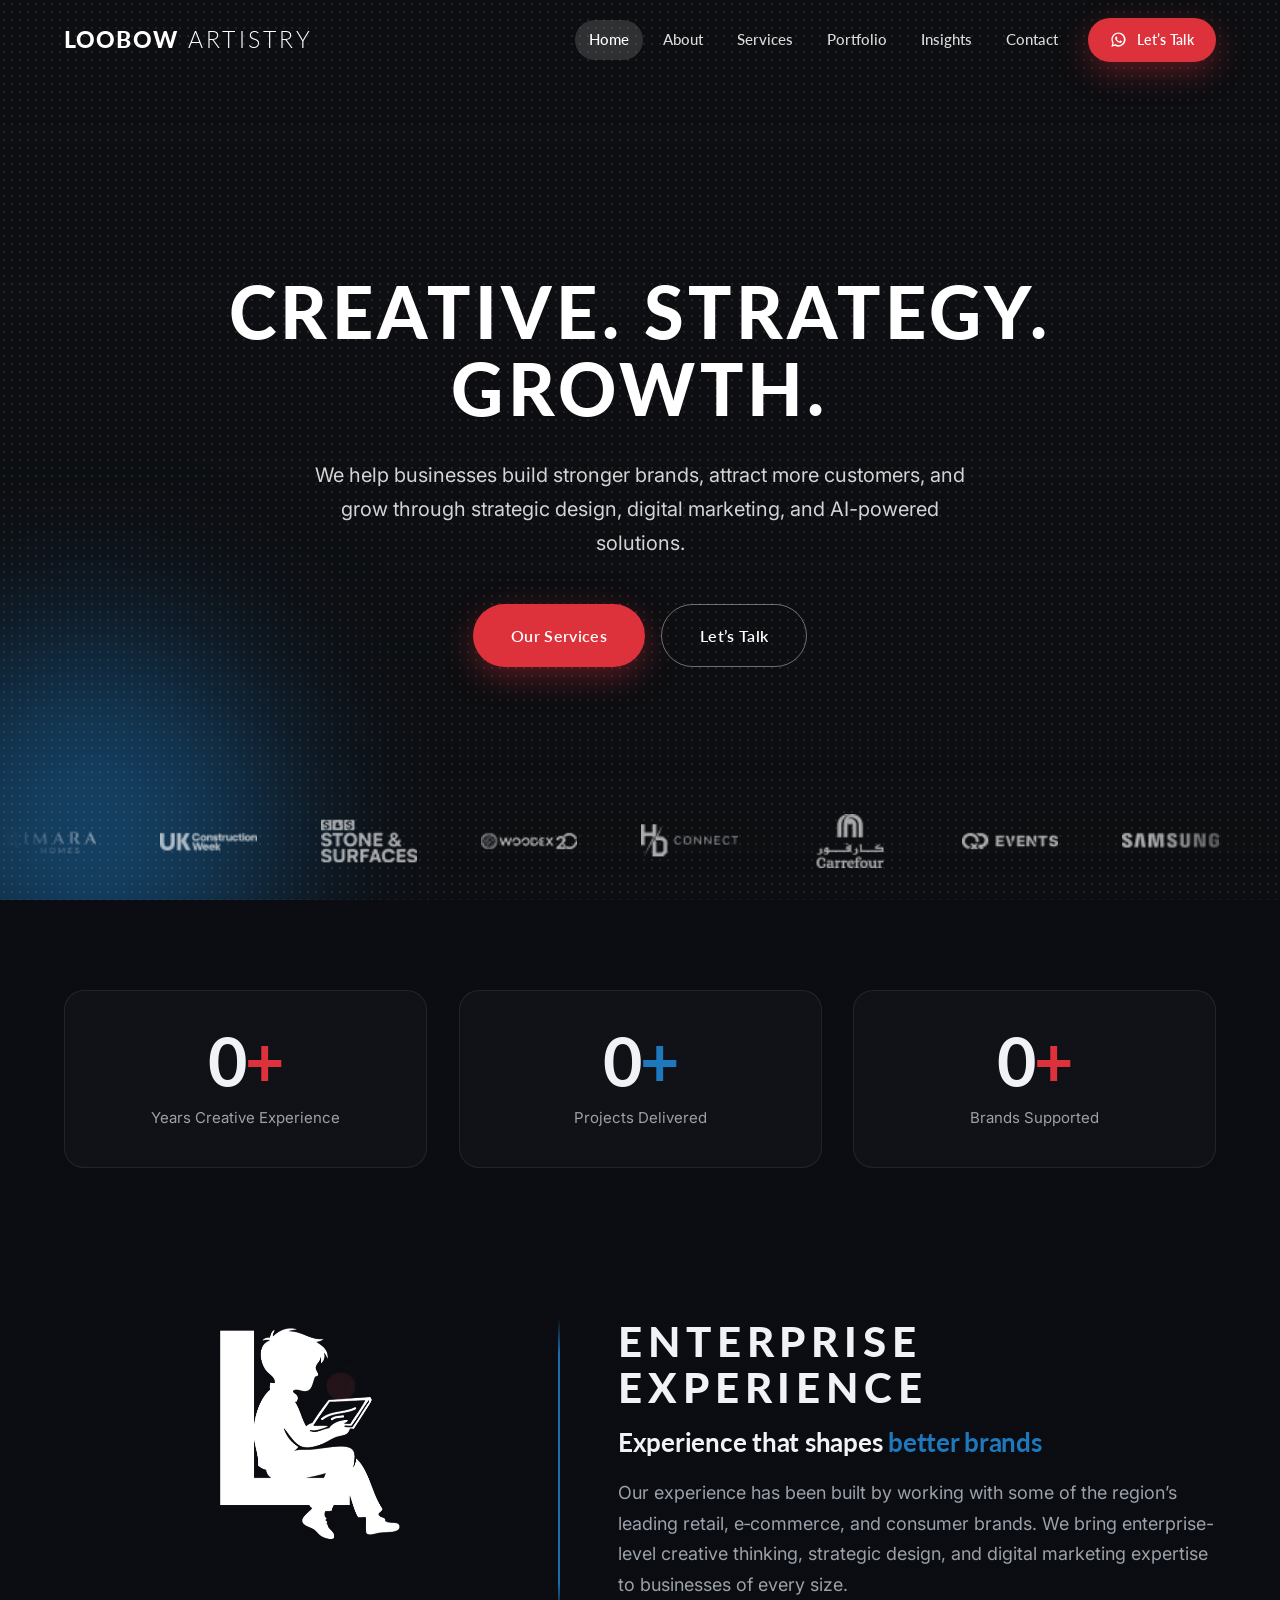
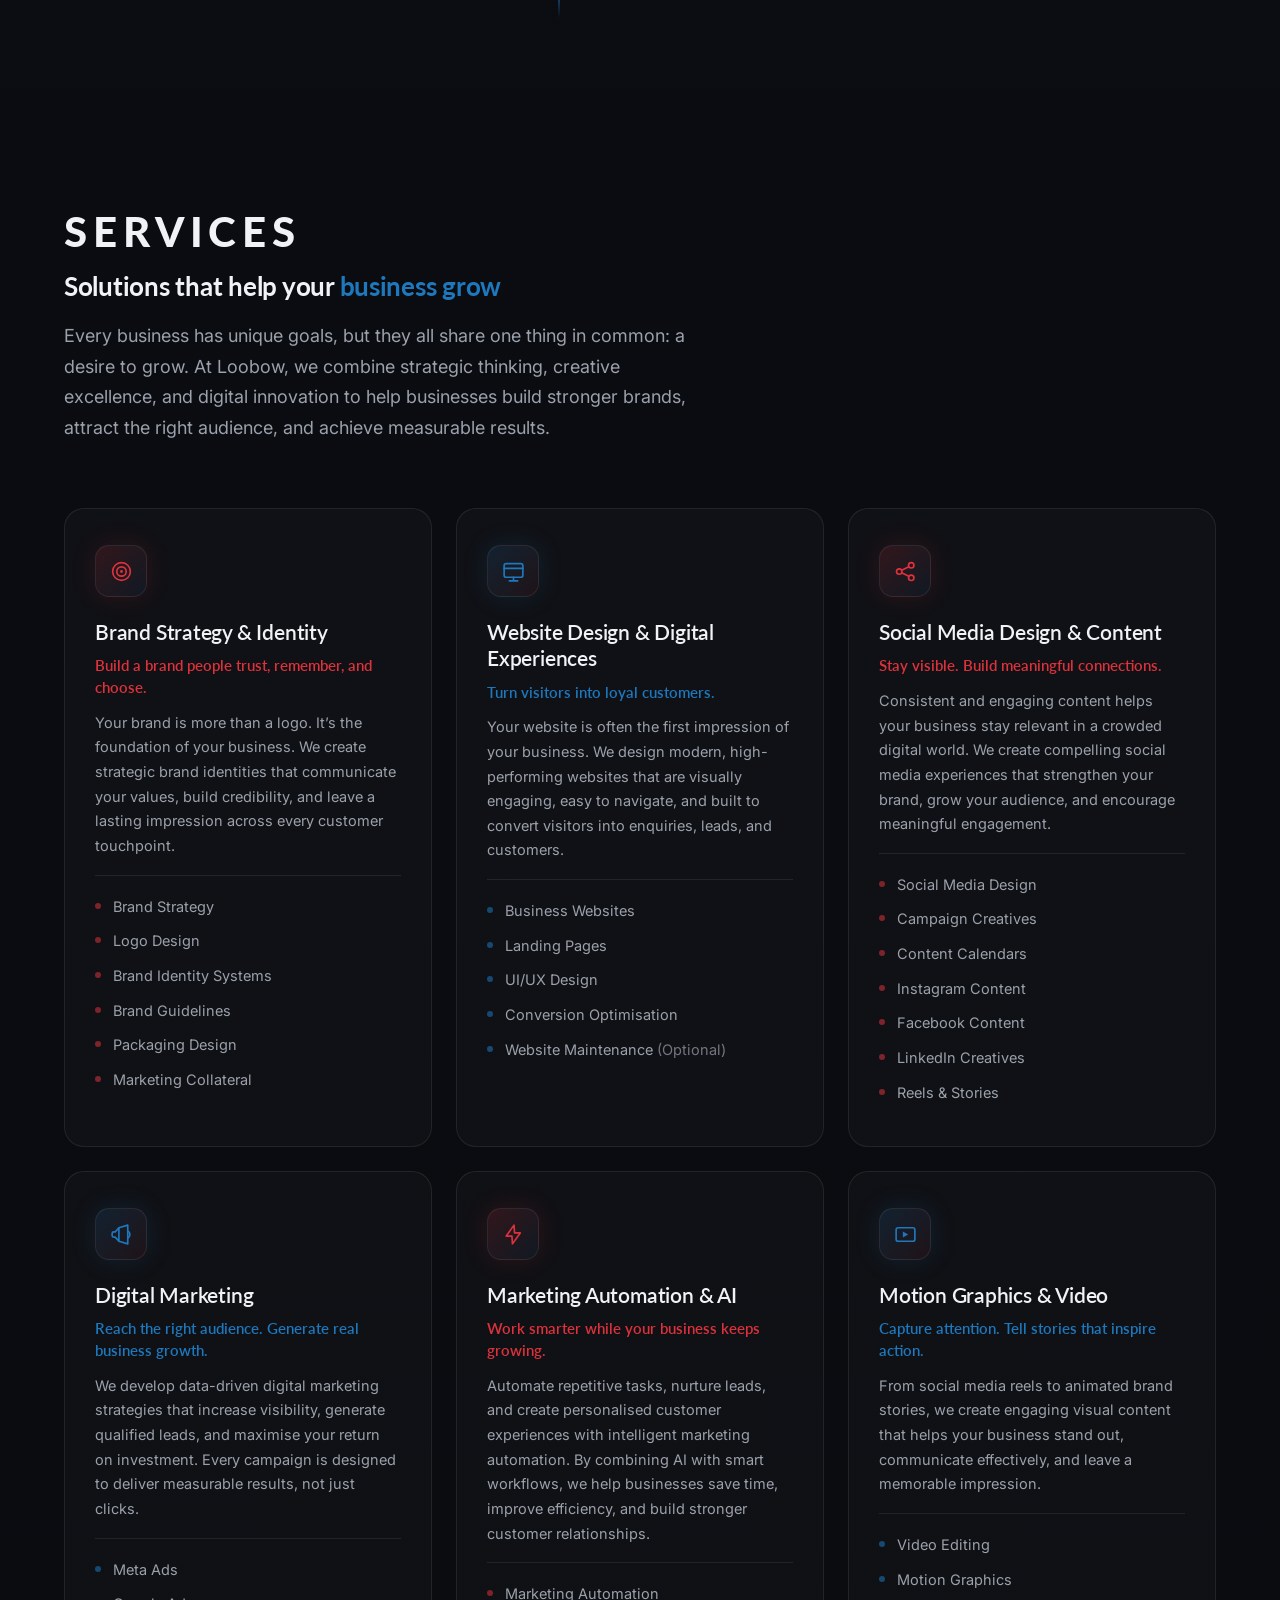
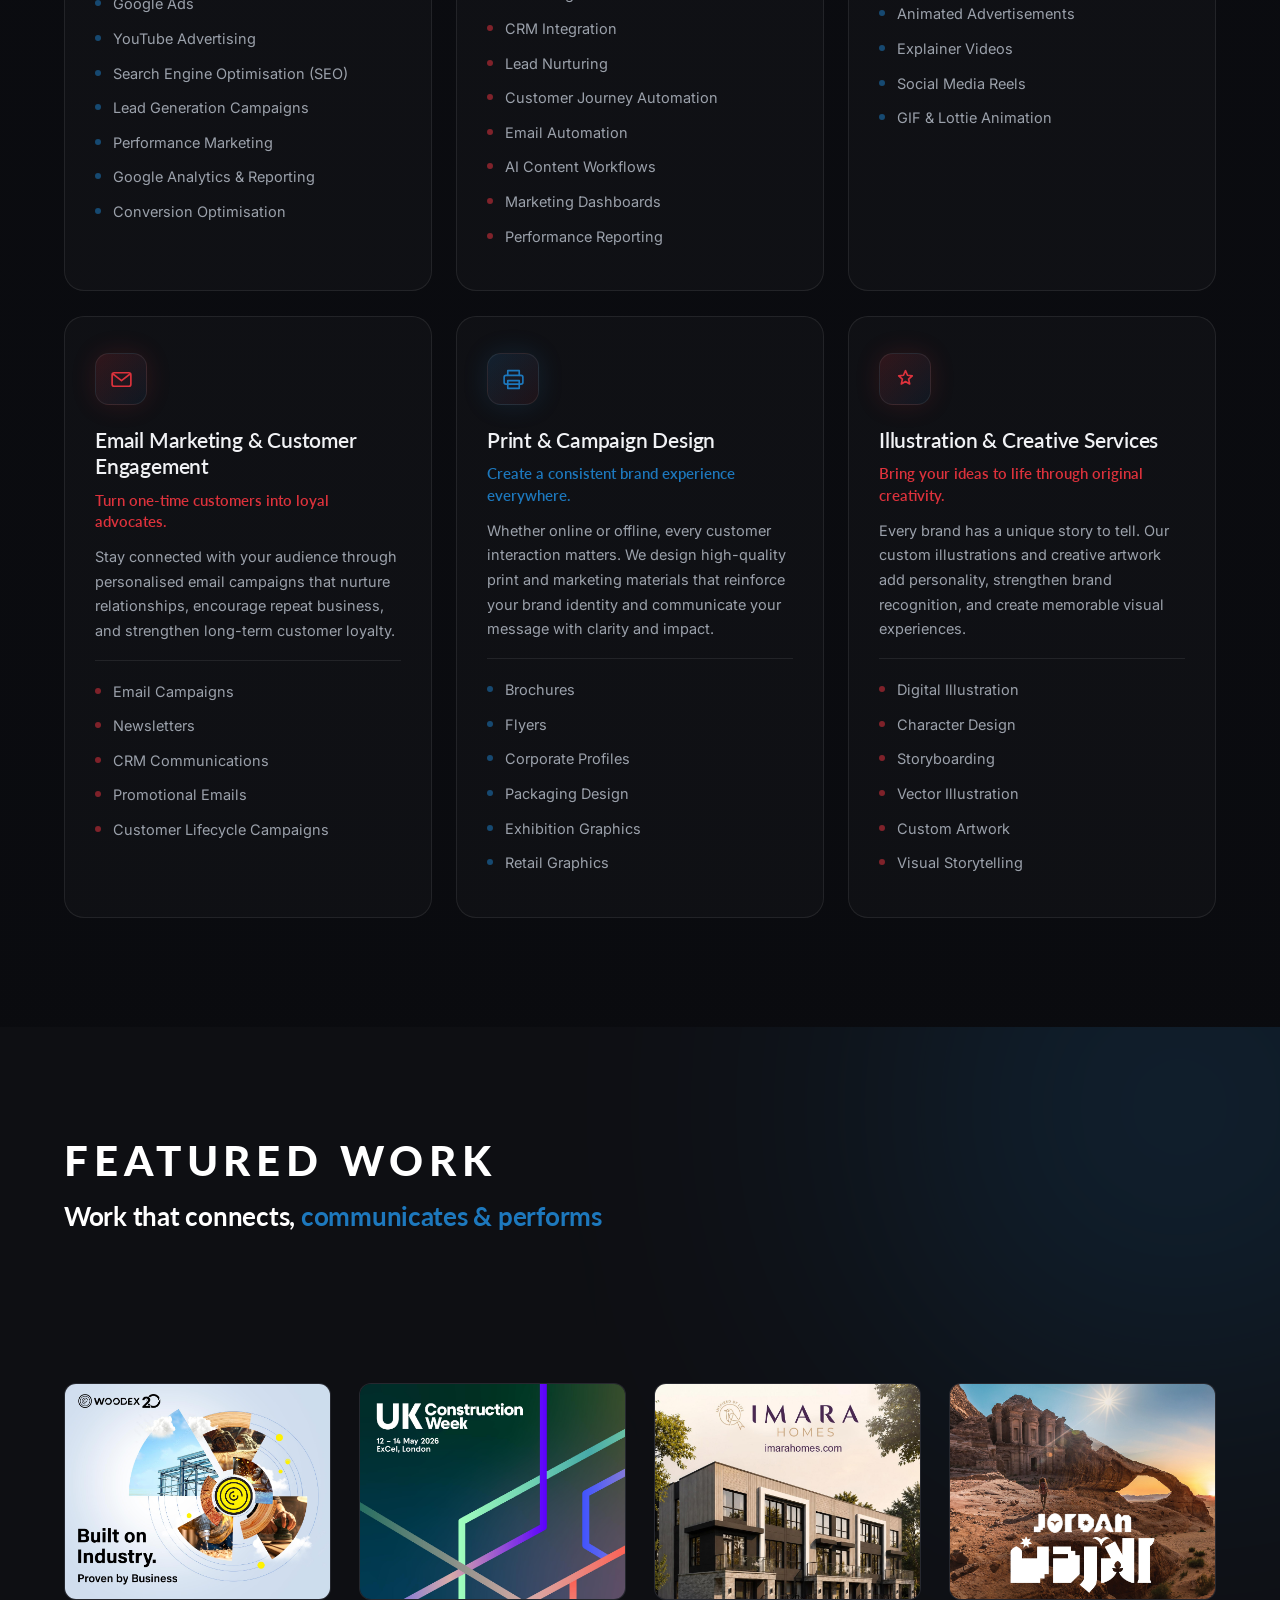
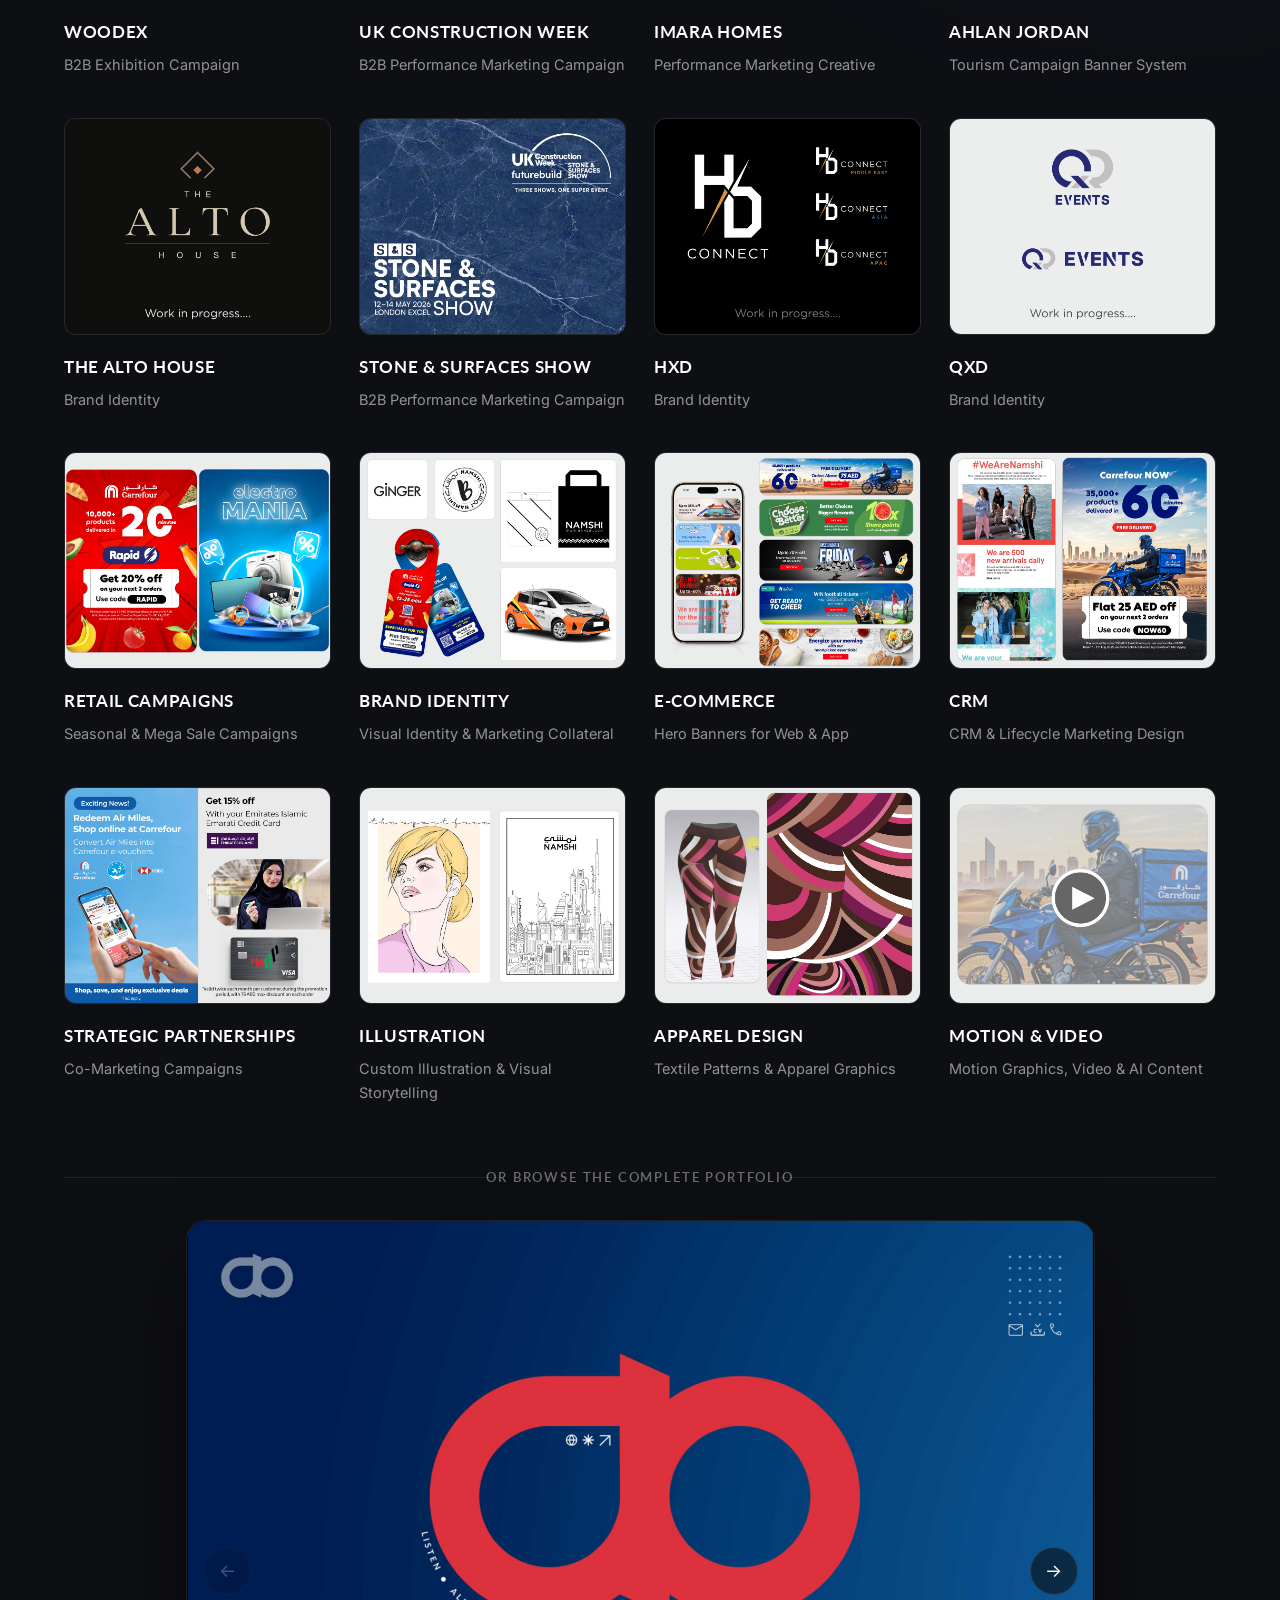
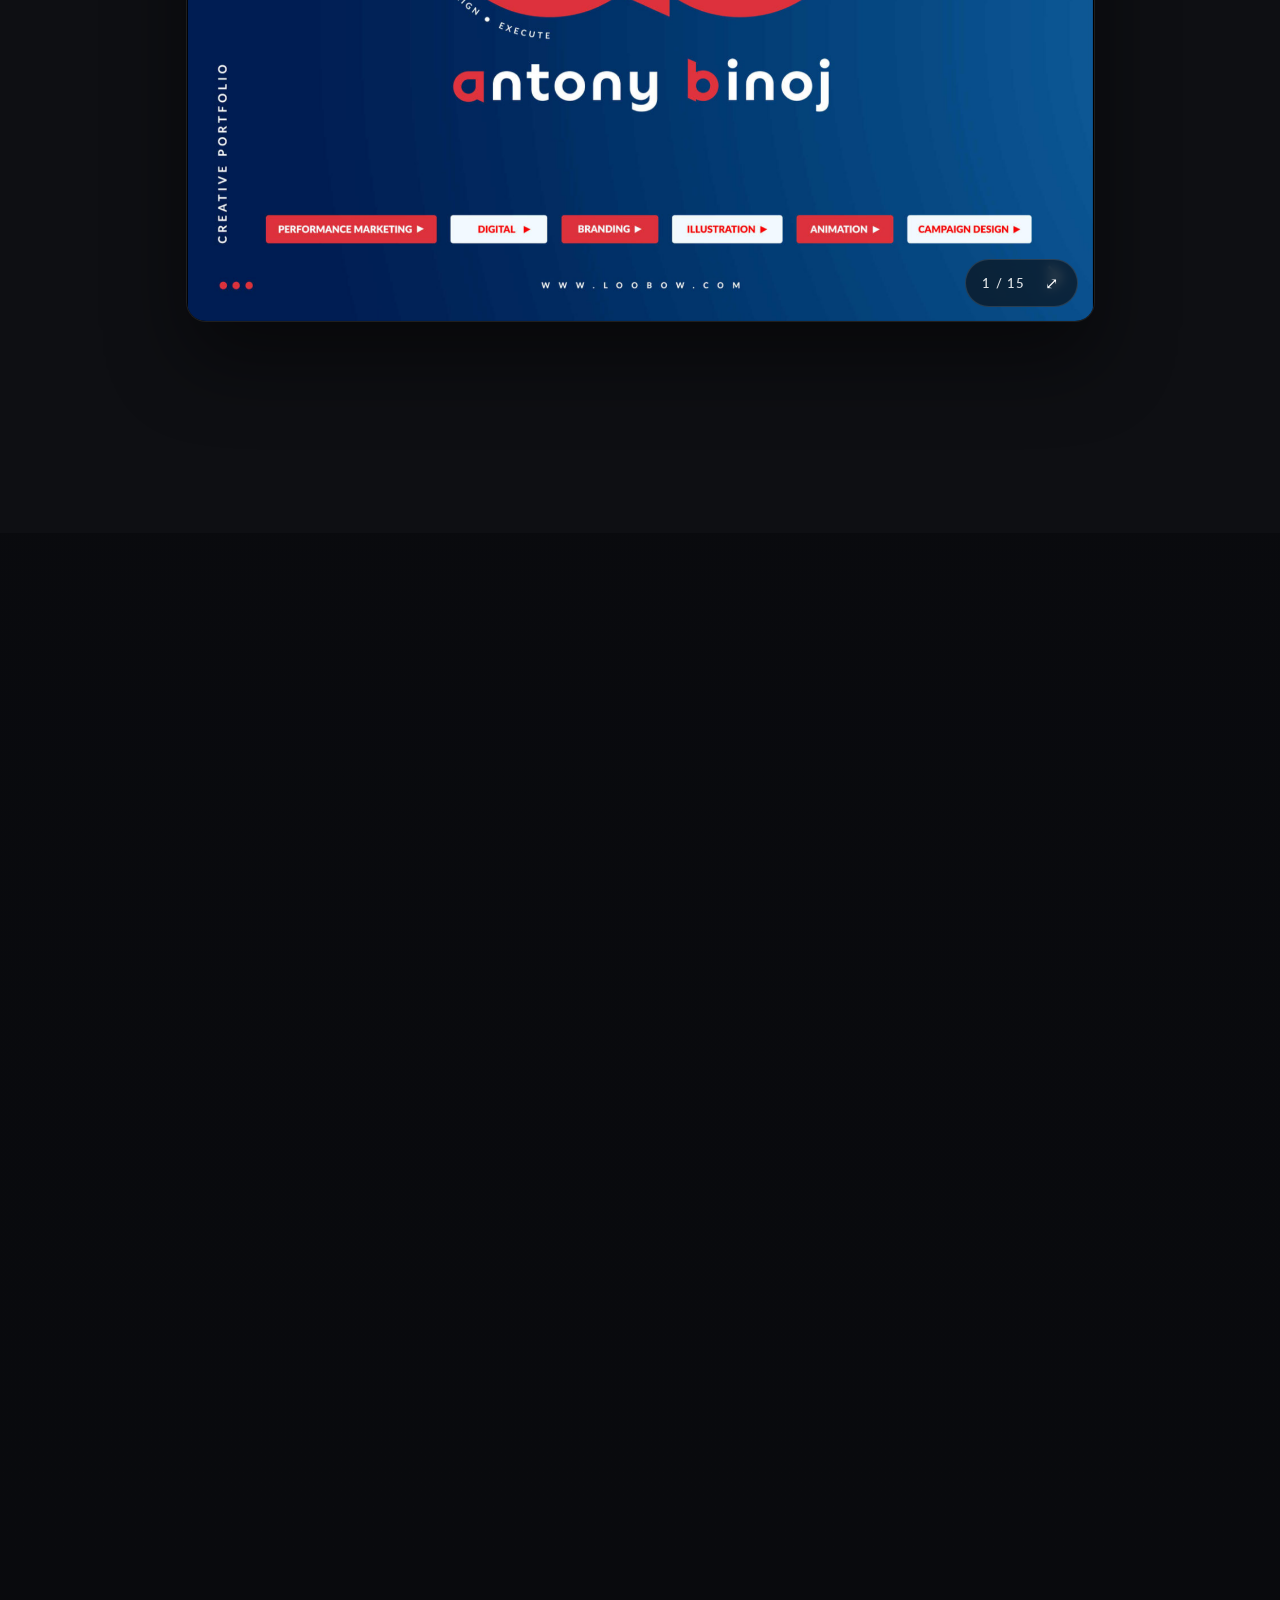
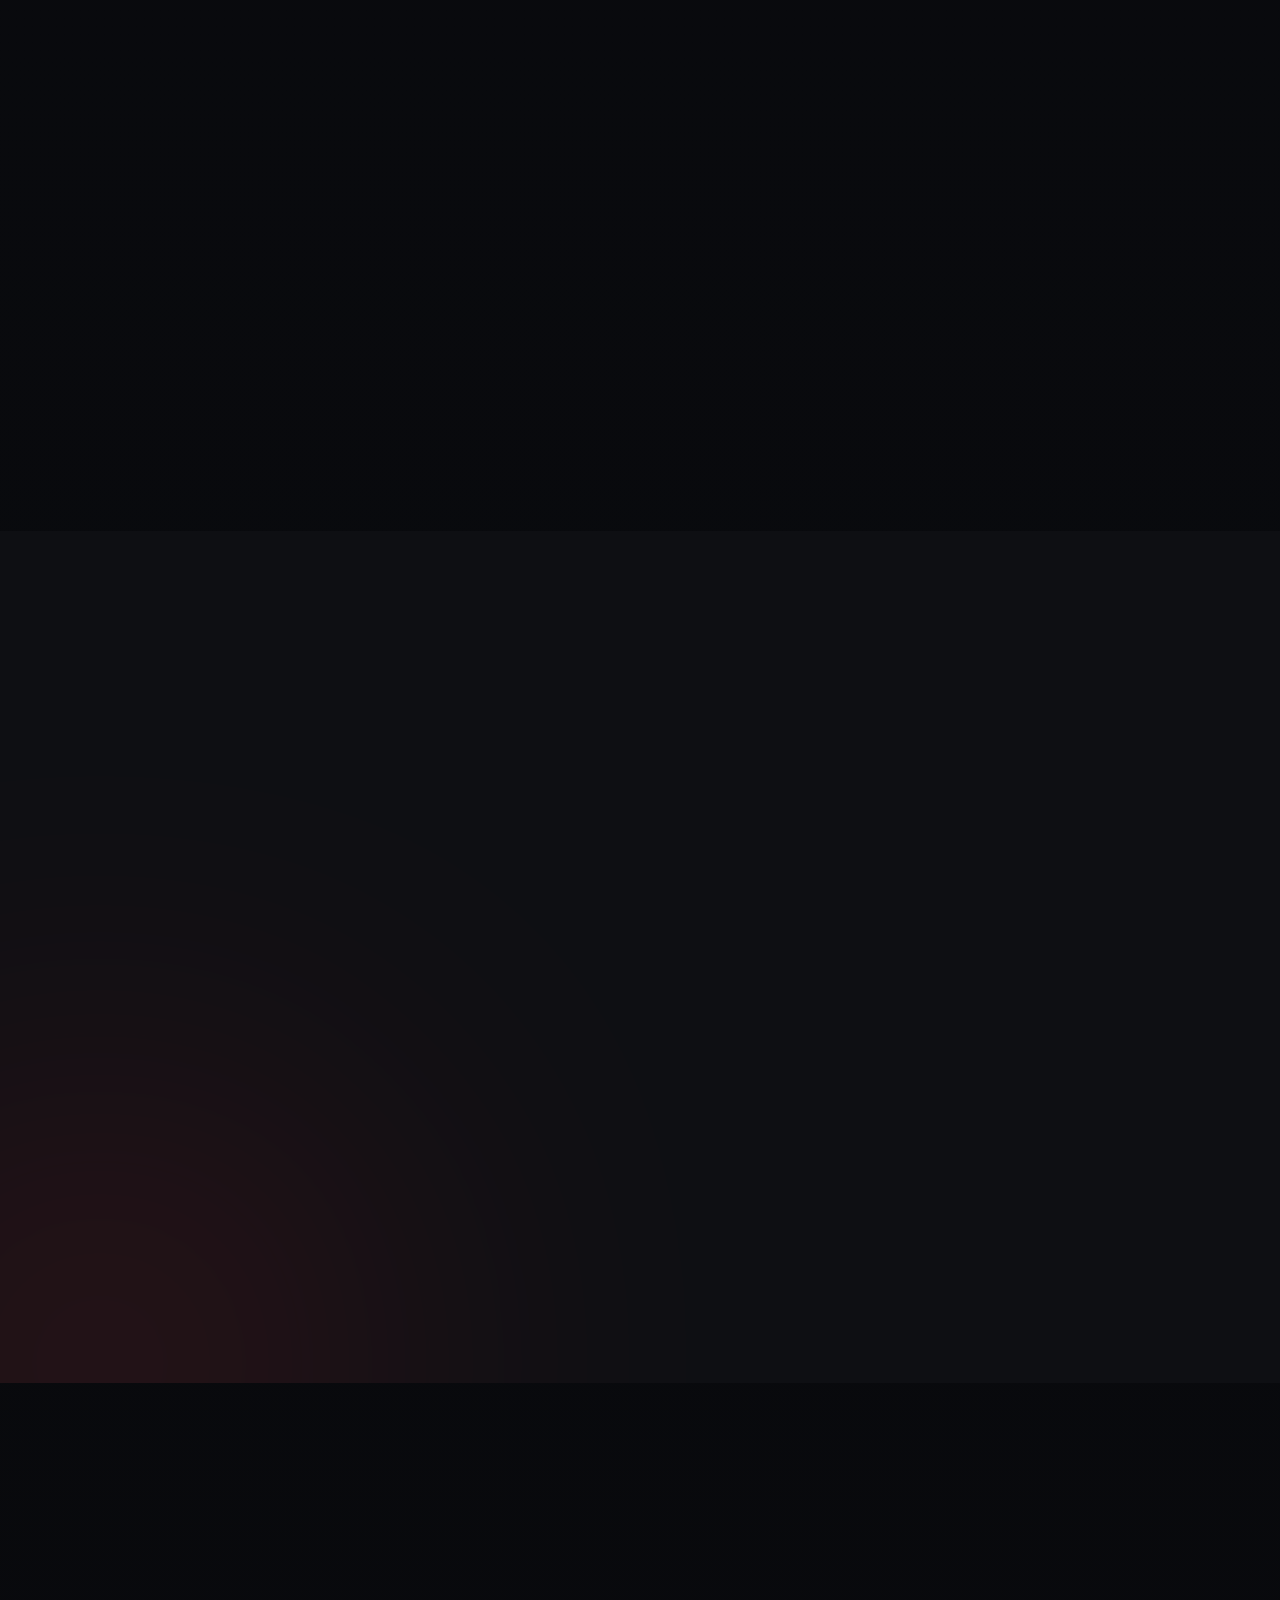
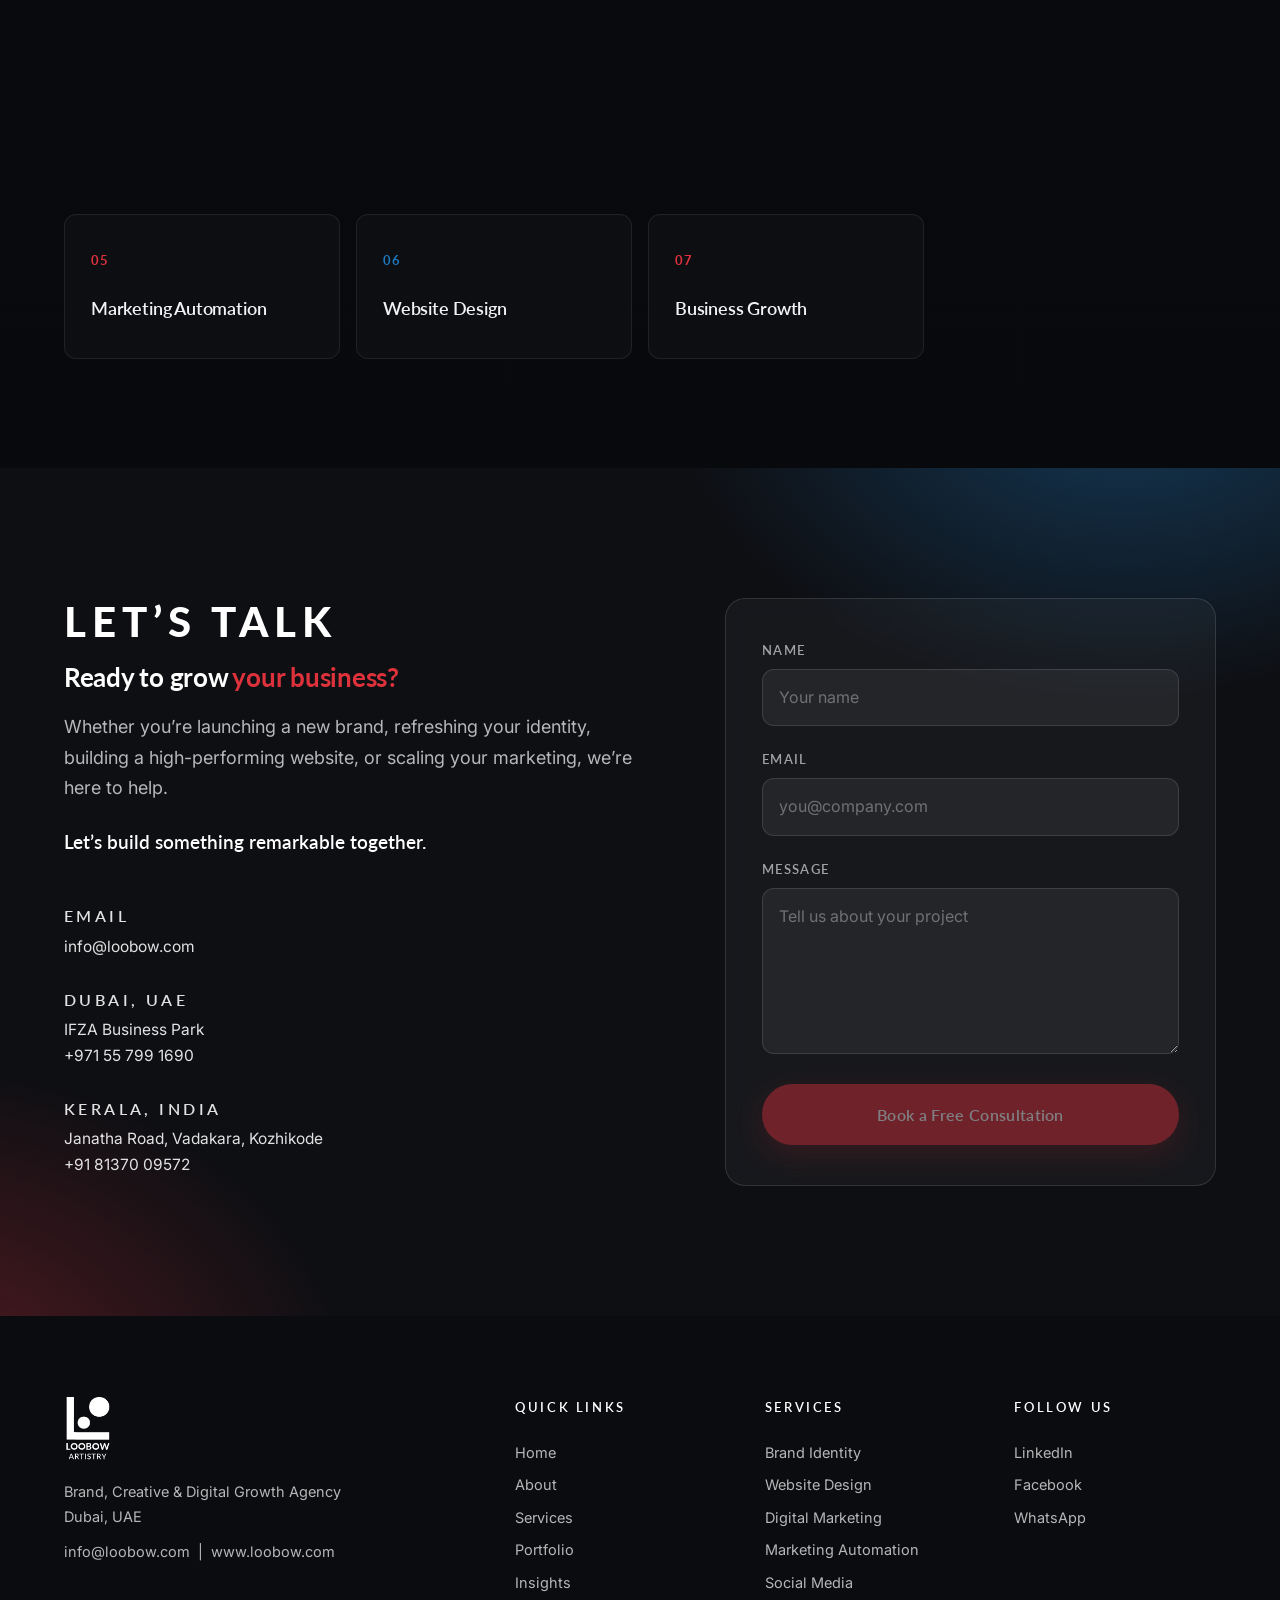
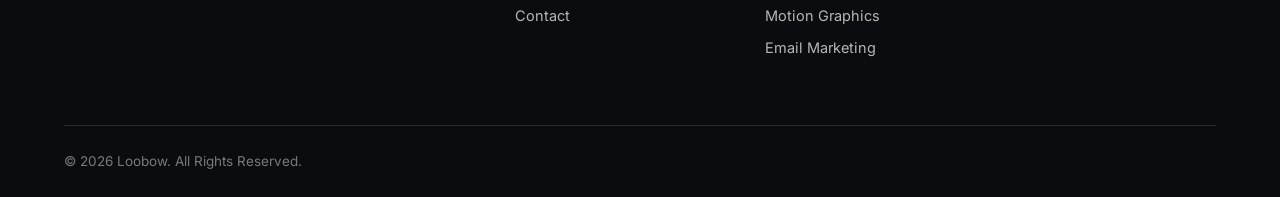
==== index.html @ f5215694 "loobow digital agency" ====
<!DOCTYPE html>
<html lang="en">

<head>
  <meta charset="utf-8">
  <title>Loobow — Brand, Creative &amp; Digital Growth Agency</title>
  <meta content="IE=edge" http-equiv="X-UA-Compatible">
  <meta content="width=device-width, initial-scale=1" name="viewport">
  <meta name="description"
    content="Loobow is a brand, creative & digital growth agency in Dubai. We help businesses build stronger brands, attract more customers, and grow through strategic design, digital marketing, and AI-powered solutions.">
  <meta property="og:title" content="Loobow — Brand, Creative & Digital Growth Agency">
  <meta property="og:description"
    content="Creative. Strategy. Growth. Strategic design, digital marketing and AI-powered solutions for businesses of every size.">
  <meta property="og:image" content="https://loobow.com/images/social-preview.png">
  <meta property="og:url" content="https://loobow.com">
  <meta property="og:type" content="website">

  <link rel="icon" href="/favicon.ico" type="image/x-icon">

  <!-- Fonts -->
  <link rel="preconnect" href="https://fonts.googleapis.com">
  <link rel="preconnect" href="https://fonts.gstatic.com" crossorigin>
  <link
    href="https://fonts.googleapis.com/css2?family=Lato:wght@300;400;700;900&family=Inter:wght@400;500;600;700&display=swap"
    rel="stylesheet">
  <link
    href="https://fonts.googleapis.com/css2?family=Inter:ital,opsz,wght@0,14..32,100..900;1,14..32,100..900&display=swap"
    rel="stylesheet">

  <link href="css/agency.css" rel="stylesheet">
</head>

<body>

  <!-- ======= PRELOADER ======= -->
  <div id="preloader">
    <video autoplay muted loop playsinline aria-label="Loading Loobow">
      <source src="images/mockup_454_825.webm" type="video/webm">
    </video>
  </div>

  <!-- ======= HEADER ======= -->
  <header class="site-header" id="siteHeader">
    <div class="header-inner">
      <a href="#home" class="brand" data-scroll aria-label="Loobow Artistry — home">
        <span class="brand-text">LOOBOW<em>ARTISTRY</em></span>
      </a>

      <nav class="main-nav" id="mainNav" aria-label="Primary">
        <a href="#home" data-scroll class="nav-link is-active">Home</a>
        <a href="#about" data-scroll class="nav-link">About</a>
        <a href="#services" data-scroll class="nav-link">Services</a>
        <a href="#work" data-scroll class="nav-link">Portfolio</a>
        <a href="#insights" data-scroll class="nav-link">Insights</a>
        <a href="#contact" data-scroll class="nav-link">Contact</a>
        <a href="https://wa.me/971557991690" target="_blank" rel="noopener" class="btn btn-primary btn-nav">
          <svg class="wa-icon" xmlns="http://www.w3.org/2000/svg" viewBox="0 0 32 32" fill="currentColor"
            aria-hidden="true">
            <path
              d="M16 2.667c-7.36 0-13.333 5.973-13.333 13.333 0 2.347.64 4.64 1.84 6.64l-1.92 7.04 7.2-1.893c1.92 1.067 4.093 1.627 6.213 1.627 7.36 0 13.333-5.973 13.333-13.333S23.36 2.667 16 2.667zm0 24c-1.947 0-3.84-.52-5.493-1.507l-.4-.24-4.267 1.12 1.147-4.147-.267-.427c-1.04-1.667-1.6-3.587-1.6-5.6 0-5.787 4.72-10.507 10.507-10.507s10.507 4.72 10.507 10.507S21.787 26.667 16 26.667zm5.867-7.627c-.32-.16-1.893-.933-2.187-1.04-.293-.107-.507-.16-.72.16-.213.32-.827 1.04-1.013 1.253-.187.213-.373.24-.693.08-.32-.16-1.347-.497-2.56-1.587-.947-.84-1.587-1.88-1.773-2.2-.187-.32-.02-.493.14-.653.147-.147.32-.373.48-.56.16-.187.213-.32.32-.533.107-.213.053-.4-.027-.56-.08-.16-.72-1.733-.987-2.373-.26-.627-.52-.547-.72-.547-.187 0-.4-.027-.613-.027-.213 0-.56.08-.853.4-.293.32-1.12 1.093-1.12 2.667 0 1.573 1.147 3.093 1.307 3.307.16.213 2.253 3.44 5.467 4.827.76.327 1.353.52 1.813.667.76.24 1.453.207 2 .127.613-.093 1.893-.773 2.16-1.52.267-.747.267-1.387.187-1.52-.08-.133-.293-.213-.613-.373z" />
          </svg>
          Let&rsquo;s Talk
        </a>
      </nav>

      <button class="nav-toggle" id="navToggle" aria-label="Open menu" aria-expanded="false">
        <span></span><span></span><span></span>
      </button>
    </div>
  </header>

  <!-- ======= HERO ======= -->
  <section class="hero" id="home">
    <div class="hero-bg" aria-hidden="true">
      <video class="hero-bg-image" autoplay muted loop playsinline preload="auto"
        poster="images/herobanner.jpeg">
        <source src="images/option2_vdo.mp4" type="video/mp4">
      </video>
      <!-- Existing dark/color overlay -->
    <div class="hero-bg-overlay"></div>
    
    <!-- ADD THIS LINE FOR THE DOTS EFFECT -->
    <div class="hero-dots-overlay"></div>
    
    <span class="hero-orb hero-orb--blue"></span>
    </div>

    <div class="container hero-content">
      <h1 class="hero-title reveal">Creative. Strategy. Growth.</h1>

      <p class="hero-sub reveal" style="--d:.12s">
        We help businesses build stronger brands, attract more customers, and grow through
        strategic design, digital marketing, and AI-powered solutions.
      </p>

      <div class="hero-actions reveal" style="--d:.24s">
        <a href="#services" data-scroll class="btn btn-primary btn-lg">Our Services</a>
        <a href="#contact" data-scroll class="btn btn-ghost btn-lg">Let&rsquo;s Talk</a>
      </div>
    </div>

    <div class="hero-logos" aria-label="Clients we&rsquo;ve worked with">
      <div class="hero-logos-track">
        <img src="images/Clients_loobow/01_Imara%20homes.png" alt="Imara Homes">
        <img src="images/Clients_loobow/02_UKCW.png" alt="UK Construction Week">
        <img src="images/Clients_loobow/03_S&amp;S.png" alt="Stone &amp; Surfaces Show">
        <img src="images/Clients_loobow/04_Woodex.png" alt="Woodex">
        <img src="images/Clients_loobow/05_HXD.png" alt="HxD">
        <img src="images/Clients_loobow/06_carrefour.png" alt="Carrefour">
        <img src="images/Clients_loobow/07_QXD.png" alt="QxD">
        <img src="images/Clients_loobow/08_Samsung.png" alt="Samsung">
        <img src="images/Clients_loobow/08_almureb.png" alt="Al Mureb">
        <img src="images/Clients_loobow/09_baskinrobbins.png" alt="Baskin Robbins">
        <img src="images/Clients_loobow/10_Namshi.png" alt="Namshi">
        <img src="images/Clients_loobow/11_nescafe.png" alt="Nescafé">
        <img src="images/Clients_loobow/12_nestle.png" alt="Nestlé">
        <!-- duplicate set, hidden from a11y tree: makes the -50% loop seamless -->
        <img src="images/Clients_loobow/01_Imara%20homes.png" alt="" aria-hidden="true">
        <img src="images/Clients_loobow/02_UKCW.png" alt="" aria-hidden="true">
        <img src="images/Clients_loobow/03_S&amp;S.png" alt="" aria-hidden="true">
        <img src="images/Clients_loobow/04_Woodex.png" alt="" aria-hidden="true">
        <img src="images/Clients_loobow/05_HXD.png" alt="" aria-hidden="true">
        <img src="images/Clients_loobow/06_carrefour.png" alt="" aria-hidden="true">
        <img src="images/Clients_loobow/07_QXD.png" alt="" aria-hidden="true">
        <img src="images/Clients_loobow/08_Samsung.png" alt="" aria-hidden="true">
        <img src="images/Clients_loobow/08_almureb.png" alt="" aria-hidden="true">
        <img src="images/Clients_loobow/09_baskinrobbins.png" alt="" aria-hidden="true">
        <img src="images/Clients_loobow/10_Namshi.png" alt="" aria-hidden="true">
        <img src="images/Clients_loobow/11_nescafe.png" alt="" aria-hidden="true">
        <img src="images/Clients_loobow/12_nestle.png" alt="" aria-hidden="true">
      </div>
    </div>
  </section>

  <!-- ======= TRUST INDICATORS ======= -->
  <section class="stats" id="stats">
    <div class="container">
      <div class="stats-grid">
        <div class="stat reveal">
          <div class="stat-number"><span class="count" data-count="10">0</span><span class="stat-plus">+</span></div>
          <p class="stat-label">Years Creative Experience</p>
        </div>
        <div class="stat reveal" style="--d:.1s">
          <div class="stat-number"><span class="count" data-count="150">0</span><span class="stat-plus">+</span></div>
          <p class="stat-label">Projects Delivered</p>
        </div>
        <div class="stat reveal" style="--d:.2s">
          <div class="stat-number"><span class="count" data-count="60">0</span><span class="stat-plus">+</span></div>
          <p class="stat-label">Brands Supported</p>
        </div>
      </div>
    </div>
  </section>

  <!-- ======= ENTERPRISE EXPERIENCE / ABOUT ======= -->
  <section class="about" id="about">
    <div class="container">
      <div class="about-grid">
        <!-- `reveal` sits on the video, not the wrapper: a wrapper with the reveal
             transform would isolate the blend group and the clip's baked-in black
             could never blend away against the page. -->
        <div class="about-media">
          <video class="about-gif reveal" autoplay muted loop playsinline preload="auto"
            aria-label="Loobow boy drawing on a tablet">
            <source src="images/mockup_454_825.webm" type="video/webm">
          </video>
        </div>
        

        <div class="about-copy">
          <p class="eyebrow reveal">Enterprise Experience</p>
          <h2 class="section-title reveal">Experience that shapes <em>better brands</em></h2>
          <p class="lead reveal">
            Our experience has been built by working with some of the region&rsquo;s leading retail, e&#8209;commerce,
            and consumer brands. We bring enterprise-level creative thinking, strategic design, and digital
            marketing expertise to businesses of every size.
          </p>
          
        </div>
      </div>
    </div>
  </section>

  <!-- ======= SERVICES ======= -->
  <section class="services" id="services">
    <div class="container">
      <div class="section-head">
        <p class="eyebrow reveal">Services</p>
        <h2 class="section-title reveal">Solutions that help your <em>business grow</em></h2>
        <p class="lead reveal">
          Every business has unique goals, but they all share one thing in common: a desire to grow.
          At Loobow, we combine strategic thinking, creative excellence, and digital innovation to help
          businesses build stronger brands, attract the right audience, and achieve measurable results.
        </p>
      </div>

      <div class="services-grid">
        <article class="service-card reveal">
          <div class="service-icon" aria-hidden="true">
            <svg viewBox="0 0 24 24" fill="none" stroke="currentColor" stroke-width="1.6" stroke-linecap="round"
              stroke-linejoin="round">
              <circle cx="12" cy="12" r="8.5" />
              <circle cx="12" cy="12" r="4.5" />
              <circle cx="12" cy="12" r=".6" fill="currentColor" />
            </svg>
          </div>
          <h3>Brand Strategy &amp; Identity</h3>
          <p class="service-tagline">Build a brand people trust, remember, and choose.</p>
          <p class="service-desc">
            Your brand is more than a logo. It&rsquo;s the foundation of your business. We create strategic
            brand identities that communicate your values, build credibility, and leave a lasting impression
            across every customer touchpoint.
          </p>
          <ul>
            <li>Brand Strategy</li>
            <li>Logo Design</li>
            <li>Brand Identity Systems</li>
            <li>Brand Guidelines</li>
            <li>Packaging Design</li>
            <li>Marketing Collateral</li>
          </ul>
        </article>

        <article class="service-card reveal" style="--d:.08s">
          <div class="service-icon" aria-hidden="true">
            <svg viewBox="0 0 24 24" fill="none" stroke="currentColor" stroke-width="1.6" stroke-linecap="round"
              stroke-linejoin="round">
              <rect x="3" y="4.5" width="18" height="13" rx="2" />
              <path d="M3 9h18M8 21h8M12 17.5V21" />
            </svg>
          </div>
          <h3>Website Design &amp; Digital Experiences</h3>
          <p class="service-tagline">Turn visitors into loyal customers.</p>
          <p class="service-desc">
            Your website is often the first impression of your business. We design modern, high-performing
            websites that are visually engaging, easy to navigate, and built to convert visitors into
            enquiries, leads, and customers.
          </p>
          <ul>
            <li>Business Websites</li>
            <li>Landing Pages</li>
            <li>UI/UX Design</li>
            <li>Conversion Optimisation</li>
            <li>Website Maintenance <em>(Optional)</em></li>
          </ul>
        </article>

        <article class="service-card reveal" style="--d:.16s">
          <div class="service-icon" aria-hidden="true">
            <svg viewBox="0 0 24 24" fill="none" stroke="currentColor" stroke-width="1.6" stroke-linecap="round"
              stroke-linejoin="round">
              <circle cx="6" cy="12" r="2.6" />
              <circle cx="17.5" cy="6" r="2.6" />
              <circle cx="17.5" cy="18" r="2.6" />
              <path d="M8.3 10.7l6.9-3.3M8.3 13.3l6.9 3.3" />
            </svg>
          </div>
          <h3>Social Media Design &amp; Content</h3>
          <p class="service-tagline">Stay visible. Build meaningful connections.</p>
          <p class="service-desc">
            Consistent and engaging content helps your business stay relevant in a crowded digital world.
            We create compelling social media experiences that strengthen your brand, grow your audience,
            and encourage meaningful engagement.
          </p>
          <ul>
            <li>Social Media Design</li>
            <li>Campaign Creatives</li>
            <li>Content Calendars</li>
            <li>Instagram Content</li>
            <li>Facebook Content</li>
            <li>LinkedIn Creatives</li>
            <li>Reels &amp; Stories</li>
          </ul>
        </article>

        <article class="service-card reveal" style="--d:.24s">
          <div class="service-icon" aria-hidden="true">
            <svg viewBox="0 0 24 24" fill="none" stroke="currentColor" stroke-width="1.6" stroke-linecap="round"
              stroke-linejoin="round">
              <path d="M3 11v2a1.5 1.5 0 0 0 1.5 1.5H6l3.5 4V5.5L6 9.5H4.5A1.5 1.5 0 0 0 3 11z" />
              <path d="M9.5 5.5L18 3v18l-8.5-2.5" />
              <path d="M18 8.5a4 4 0 0 1 0 7" />
            </svg>
          </div>
          <h3>Digital Marketing</h3>
          <p class="service-tagline">Reach the right audience. Generate real business growth.</p>
          <p class="service-desc">
            We develop data-driven digital marketing strategies that increase visibility, generate qualified
            leads, and maximise your return on investment. Every campaign is designed to deliver measurable
            results, not just clicks.
          </p>
          <ul>
            <li>Meta Ads</li>
            <li>Google Ads</li>
            <li>YouTube Advertising</li>
            <li>Search Engine Optimisation (SEO)</li>
            <li>Lead Generation Campaigns</li>
            <li>Performance Marketing</li>
            <li>Google Analytics &amp; Reporting</li>
            <li>Conversion Optimisation</li>
          </ul>
        </article>

        <article class="service-card reveal" style="--d:.32s">
          <div class="service-icon" aria-hidden="true">
            <svg viewBox="0 0 24 24" fill="none" stroke="currentColor" stroke-width="1.6" stroke-linecap="round"
              stroke-linejoin="round">
              <path d="M12.5 3L5 13.5h5.5L11 21l7.5-10.5H13z" />
            </svg>
          </div>
          <h3>Marketing Automation &amp; AI</h3>
          <p class="service-tagline">Work smarter while your business keeps growing.</p>
          <p class="service-desc">
            Automate repetitive tasks, nurture leads, and create personalised customer experiences with
            intelligent marketing automation. By combining AI with smart workflows, we help businesses save
            time, improve efficiency, and build stronger customer relationships.
          </p>
          <ul>
            <li>Marketing Automation</li>
            <li>CRM Integration</li>
            <li>Lead Nurturing</li>
            <li>Customer Journey Automation</li>
            <li>Email Automation</li>
            <li>AI Content Workflows</li>
            <li>Marketing Dashboards</li>
            <li>Performance Reporting</li>
          </ul>
        </article>

        <article class="service-card reveal" style="--d:.4s">
          <div class="service-icon" aria-hidden="true">
            <svg viewBox="0 0 24 24" fill="none" stroke="currentColor" stroke-width="1.6" stroke-linecap="round"
              stroke-linejoin="round">
              <rect x="3" y="5.5" width="18" height="13" rx="2" />
              <path d="M9.5 9.2v5.6l5-2.8-5-2.8z" fill="currentColor" stroke="none" />
            </svg>
          </div>
          <h3>Motion Graphics &amp; Video</h3>
          <p class="service-tagline">Capture attention. Tell stories that inspire action.</p>
          <p class="service-desc">
            From social media reels to animated brand stories, we create engaging visual content that helps
            your business stand out, communicate effectively, and leave a memorable impression.
          </p>
          <ul>
            <li>Video Editing</li>
            <li>Motion Graphics</li>
            <li>Animated Advertisements</li>
            <li>Explainer Videos</li>
            <li>Social Media Reels</li>
            <li>GIF &amp; Lottie Animation</li>
          </ul>
        </article>

        <article class="service-card reveal" style="--d:.48s">
          <div class="service-icon" aria-hidden="true">
            <svg viewBox="0 0 24 24" fill="none" stroke="currentColor" stroke-width="1.6" stroke-linecap="round"
              stroke-linejoin="round">
              <rect x="3" y="5.5" width="18" height="13" rx="2" />
              <path d="M3.5 6.5l8.5 6.5 8.5-6.5" />
            </svg>
          </div>
          <h3>Email Marketing &amp; Customer Engagement</h3>
          <p class="service-tagline">Turn one-time customers into loyal advocates.</p>
          <p class="service-desc">
            Stay connected with your audience through personalised email campaigns that nurture
            relationships, encourage repeat business, and strengthen long-term customer loyalty.
          </p>
          <ul>
            <li>Email Campaigns</li>
            <li>Newsletters</li>
            <li>CRM Communications</li>
            <li>Promotional Emails</li>
            <li>Customer Lifecycle Campaigns</li>
          </ul>
        </article>

        <article class="service-card reveal" style="--d:.56s">
          <div class="service-icon" aria-hidden="true">
            <svg viewBox="0 0 24 24" fill="none" stroke="currentColor" stroke-width="1.6" stroke-linecap="round"
              stroke-linejoin="round">
              <path d="M6.5 8V3.5h11V8" />
              <rect x="3" y="8" width="18" height="8.5" rx="1.8" />
              <rect x="6.5" y="13" width="11" height="7.5" />
            </svg>
          </div>
          <h3>Print &amp; Campaign Design</h3>
          <p class="service-tagline">Create a consistent brand experience everywhere.</p>
          <p class="service-desc">
            Whether online or offline, every customer interaction matters. We design high-quality print and
            marketing materials that reinforce your brand identity and communicate your message with clarity
            and impact.
          </p>
          <ul>
            <li>Brochures</li>
            <li>Flyers</li>
            <li>Corporate Profiles</li>
            <li>Packaging Design</li>
            <li>Exhibition Graphics</li>
            <li>Retail Graphics</li>
          </ul>
        </article>

        <article class="service-card reveal" style="--d:.64s">
          <div class="service-icon" aria-hidden="true">
            <svg viewBox="0 0 24 24" fill="none" stroke="currentColor" stroke-width="1.6" stroke-linecap="round"
              stroke-linejoin="round">
              <path d="M12 3.5l1.9 4.4 4.6.6-3.5 3.2 1 4.6-4-2.4-4 2.4 1-4.6-3.5-3.2 4.6-.6z" />
            </svg>
          </div>
          <h3>Illustration &amp; Creative Services</h3>
          <p class="service-tagline">Bring your ideas to life through original creativity.</p>
          <p class="service-desc">
            Every brand has a unique story to tell. Our custom illustrations and creative artwork add
            personality, strengthen brand recognition, and create memorable visual experiences.
          </p>
          <ul>
            <li>Digital Illustration</li>
            <li>Character Design</li>
            <li>Storyboarding</li>
            <li>Vector Illustration</li>
            <li>Custom Artwork</li>
            <li>Visual Storytelling</li>
          </ul>
        </article>
      </div>
    </div>
  </section>

  <!-- ======= FEATURED WORK ======= -->
  <section class="work" id="work">
    <div class="container">
      <div class="section-head section-head--light">
        <p class="eyebrow reveal">Featured Work</p>
        <h2 class="section-title reveal">Work that connects, <em>communicates &amp; performs</em></h2>
      </div>

      <div class="work-filters reveal" id="workFilters" role="group" aria-label="Filter work by category">
        <button class="filter-btn is-active" data-filter="all" aria-pressed="true">All</button>
        <button class="filter-btn" data-filter="branding" aria-pressed="false">Branding</button>
        <button class="filter-btn" data-filter="campaigns" aria-pressed="false">Campaigns</button>
        <button class="filter-btn" data-filter="performance-marketing" aria-pressed="false">Digital Marketing</button>
        <button class="filter-btn" data-filter="ecommerce" aria-pressed="false">E-commerce</button>
        <button class="filter-btn" data-filter="b2b" aria-pressed="false">B2B</button>
        <button class="filter-btn" data-filter="crm" aria-pressed="false">CRM</button>
        <button class="filter-btn" data-filter="illustration" aria-pressed="false">Illustration</button>
        <button class="filter-btn" data-filter="motion" aria-pressed="false">Motion</button>
        <button class="filter-btn" data-filter="apparel" aria-pressed="false">Apparel</button>
      </div>

      <!-- Each card carries data-popup: the full-size image(s) opened in the lightbox
           (see #workLightbox at the end of the page). One path shows a single image;
           several paths joined with "|" turn the popup into a carousel. -->
      <div class="work-grid" id="workGrid">
        <article class="work-card" data-category="b2b"
          data-popup="images/Work_popup_images/02_woodex.jpg">
          <div class="work-card-media">
            <img src="images/loobow_worksection_thumbnail/WOODEX.jpg" alt="WOODEX — B2B Exhibition Campaign"
              loading="lazy">
            <span class="work-card-overlay" aria-hidden="true"></span>
            <button class="work-card-more" type="button">View More</button>
          </div>
          <h3 class="work-card-title">WOODEX</h3>
          <p class="work-card-desc">B2B Exhibition Campaign</p>
        </article>

        <article class="work-card" data-category="performance-marketing b2b"
          data-popup="images/Work_popup_images/04_Ukcw.jpg|images/Work_popup_images/UKCW_2.jpeg">
          <div class="work-card-media">
            <img src="images/loobow_worksection_thumbnail/UKCW.jpg"
              alt="UK Construction Week — B2B Performance Marketing Campaign" loading="lazy">
            <span class="work-card-overlay" aria-hidden="true"></span>
            <button class="work-card-more" type="button">View More</button>
          </div>
          <h3 class="work-card-title">UK Construction Week</h3>
          <p class="work-card-desc">B2B Performance Marketing Campaign</p>
        </article>

        <article class="work-card" data-category="performance-marketing"
          data-popup="images/Work_popup_images/03.Imarajpg.jpg">
          <div class="work-card-media">
            <img src="images/loobow_worksection_thumbnail/IMARA.jpg" alt="Imara Homes — Performance Marketing Creative"
              loading="lazy">
            <span class="work-card-overlay" aria-hidden="true"></span>
            <button class="work-card-more" type="button">View More</button>
          </div>
          <h3 class="work-card-title">Imara Homes</h3>
          <p class="work-card-desc">Performance Marketing Creative</p>
        </article>

         <article class="work-card" data-category="performance-marketing"
          data-popup="images/Work_popup_images/04_Jordan.jpg">
          <div class="work-card-media">
            <img src="images/loobow_worksection_thumbnail/Jordan.jpg" alt="Ahlan Jordan — Performance Marketing Creative"
              loading="lazy">
            <span class="work-card-overlay" aria-hidden="true"></span>
            <button class="work-card-more" type="button">View More</button>
          </div>
          <h3 class="work-card-title">Ahlan Jordan</h3>
          <p class="work-card-desc">Tourism Campaign Banner System</p>
        </article>

        <article class="work-card" data-category="branding"
          data-popup="images/loobow_worksection_thumbnail/branding_ALTO.jpg">
          <div class="work-card-media">
            <img src="images/loobow_worksection_thumbnail/branding_ALTO.jpg" alt="The Alto House — Brand Identity" loading="lazy">
            <span class="work-card-overlay" aria-hidden="true"></span>
            <button class="work-card-more" type="button">View More</button>
          </div>
          <h3 class="work-card-title">The Alto House</h3>
          <p class="work-card-desc">Brand Identity</p>
        </article>

        <article class="work-card" data-category="performance-marketing b2b"
          data-popup="images/Work_popup_images/05_SSS.jpg">
          <div class="work-card-media">
            <img src="images/loobow_worksection_thumbnail/sss.jpg"
              alt="Stone &amp; Surfaces Show — B2B Performance Marketing Campaign" loading="lazy">
            <span class="work-card-overlay" aria-hidden="true"></span>
            <button class="work-card-more" type="button">View More</button>
          </div>
          <h3 class="work-card-title">Stone &amp; Surfaces Show</h3>
          <p class="work-card-desc">B2B Performance Marketing Campaign</p>
        </article>

        <article class="work-card" data-category="branding"
          data-popup="images/loobow_worksection_thumbnail/branding_HxD.jpg">
          <div class="work-card-media">
            <img src="images/loobow_worksection_thumbnail/branding_HxD.jpg" alt="HxD — Brand Identity" loading="lazy">
            <span class="work-card-overlay" aria-hidden="true"></span>
            <button class="work-card-more" type="button">View More</button>
          </div>
          <h3 class="work-card-title">HxD</h3>
          <p class="work-card-desc">Brand Identity</p>
        </article>

        <article class="work-card" data-category="branding"
          data-popup="images/loobow_worksection_thumbnail/branding_QxD.jpg">
          <div class="work-card-media">
            <img src="images/loobow_worksection_thumbnail/branding_QxD.jpg" alt="QxD — Brand Identity" loading="lazy">
            <span class="work-card-overlay" aria-hidden="true"></span>
            <button class="work-card-more" type="button">View More</button>
          </div>
          <h3 class="work-card-title">QxD</h3>
          <p class="work-card-desc">Brand Identity</p>
        </article>

        <article class="work-card" data-category="campaigns"
          data-popup="images/Work_popup_images/08_campaigns.jpg">
          <div class="work-card-media">
            <img src="images/loobow_worksection_thumbnail/campaigns.jpg"
              alt="Retail Campaigns — Seasonal &amp; Mega Sale Campaigns" loading="lazy">
            <span class="work-card-overlay" aria-hidden="true"></span>
            <button class="work-card-more" type="button">View More</button>
          </div>
          <h3 class="work-card-title">Retail Campaigns</h3>
          <p class="work-card-desc">Seasonal &amp; Mega Sale Campaigns</p>
        </article>

        <article class="work-card" data-category="branding"
          data-popup="images/Work_popup_images/09_branding.jpg">
          <div class="work-card-media">
            <img src="images/loobow_worksection_thumbnail/branding.jpg"
              alt="Brand Identity — Visual Identity &amp; Marketing Collateral" loading="lazy">
            <span class="work-card-overlay" aria-hidden="true"></span>
            <button class="work-card-more" type="button">View More</button>
          </div>
          <h3 class="work-card-title">Brand Identity</h3>
          <p class="work-card-desc">Visual Identity &amp; Marketing Collateral</p>
        </article>

        <article class="work-card" data-category="ecommerce"
          data-popup="images/Work_popup_images/07_ecom.jpg">
          <div class="work-card-media">
            <img src="images/loobow_worksection_thumbnail/ecom.jpg" alt="E-commerce — Hero Banners for Web &amp; App"
              loading="lazy">
            <span class="work-card-overlay" aria-hidden="true"></span>
            <button class="work-card-more" type="button">View More</button>
          </div>
          <h3 class="work-card-title">E-commerce</h3>
          <p class="work-card-desc">Hero Banners for Web &amp; App</p>
        </article>

        <article class="work-card" data-category="crm"
          data-popup="images/Work_popup_images/11_crm.jpg">
          <div class="work-card-media">
            <img src="images/loobow_worksection_thumbnail/crm.jpg" alt="CRM — CRM &amp; Lifecycle Marketing Design"
              loading="lazy">
            <span class="work-card-overlay" aria-hidden="true"></span>
            <button class="work-card-more" type="button">View More</button>
          </div>
          <h3 class="work-card-title">CRM</h3>
          <p class="work-card-desc">CRM &amp; Lifecycle Marketing Design</p>
        </article>

        <article class="work-card" data-category="b2b"
          data-popup="images/Work_popup_images/06_partnership.jpg">
          <div class="work-card-media">
            <img src="images/loobow_worksection_thumbnail/partnership.jpg"
              alt="Strategic Partnerships — Co-Marketing Campaigns" loading="lazy">
            <span class="work-card-overlay" aria-hidden="true"></span>
            <button class="work-card-more" type="button">View More</button>
          </div>
          <h3 class="work-card-title">Strategic Partnerships</h3>
          <p class="work-card-desc">Co-Marketing Campaigns</p>
        </article>

        <article class="work-card" data-category="illustration"
          data-popup="images/Work_popup_images/10_illustration.jpg">
          <div class="work-card-media">
            <img src="images/loobow_worksection_thumbnail/illustration.jpg"
              alt="Illustration — Custom Illustration &amp; Visual Storytelling" loading="lazy">
            <span class="work-card-overlay" aria-hidden="true"></span>
            <button class="work-card-more" type="button">View More</button>
          </div>
          <h3 class="work-card-title">Illustration</h3>
          <p class="work-card-desc">Custom Illustration &amp; Visual Storytelling</p>
        </article>

        <article class="work-card" data-category="apparel"
          data-popup="images/Work_popup_images/12_textile.jpg">
          <div class="work-card-media">
            <img src="images/loobow_worksection_thumbnail/textile.jpg"
              alt="Apparel Design — Textile Patterns &amp; Apparel Graphics" loading="lazy">
            <span class="work-card-overlay" aria-hidden="true"></span>
            <button class="work-card-more" type="button">View More</button>
          </div>
          <h3 class="work-card-title">Apparel Design</h3>
          <p class="work-card-desc">Textile Patterns &amp; Apparel Graphics</p>
        </article>

        <!-- cover card for "All" only (empty category): the Motion view lists
             the individual video cards below, so this one would repeat there -->
        <article class="work-card" data-category=""
          data-popup="images/Work_popup_images/13_video.jpg">
          <div class="work-card-media">
            <img src="images/loobow_worksection_thumbnail/video.jpg"
              alt="Motion &amp; Video — Motion Graphics, Video &amp; AI Content" loading="lazy">
            <span class="work-card-overlay" aria-hidden="true"></span>
            <button class="work-card-more" type="button">View More</button>
          </div>
          <h3 class="work-card-title">Motion &amp; Video</h3>
          <p class="work-card-desc">Motion Graphics, Video &amp; AI Content</p>
        </article>

        <!-- Motion-only video cards: `data-only` keeps them out of the "All" view
             (they start hidden and appear only under the Motion filter).
             data-video = embeddable player URL shown in the lightbox;
             data-link  = original page, used as fallback / when no embed exists. -->
          <article class="work-card is-hidden" data-category="motion" data-only
          data-video="https://www.youtube.com/embed/MWlkhoEfO8c"
          data-link="https://www.youtube.com/watch?v=MWlkhoEfO8c">
          <div class="work-card-media">
            <img src="images/Video_thumbnail/video_imara1.jpg" alt="Imara Homes — Meta Ads Video"
              loading="lazy">
            <span class="work-card-overlay" aria-hidden="true"></span>
            <button class="work-card-more" type="button">Watch Video</button>
          </div>
          <h3 class="work-card-title">Imara Homes - Light</h3>
          <p class="work-card-desc">Video Ads - Meta</p>
        </article>

        <article class="work-card is-hidden" data-category="motion" data-only
          data-video="https://www.youtube.com/embed/VGPErzFRPCM"
          data-link="https://www.youtube.com/watch?v=VGPErzFRPCM">
          <div class="work-card-media">
            <img src="images/Video_thumbnail/video_imara_school.jpg" alt="Imara Homes — Meta Ads Video"
              loading="lazy">
            <span class="work-card-overlay" aria-hidden="true"></span>
            <button class="work-card-more" type="button">Watch Video</button>
          </div>
          <h3 class="work-card-title">Imara Homes - School</h3>
          <p class="work-card-desc">Video Ads - Meta</p>
        </article>

        <article class="work-card is-hidden" data-category="motion" data-only
          data-video="https://player.vimeo.com/video/1111630437"
          data-link="https://vimeo.com/1111630437">
          <div class="work-card-media">
            <img src="images/Video_thumbnail/video_carrefour1.jpg" alt="Carrefour — Motion Graphics Video"
              loading="lazy">
            <span class="work-card-overlay" aria-hidden="true"></span>
            <button class="work-card-more" type="button">Watch Video</button>
          </div>
          <h3 class="work-card-title">Carrefour</h3>
          <p class="work-card-desc">Motion Graphics Video</p>
        </article>

        <article class="work-card is-hidden" data-category="motion" data-only
          data-link="https://www.behance.net/gallery/74802391/Video-Graphics-Animation">
          <div class="work-card-media">
            <img src="images/Video_thumbnail/video_tiktok2.jpg" alt="TikTok — Video Graphics &amp; Animation"
              loading="lazy">
            <span class="work-card-overlay" aria-hidden="true"></span>
            <button class="work-card-more" type="button">Watch Video</button>
          </div>
          <h3 class="work-card-title">TikTok</h3>
          <p class="work-card-desc">Video Graphics &amp; Animation</p>
        </article>

        <article class="work-card is-hidden" data-category="motion" data-only
          data-video="https://player.vimeo.com/video/1111630546"
          data-link="https://vimeo.com/1111630546">
          <div class="work-card-media">
            <img src="images/Video_thumbnail/video_carrefour_2.jpg" alt="Carrefour — Promo Video" loading="lazy">
            <span class="work-card-overlay" aria-hidden="true"></span>
            <button class="work-card-more" type="button">Watch Video</button>
          </div>
          <h3 class="work-card-title">Carrefour</h3>
          <p class="work-card-desc">Promo Video</p>
        </article>

        <article class="work-card is-hidden" data-category="motion" data-only
          data-video="https://player.vimeo.com/video/387630314"
          data-link="https://vimeo.com/387630314">
          <div class="work-card-media">
            <img src="images/Video_thumbnail/video_namshi.jpg" alt="Namshi — Brand Video" loading="lazy">
            <span class="work-card-overlay" aria-hidden="true"></span>
            <button class="work-card-more" type="button">Watch Video</button>
          </div>
          <h3 class="work-card-title">Namshi</h3>
          <p class="work-card-desc">Brand Video</p>
        </article>

        <article class="work-card is-hidden" data-category="motion" data-only
          data-link="https://www.behance.net/gallery/42900781/Gif-Animation">
          <div class="work-card-media">
            <img src="images/Video_thumbnail/video_gif.gif" alt="GIF Animation collection" loading="lazy">
            <span class="work-card-overlay" aria-hidden="true"></span>
            <button class="work-card-more" type="button">Watch Video</button>
          </div>
          <h3 class="work-card-title">GIF Animation</h3>
          <p class="work-card-desc">Animated GIF Collection</p>
        </article>

        <article class="work-card is-hidden" data-category="motion" data-only
          data-video="https://www.youtube.com/embed/5pzWXg4C9-s"
          data-link="https://www.youtube.com/watch?v=5pzWXg4C9-s">
          <div class="work-card-media">
            <img src="images/Video_thumbnail/video_amazon.jpg" alt="Amazon — AI Generated Video" loading="lazy">
            <span class="work-card-overlay" aria-hidden="true"></span>
            <button class="work-card-more" type="button">Watch Video</button>
          </div>
          <h3 class="work-card-title">Amazon</h3>
          <p class="work-card-desc">AI Generated Video</p>
        </article>

        <article class="work-card is-hidden" data-category="motion" data-only
          data-video="https://www.youtube.com/embed/1152OnIbiw8"
          data-link="https://www.youtube.com/watch?v=1152OnIbiw8">
          <div class="work-card-media">
            <img src="images/Video_thumbnail/video_volvo.jpg" alt="Volvo — AI Generated Video" loading="lazy">
            <span class="work-card-overlay" aria-hidden="true"></span>
            <button class="work-card-more" type="button">Watch Video</button>
          </div>
          <h3 class="work-card-title">Volvo</h3>
          <p class="work-card-desc">AI Generated Video</p>
        </article>

        <article class="work-card is-hidden" data-category="motion" data-only
          data-video="https://www.youtube.com/embed/TCAgRALAT3k"
          data-link="https://www.youtube.com/watch?v=TCAgRALAT3k">
          <div class="work-card-media">
            <img src="images/Video_thumbnail/video_carrefour.jpg" alt="Carrefour — AI Generated Video" loading="lazy">
            <span class="work-card-overlay" aria-hidden="true"></span>
            <button class="work-card-more" type="button">Watch Video</button>
          </div>
          <h3 class="work-card-title">Carrefour</h3>
          <p class="work-card-desc">AI Generated Video</p>
        </article>
      </div>

      <p class="work-divider reveal">Or browse the complete portfolio</p>

      <div class="flipbook reveal" id="flipbook" data-pages="15" aria-label="Loobow portfolio flipbook, 15 pages">
        <div class="flipbook-stage" id="flipbookStage"></div>
        <button class="flip-arrow flip-arrow--prev" id="flipPrev" aria-label="Previous page">&#8592;</button>
        <button class="flip-arrow flip-arrow--next" id="flipNext" aria-label="Next page">&#8594;</button>
        <div class="flipbook-bar">
          <span class="flip-counter" id="flipCounter">1 / 15</span>
          <button class="flip-full" id="flipFull" aria-label="Toggle fullscreen" title="Fullscreen">&#x2922;</button>
        </div>
      </div>

      <div class="work-cta reveal">
        <a href="public/antony-portfolio-2026.pdf" download="loobow-portfolio.pdf"
          class="btn btn-primary btn-lg">Download Portfolio (PDF)</a>
      </div>
    </div>
  </section>

  <!-- ======= WHY LOOBOW ======= -->
  <section class="why" id="why">
    <div class="container">
      <div class="section-head">
        <p class="eyebrow reveal">Why Loobow</p>
        <h2 class="section-title reveal">A partner built for <em>real results</em></h2>
      </div>

      <ul class="why-checklist reveal">
        <li><span class="why-check">
            <svg viewBox="0 0 24 24" fill="none" stroke="currentColor" stroke-width="1.8" stroke-linecap="round"
              stroke-linejoin="round">
              <circle cx="12" cy="12" r="9.25" opacity=".35" />
              <path d="M7.5 12.5l3 3 6-6.5" />
            </svg>
          </span>Strategy-First Thinking</li>
        <li><span class="why-check">
            <svg viewBox="0 0 24 24" fill="none" stroke="currentColor" stroke-width="1.8" stroke-linecap="round"
              stroke-linejoin="round">
              <circle cx="12" cy="12" r="9.25" opacity=".35" />
              <path d="M7.5 12.5l3 3 6-6.5" />
            </svg>
          </span>Enterprise Experience</li>
        <li><span class="why-check">
            <svg viewBox="0 0 24 24" fill="none" stroke="currentColor" stroke-width="1.8" stroke-linecap="round"
              stroke-linejoin="round">
              <circle cx="12" cy="12" r="9.25" opacity=".35" />
              <path d="M7.5 12.5l3 3 6-6.5" />
            </svg>
          </span>Creative Excellence</li>
        <li><span class="why-check">
            <svg viewBox="0 0 24 24" fill="none" stroke="currentColor" stroke-width="1.8" stroke-linecap="round"
              stroke-linejoin="round">
              <circle cx="12" cy="12" r="9.25" opacity=".35" />
              <path d="M7.5 12.5l3 3 6-6.5" />
            </svg>
          </span>AI-Powered Workflows</li>
        <li><span class="why-check">
            <svg viewBox="0 0 24 24" fill="none" stroke="currentColor" stroke-width="1.8" stroke-linecap="round"
              stroke-linejoin="round">
              <circle cx="12" cy="12" r="9.25" opacity=".35" />
              <path d="M7.5 12.5l3 3 6-6.5" />
            </svg>
          </span>Results-Driven Marketing</li>
        <li><span class="why-check">
            <svg viewBox="0 0 24 24" fill="none" stroke="currentColor" stroke-width="1.8" stroke-linecap="round"
              stroke-linejoin="round">
              <circle cx="12" cy="12" r="9.25" opacity=".35" />
              <path d="M7.5 12.5l3 3 6-6.5" />
            </svg>
          </span>End-to-End Solutions</li>
        <li><span class="why-check">
            <svg viewBox="0 0 24 24" fill="none" stroke="currentColor" stroke-width="1.8" stroke-linecap="round"
              stroke-linejoin="round">
              <circle cx="12" cy="12" r="9.25" opacity=".35" />
              <path d="M7.5 12.5l3 3 6-6.5" />
            </svg>
          </span>Collaborative Approach</li>
        <li><span class="why-check">
            <svg viewBox="0 0 24 24" fill="none" stroke="currentColor" stroke-width="1.8" stroke-linecap="round"
              stroke-linejoin="round">
              <circle cx="12" cy="12" r="9.25" opacity=".35" />
              <path d="M7.5 12.5l3 3 6-6.5" />
            </svg>
          </span>Tailored Creative Strategies</li>
      </ul>
    </div>
  </section>

  <!-- ======= PROCESS ======= -->
  <section class="process" id="process">
    <div class="container">
      <div class="section-head">
        <p class="eyebrow reveal">Our Process</p>
        <h2 class="section-title reveal">From first idea to <em>lasting growth</em></h2>
      </div>

      <ol class="process-track">
        <li class="process-step reveal"><span class="step-no">1</span>
          <h3>Discover</h3>
        </li>
        <li class="process-step reveal" style="--d:.08s"><span class="step-no">2</span>
          <h3>Strategise</h3>
        </li>
        <li class="process-step reveal" style="--d:.16s"><span class="step-no">3</span>
          <h3>Create</h3>
        </li>
        <li class="process-step reveal" style="--d:.24s"><span class="step-no">4</span>
          <h3>Launch</h3>
        </li>
        <li class="process-step reveal" style="--d:.32s"><span class="step-no">5</span>
          <h3>Measure</h3>
        </li>
        <li class="process-step reveal" style="--d:.4s"><span class="step-no">6</span>
          <h3>Optimise &amp; Grow</h3>
        </li>
      </ol>
    </div>
  </section>

  <!-- ======= INDUSTRIES ======= -->
  <section class="industries" id="industries">
    <div class="container">
      <div class="section-head">
        <p class="eyebrow reveal">Industries We Serve</p>
        <h2 class="section-title reveal">Creative that works <em>across sectors</em></h2>
      </div>

      <ul class="industry-grid">
        <li class="reveal">Retail &amp; E-commerce</li>
        <li class="reveal" style="--d:.05s">Real Estate</li>
        <li class="reveal" style="--d:.1s">Hospitality</li>
        <li class="reveal" style="--d:.15s">Healthcare</li>
        <li class="reveal" style="--d:.2s">Education</li>
        <li class="reveal" style="--d:.25s">Startups &amp; SMEs</li>
        <li class="reveal" style="--d:.3s">Corporate &amp; B2B</li>
        <li class="reveal" style="--d:.35s">Luxury &amp; Lifestyle</li>
      </ul>
    </div>
  </section>

  <!-- ======= TESTIMONIALS ======= -->
  <section class="testimonials" id="testimonials">
    <div class="container">
      <div class="section-head section-head--light">
        <p class="eyebrow reveal">Client Testimonials</p>
        <h2 class="section-title reveal">Real stories from people <em>we&rsquo;ve partnered with</em></h2>
      </div>

      <div class="testi-slider reveal" id="testiSlider">
        <div class="testi-viewport">
          <div class="testi-track" id="testiTrack">

            <figure class="testi-slide">
              <blockquote>
                &ldquo;Antony&rsquo;s creatives have contributed greatly to Namshi&rsquo;s successful digital
                marketing. He can produce a lot in high quality and in very little time, which was essential for
                our campaign optimization. Antony&rsquo;s way of working is very pragmatic, and he is always
                patient and friendly, no matter how tough it gets!&rdquo;
              </blockquote>
              <figcaption>
                <img src="images/sonja.jpg" alt="Sonja Abdo" loading="lazy">
                <div>
                  <p class="testi-name">Sonja Abdo</p>
                  <p class="testi-role">Digital Business Development Lead MEA at Apple</p>
                </div>
              </figcaption>
            </figure>

            <figure class="testi-slide">
              <blockquote>
                &ldquo;Antony is a very diligent and creative designer. Always hard-working and caring to deliver
                nothing but the best and on-time. He also strives to optimise the performance of his digital work
                by going the extra mile and by even analysing numbers together with the marketing and product
                teams. He designed exceptional wall murals that made everyone&rsquo;s day brighter. He is a
                pleasure to work with. I highly recommend him.&rdquo;
              </blockquote>
              <figcaption>
                <img src="images/Joane.jpeg" alt="Joanne Bou Jawad" loading="lazy">
                <div>
                  <p class="testi-name">Joanne Bou Jawad</p>
                  <p class="testi-role">VP, Customer &amp; Marketing at Majid Al Futtaim</p>
                </div>
              </figcaption>
            </figure>

            <figure class="testi-slide">
              <blockquote>
                &ldquo;Antony is not only a proven professional in his attitude &amp; work but he is always willing
                to listen to direction and more than likely will deliver what it is the director is looking for.
                Antony is also a team player and a good dancer, fun to be around and is a good man.&rdquo;
              </blockquote>
              <figcaption>
                <img src="images/bob.jpeg" alt="Bob Fuentes" loading="lazy">
                <div>
                  <p class="testi-name">Bob Fuentes</p>
                  <p class="testi-role">Producer/Director at Marvel Productions</p>
                </div>
              </figcaption>
            </figure>

            <figure class="testi-slide">
              <blockquote>
                &ldquo;Antony is a versatile artist who contributes beyond his job description through ideas,
                perspectives and a strong creative sense. He is a joy to work with and has a positive attitude
                that contributes to his excellent productivity and quality of work. Although I was not his direct
                supervisor, he stood out among his peers.&rdquo;
              </blockquote>
              <figcaption>
                <img src="images/atul.jpeg" alt="Atul Rao" loading="lazy">
                <div>
                  <p class="testi-name">Atul Rao</p>
                  <p class="testi-role">Professor at Mohawk College (Writer, Producer &amp; Story Editor)</p>
                </div>
              </figcaption>
            </figure>

          </div>
        </div>

        <div class="testi-controls">
          <button class="testi-btn" id="testiPrev" aria-label="Previous testimonial">&#8592;</button>
          <div class="testi-dots" id="testiDots"></div>
          <button class="testi-btn" id="testiNext" aria-label="Next testimonial">&#8594;</button>
        </div>
      </div>
    </div>
  </section>

  <!-- ======= INSIGHTS ======= -->
  <section class="insights" id="insights">
    <div class="container">
      <div class="section-head">
        <p class="eyebrow reveal">Insights</p>
        <h2 class="section-title reveal">Ideas &amp; expertise <em>we share</em></h2>
      </div>

      <ul class="insight-grid">
        <li class="insight-card reveal"><span>01</span>Branding</li>
        <li class="insight-card reveal" style="--d:.05s"><span>02</span>Digital Marketing</li>
        <li class="insight-card reveal" style="--d:.1s"><span>03</span>AI</li>
        <li class="insight-card reveal" style="--d:.15s"><span>04</span>Social Media</li>
        <li class="insight-card reveal" style="--d:.2s"><span>05</span>Marketing Automation</li>
        <li class="insight-card reveal" style="--d:.25s"><span>06</span>Website Design</li>
        <li class="insight-card reveal" style="--d:.3s"><span>07</span>Business Growth</li>
      </ul>
    </div>
  </section>

  <!-- ======= CTA + CONTACT ======= -->
  <section class="contact" id="contact">
    <div class="container">
      <div class="contact-grid">
        <div class="contact-copy">
          <p class="eyebrow eyebrow--light reveal">Let&rsquo;s Talk</p>
          <h2 class="section-title reveal">Ready to grow <em>your business?</em></h2>
          <p class="lead reveal">
            Whether you&rsquo;re launching a new brand, refreshing your identity, building a high-performing
            website, or scaling your marketing, we&rsquo;re here to help.
          </p>
          <p class="contact-tagline reveal">Let&rsquo;s build something remarkable together.</p>

          <div class="contact-details reveal">
            <div class="contact-detail">
              <p class="contact-detail-label">Email</p>
              <a href="mailto:info@loobow.com">info@loobow.com</a>
            </div>
            <div class="contact-detail">
              <p class="contact-detail-label">Dubai, UAE</p>
              <p>IFZA Business Park<br><a href="tel:+971557991690">+971 55 799 1690</a></p>
            </div>
            <div class="contact-detail">
              <p class="contact-detail-label">Kerala, India</p>
              <p>Janatha Road, Vadakara, Kozhikode<br><a href="tel:+918137009572">+91 81370 09572</a></p>
            </div>
          </div>
        </div>

        <div class="contact-form-wrap reveal">
          <form id="gform" action="https://api.web3forms.com/submit" method="POST">
            <!-- Web3Forms config: get the free access key for info@loobow.com at https://web3forms.com -->
            <input type="hidden" name="access_key" value="9dbfacd2-6fa3-4670-8337-c78a0a7b0ea2">
            <input type="hidden" name="subject" value="New enquiry from loobow.com">
            <input type="hidden" name="from_name" value="Loobow Website">
            <!-- honeypot spam trap: hidden from humans, bots fill it and get rejected -->
            <input type="checkbox" name="botcheck" tabindex="-1" autocomplete="off" style="display:none">
            <div class="field">
              <label for="f-name">Name</label>
              <input id="f-name" type="text" name="name" placeholder="Your name" required>
            </div>
            <div class="field">
              <label for="f-email">Email</label>
              <input id="f-email" type="email" name="email" placeholder="you@company.com" required>
            </div>
            <div class="field">
              <label for="f-message">Message</label>
              <textarea id="f-message" name="message" rows="5" placeholder="Tell us about your project"
                required></textarea>
            </div>
            <button id="sendMessage" type="submit" class="btn btn-primary btn-lg btn-block" disabled>
              Book a Free Consultation
            </button>
          </form>
          <div id="formSuccess" class="form-success" role="status">
            Thank you for your message! We&rsquo;ll reach out to you soon.
          </div>
          <div id="formError" class="form-error" role="alert">
            Something went wrong and your message was not sent. Please try again, or email us directly at
            <a href="mailto:info@loobow.com">info@loobow.com</a>.
          </div>
        </div>
      </div>
    </div>
  </section>

  <!-- ======= FOOTER ======= -->
  <footer class="site-footer">
    <div class="container">
      <div class="footer-grid">
        <div class="footer-brand">
          <img src="images/Loobow-logo-white_-logo.png" alt="Loobow" class="footer-logo">
          <p>Brand, Creative &amp; Digital Growth Agency<br>Dubai, UAE</p>
          <p><a href="mailto:info@loobow.com">info@loobow.com</a> &nbsp;|&nbsp; <a
              href="https://www.loobow.com">www.loobow.com</a></p>
        </div>

        <div class="footer-col">
          <h4>Quick Links</h4>
          <ul>
            <li><a href="#home" data-scroll>Home</a></li>
            <li><a href="#about" data-scroll>About</a></li>
            <li><a href="#services" data-scroll>Services</a></li>
            <li><a href="#work" data-scroll>Portfolio</a></li>
            <li><a href="#insights" data-scroll>Insights</a></li>
            <li><a href="#contact" data-scroll>Contact</a></li>
          </ul>
        </div>

        <div class="footer-col">
          <h4>Services</h4>
          <ul>
            <li>Brand Identity</li>
            <li>Website Design</li>
            <li>Digital Marketing</li>
            <li>Marketing Automation</li>
            <li>Social Media</li>
            <li>Motion Graphics</li>
            <li>Email Marketing</li>
          </ul>
        </div>

        <div class="footer-col">
          <h4>Follow Us</h4>
          <ul>
            <li><a href="https://www.linkedin.com/in/antonybinoj/" target="_blank" rel="noopener">LinkedIn</a></li>
            <li><a href="https://www.facebook.com/LoobowArtistry/" target="_blank" rel="noopener">Facebook</a></li>
            <li><a href="https://wa.me/971557991690" target="_blank" rel="noopener">WhatsApp</a></li>
          </ul>
        </div>
      </div>

      <div class="footer-bottom">
        <p>&copy; 2026 Loobow. All Rights Reserved.</p>
      </div>
    </div>
  </footer>

  <!-- Scroll to top -->
  <button class="to-top" id="toTop" aria-label="Scroll back to top">&#8593;</button>

  <!-- ======= WORK IMAGE LIGHTBOX ======= -->
  <div class="lightbox" id="workLightbox" role="dialog" aria-modal="true" aria-label="Work preview" hidden>
    <div class="lightbox-backdrop" data-lightbox-close></div>
    <div class="lightbox-dialog" role="document">
      <button class="lightbox-close" type="button" data-lightbox-close aria-label="Close preview">&times;</button>

      <!-- Image carousel: the arrows and dots stay hidden unless a card supplies
           more than one popup image (JS toggles the .has-carousel state). -->
      <div class="lightbox-stage" id="workLightboxStage">
        <button class="lightbox-nav lightbox-prev" id="workLightboxPrev" type="button"
          aria-label="Previous image" hidden>
          <svg viewBox="0 0 24 24" aria-hidden="true"><path d="M15 5l-7 7 7 7" fill="none" stroke="currentColor"
              stroke-width="2" stroke-linecap="round" stroke-linejoin="round"/></svg>
        </button>
        <img class="lightbox-image" id="workLightboxImage" src="" alt="">
        <button class="lightbox-nav lightbox-next" id="workLightboxNext" type="button"
          aria-label="Next image" hidden>
          <svg viewBox="0 0 24 24" aria-hidden="true"><path d="M9 5l7 7-7 7" fill="none" stroke="currentColor"
              stroke-width="2" stroke-linecap="round" stroke-linejoin="round"/></svg>
        </button>
      </div>
      <div class="lightbox-dots" id="workLightboxDots" hidden></div>

      <div class="lightbox-video" id="workLightboxVideo" hidden></div>
      <a class="lightbox-video-link" id="workLightboxLink" href="#" target="_blank" rel="noopener" hidden>
        Video not playing? Watch it here &#8599;
      </a>
    </div>
  </div>

  <!-- Lenis smooth scrolling -->
  <script src="https://unpkg.com/lenis@1.1.14/dist/lenis.min.js"></script>
  <script src="js/agency.js"></script>
</body>

</html>
---- css/agency.css ----
/* ==========================================================================
   LOOBOW — Brand, Creative & Digital Growth Agency
   Redesign stylesheet
   ========================================================================== */

:root {
  --red: #DD323C;
  --red-rgb: 221, 50, 60;
  --blue: #1D78BD;
  --blue-rgb: 29, 120, 189;
  --glass-fill: rgba(255, 255, 255, 0.025);
  --glass-fill-hover: rgba(255, 255, 255, 0.045);
  --glass-stroke: rgba(255, 255, 255, 0.08);
  --glass-stroke-hover: rgba(255, 255, 255, 0.14);
  /* dark theme: --ink is now the primary (light) text color */
  --ink: #F1F2F5;
  --ink-soft: #191C22;
  --dark: #0E0F13;
  --bg: #0A0B0F;
  --bg-2: #0E1016;
  --card: #14161D;
  --card-hover: #1A1D25;
  --paper: var(--bg);
  --white: var(--card);
  --grey: #9BA1AB;
  --line: rgba(255, 255, 255, 0.09);
  --line-light: rgba(255, 255, 255, 0.12);

  --font-display: 'Lato', sans-serif;
  --font-body: 'Inter', sans-serif;

  --radius: 20px;
  --radius-sm: 12px;
  --container: 1200px;

  --ease-out: cubic-bezier(0.22, 1, 0.36, 1);
}

/* ---------- Reset / base ---------- */

*,
*::before,
*::after {
  margin: 0;
  padding: 0;
  box-sizing: border-box;
}

html {
  scroll-behavior: smooth;
  -webkit-text-size-adjust: 100%;
}

html.lenis,
html.lenis body {
  height: auto;
}

.lenis.lenis-smooth {
  scroll-behavior: auto !important;
}

body {
  position: relative;
  font-family: var(--font-body);
  font-size: 16px;
  line-height: 1.7;
  color: var(--ink);
  background: linear-gradient(180deg, #0C0D12 0%, #0A0B0F 40%, #08090C 100%);
  overflow-x: hidden;
}

/* ambient brand-tinted glow, fixed behind the whole page so every section
   below the hero shares one continuous dark canvas instead of flat bands */
body::before,
body::after {
  content: "";
  position: fixed;
  z-index: -1;
  border-radius: 50%;
  pointer-events: none;
}

body::before {
  width: min(900px, 60vw);
  height: min(900px, 60vw);
  top: -12vh;
  right: -12vw;
  background: radial-gradient(circle, rgba(var(--red-rgb), 0.05), transparent 70%);
}

body::after {
  width: min(800px, 55vw);
  height: min(800px, 55vw);
  bottom: 8vh;
  left: -10vw;
  background: radial-gradient(circle, rgba(var(--blue-rgb), 0.045), transparent 70%);
}

img {
  max-width: 100%;
  display: block;
}

a {
  color: inherit;
  text-decoration: none;
}

ul,
ol {
  list-style: none;
}

button {
  font: inherit;
  cursor: pointer;
  border: 0;
  background: none;
}

::selection {
  background: var(--red);
  color: #fff;
}

.container {
  max-width: var(--container);
  margin: 0 auto;
  padding: 0 24px;
}

/* ---------- Typography helpers ---------- */

/* section heading hierarchy: the uppercase eyebrow is the big title,
   the sentence beneath it is the smaller sub-title */
.eyebrow {
  display: flex;
  align-items: center;
  gap: 16px;
  font-family: var(--font-display);
  font-size: clamp(26px, 3.4vw, 42px);
  font-weight: 900;
  letter-spacing: 0.14em;
  line-height: 1.1;
  text-transform: uppercase;
  color: var(--ink);
  margin-bottom: 16px;
}

.section-title {
  font-family: var(--font-display);
  font-size: clamp(19px, 2.1vw, 26px);
  font-weight: 700;
  line-height: 1.3;
  letter-spacing: -0.01em;
  margin-bottom: 18px;
}

.section-title em {
  font-style: normal;
  color: var(--blue);
  position: relative;
}

.lead {
  font-size: 18px;
  color: var(--grey);
  max-width: 640px;
}

.body-copy {
  color: var(--grey);
  margin-top: 18px;
  max-width: 640px;
}

.footnote {
  font-size: 12px;
  color: var(--grey);
  margin-top: 10px;
}

.section-head {
  max-width: 760px;
  margin-bottom: 64px;
}

.section-head--light .eyebrow {
  color: #fff;
}

.section-head--light .section-title {
  color: #fff;
}

.section-head--light .lead {
  color: rgba(255, 255, 255, 0.65);
}

section {
  padding: 110px 0;
}

/* ---------- Buttons ---------- */

.btn {
  display: inline-flex;
  align-items: center;
  justify-content: center;
  gap: 10px;
  font-family: var(--font-display);
  font-weight: 600;
  font-size: 15px;
  letter-spacing: 0.02em;
  padding: 14px 30px;
  border-radius: 999px;
  transition: transform 0.35s var(--ease-out), box-shadow 0.35s var(--ease-out),
    background 0.25s ease, color 0.25s ease, border-color 0.25s ease;
  will-change: transform;
}

.btn:hover {
  transform: translateY(-3px);
}

.btn:active {
  transform: translateY(-1px);
}

.btn-primary {
  background: var(--red);
  color: #fff;
  box-shadow: 0 10px 30px rgba(221, 50, 60, 0.35);
}

.btn-primary:hover {
  background: #c8232d;
  box-shadow: 0 16px 36px rgba(221, 50, 60, 0.45);
}

.btn-ghost {
  color: #fff;
  border: 1.5px solid rgba(255, 255, 255, 0.4);
  backdrop-filter: blur(6px);
}

.btn-ghost:hover {
  border-color: #fff;
  background: rgba(255, 255, 255, 0.08);
}

.btn-lg {
  padding: 17px 38px;
  font-size: 16px;
}

.btn-block {
  width: 100%;
}

.btn[disabled] {
  opacity: 0.45;
  pointer-events: none;
}

/* ---------- Preloader ---------- */

#preloader {
  position: fixed;
  inset: 0;
  z-index: 300;
  background: #0A0B0F;
  display: flex;
  align-items: center;
  justify-content: center;
  transition: opacity 0.55s ease, visibility 0.55s ease;
}

#preloader img,
#preloader video {
  display: block;
  width: min(230px, 55vw);
  height: auto;
  /* same trick as the about clip: the video has solid black baked in, so
     screen blending sinks it into the dark preloader instead of showing a card */
  mix-blend-mode: screen;
}

#preloader.done {
  opacity: 0;
  visibility: hidden;
  pointer-events: none;
}

/* ---------- Header ---------- */

.site-header {
  position: fixed;
  inset: 0 0 auto 0;
  z-index: 100;
  padding: 18px 0;
  transition: background 0.35s ease, box-shadow 0.35s ease, padding 0.35s ease;
}

.header-inner {
  max-width: var(--container);
  margin: 0 auto;
  padding: 0 24px;
  display: flex;
  align-items: center;
  justify-content: space-between;
  gap: 24px;
}

.brand {
  display: inline-flex;
  align-items: center;
  z-index: 102;
}

/* text logo: LOOBOW bold + ARTISTRY light */
.brand-text {
  font-family: var(--font-display);
  font-size: 23px;
  font-weight: 900;
  letter-spacing: 0.05em;
  color: #fff;
  transition: color 0.35s ease;
  white-space: nowrap;
}

.brand-text em {
  font-style: normal;
  font-weight: 300;
  letter-spacing: 0.14em;
  margin-left: 10px;
}

.site-header.is-scrolled {
  background: rgba(10, 11, 15, 0.82);
  backdrop-filter: blur(14px);
  -webkit-backdrop-filter: blur(14px);
  box-shadow: 0 1px 0 var(--line);
  padding: 12px 0;
}

/* backdrop-filter would make the header a containing block for the
   fixed-position mobile menu, so drop it while the menu is open */
.site-header.nav-open {
  background: none;
  backdrop-filter: none;
  -webkit-backdrop-filter: none;
  box-shadow: none;
}

.site-header.is-scrolled .brand-text,
.site-header.nav-open .brand-text {
  color: var(--ink);
}

.main-nav {
  display: flex;
  align-items: center;
  gap: 6px;
}

.nav-link {
  font-family: var(--font-display);
  font-size: 14.5px;
  font-weight: 500;
  padding: 8px 14px;
  border-radius: 999px;
  color: rgba(255, 255, 255, 0.85);
  transition: color 0.25s ease, background 0.25s ease;
}

.nav-link:hover {
  color: #fff;
  background: rgba(255, 255, 255, 0.1);
}

.nav-link.is-active {
  color: #fff;
  background: rgba(255, 255, 255, 0.14);
}

.site-header.is-scrolled .nav-link {
  color: var(--ink);
}

.site-header.is-scrolled .nav-link:hover {
  background: rgba(255, 255, 255, 0.08);
}

.site-header.is-scrolled .nav-link.is-active {
  color: var(--red);
  background: rgba(221, 50, 60, 0.08);
}

.btn-nav {
  padding: 10px 22px;
  font-size: 14px;
  margin-left: 10px;
}

/* burger */
.nav-toggle {
  display: none;
  flex-direction: column;
  gap: 5px;
  padding: 10px;
  z-index: 102;
}

.nav-toggle span {
  display: block;
  width: 24px;
  height: 2px;
  background: #fff;
  border-radius: 2px;
  transition: transform 0.3s var(--ease-out), opacity 0.3s ease, background 0.3s ease;
}

.site-header.is-scrolled .nav-toggle span,
.site-header.nav-open .nav-toggle span {
  background: var(--ink);
}

.site-header.nav-open .nav-toggle span:nth-child(1) {
  transform: translateY(7px) rotate(45deg);
}

.site-header.nav-open .nav-toggle span:nth-child(2) {
  opacity: 0;
}

.site-header.nav-open .nav-toggle span:nth-child(3) {
  transform: translateY(-7px) rotate(-45deg);
}

/* ---------- Hero ---------- */

.hero {
  position: relative;
  min-height: 100svh;
  display: flex;
  align-items: center;
  padding: 160px 0 120px;
  color: #fff;
  overflow: hidden;
  background: var(--dark);
}

.hero-bg {
  position: absolute;
  inset: 0;
}

.hero-bg-image {
  position: absolute;
  inset: -4%;
  width: 108%;
  height: 108%;
  object-fit: cover;
  object-position: center;
  will-change: transform;
  transform: translateY(0);
}

.hero-bg-overlay {
  position: absolute;
  inset: 0;
  background:
    linear-gradient(180deg, rgba(13, 14, 17, 0.72) 0%, rgba(13, 14, 17, 0.55) 45%, rgba(13, 14, 17, 0.9) 100%);
}

/* subtle tiny-dot texture over the hero video */
.hero::after {
  content: "";
  position: absolute;
  inset: 0;
  z-index: 1;
  background-image: radial-gradient(rgba(255, 255, 255, 0.55) 1px, transparent 1.5px);
  background-size: 8px 8px;
  opacity: .16;
  pointer-events: none;
}

.hero-orb {
  position: absolute;
  border-radius: 50%;
  filter: blur(90px);
  opacity: 0.5;
  pointer-events: none;
}

.hero-orb--blue {
  width: 380px;
  height: 380px;
  background: var(--blue);
  bottom: -120px;
  left: -100px;
  animation: orbFloat 13s ease-in-out infinite reverse;
}

@keyframes orbFloat {
  0%, 100% { transform: translate(0, 0) scale(1); }
  50% { transform: translate(-40px, 30px) scale(1.08); }
}

.hero-content {
  position: relative;
  z-index: 2;
  text-align: center;
}

.hero-title {
  font-family: var(--font-display);
  font-weight: 900;
  font-size: clamp(34px, 5.6vw, 84px);
  line-height: 1.08;
  letter-spacing: 0.06em;
  text-transform: uppercase;
  color: #fff;
  margin-bottom: 30px;
}

.hero-sub {
  font-size: clamp(17px, 2vw, 20px);
  color: rgba(255, 255, 255, 0.82);
  max-width: 660px;
  margin: 0 auto 44px;
}

.hero-actions {
  display: flex;
  flex-wrap: wrap;
  justify-content: center;
  gap: 16px;
}

/* ---------- Stats ---------- */

.stats {
  padding: 90px 0 70px;
  background: transparent;
}

.stats-grid {
  display: grid;
  grid-template-columns: repeat(3, 1fr);
  gap: 32px;
  text-align: center;
}

.stat {
  padding: 36px 20px;
  border-radius: var(--radius);
  background: var(--glass-fill);
  border: 1px solid var(--glass-stroke);
  transition: transform 0.4s var(--ease-out), box-shadow 0.4s var(--ease-out),
    background 0.3s ease, border-color 0.3s ease;
}

.stat:hover {
  transform: translateY(-4px);
  background: var(--glass-fill-hover);
  border-color: var(--glass-stroke-hover);
  box-shadow: 0 20px 45px rgba(var(--red-rgb), 0.16);
}

.stat:nth-child(2):hover {
  box-shadow: 0 20px 45px rgba(var(--blue-rgb), 0.16);
}

.stat-number {
  font-family: var(--font-display);
  font-size: clamp(44px, 5.5vw, 68px);
  font-weight: 700;
  line-height: 1;
  letter-spacing: -0.02em;
}

.stat-plus {
  color: var(--red);
}

.stat:nth-child(2) .stat-plus {
  color: var(--blue);
}

.stat-label {
  margin-top: 10px;
  font-size: 15px;
  color: var(--grey);
}

/* ---------- Hero client logos ---------- */

.hero-logos {
  position: absolute;
  left: 0;
  right: 0;
  bottom: 32px;
  z-index: 2;
  display: flex;
  overflow: hidden;
  -webkit-mask-image: linear-gradient(90deg, transparent 0%, #000 10%, #000 90%, transparent 100%);
  mask-image: linear-gradient(90deg, transparent 0%, #000 10%, #000 90%, transparent 100%);
}

.hero-logos-track {
  display: flex;
  align-items: center;
  gap: 64px;
  flex: none;
  width: max-content;
  animation: heroLogosScroll 70s linear infinite;
}

.hero-logos:hover .hero-logos-track {
  animation-play-state: paused;
}

.hero-logos-track img {
  height: 54px;
  width: auto;
  flex: none;
  object-fit: contain;
  filter: brightness(0) invert(1);
  opacity: 0.65;
  transition: opacity 0.3s ease;
}

.hero-logos:hover .hero-logos-track img {
  opacity: 0.9;
}

/* the track holds the logo set twice back-to-back, so translating exactly
   half its own width always lands on an identical frame — a single
   synchronized transform, so there's no separate element to drift out of
   sync and no risk of a gap opening at the loop point */
@keyframes heroLogosScroll {
  from { transform: translateX(0); }
  to { transform: translateX(-50%); }
}

/* ---------- About / Enterprise experience ---------- */

.about {
  background: transparent;
  padding: 80px 0;
}

.about-grid {
  display: grid;
  grid-template-columns: minmax(0, 5fr) minmax(0, 6fr);
  gap: 56px;
  align-items: stretch;
}

/* the media column is measured by the copy column alone: the clip is taken out
   of flow so its own (tall, portrait) intrinsic height can't inflate the grid
   row, then scaled to exactly the height the text ends up occupying */
.about-media {
  position: relative;
  min-height: 300px;
}

.about-gif {
  position: absolute;
  inset: 0;
  width: 100%;
  height: 100%;
  object-fit: contain;
  /* the clip has solid black baked into it (no alpha channel), so screen
     blending drops that black into the near-black section instead of leaving a
     hard black card floating on the page */
  mix-blend-mode: screen;
}

/* thin vertical rule between the clip and the copy, fading out toward both ends */
.about-copy {
  position: relative;
}

.about-copy::before {
  content: "";
  position: absolute;
  /* not half the 56px gap: the portrait clip is narrower than its column, so
     the visual midpoint between the clip's edge and the text sits further left */
  left: -60px;
  top: 0;
  bottom: 0;
  width: 1.5px;
  background: linear-gradient(180deg,
      transparent,
      rgba(var(--blue-rgb), 0.9) 12%,
      rgba(var(--blue-rgb), 0.9) 88%,
      transparent);
}

.about-brands {
  margin-top: 36px;
  padding-top: 28px;
  border-top: 1px solid var(--line);
}

.about-brands-label {
  font-family: var(--font-display);
  font-size: 12px;
  font-weight: 600;
  letter-spacing: 0.22em;
  text-transform: uppercase;
  color: var(--grey);
  margin-bottom: 14px;
}

.about-brands-list {
  display: flex;
  flex-wrap: wrap;
  gap: 10px;
}

.about-brands-list li {
  font-family: var(--font-display);
  font-weight: 600;
  font-size: 15px;
  padding: 9px 18px;
  border-radius: 999px;
  background: var(--white);
  border: 1px solid var(--line);
  transition: transform 0.3s var(--ease-out), border-color 0.3s ease, color 0.3s ease;
}

.about-brands-list li:hover {
  transform: translateY(-3px);
  border-color: var(--blue);
  color: var(--blue);
}

/* ---------- Services ---------- */

.services {
  background: transparent;
}

.services-grid {
  display: grid;
  grid-template-columns: repeat(3, 1fr);
  gap: 24px;
}

.service-card {
  position: relative;
  padding: 36px 30px;
  border-radius: var(--radius);
  background: var(--glass-fill);
  border: 1px solid var(--glass-stroke);
  overflow: hidden;
  transition: transform 0.4s var(--ease-out), box-shadow 0.4s var(--ease-out),
    background 0.3s ease, border-color 0.3s ease;
}

.service-card:hover {
  transform: translateY(-4px);
  background: var(--glass-fill-hover);
  border-color: var(--glass-stroke-hover);
  box-shadow: 0 24px 50px rgba(var(--red-rgb), 0.16);
}

.service-card:nth-child(even):hover {
  box-shadow: 0 24px 50px rgba(var(--blue-rgb), 0.16);
}

/* touch devices have no hover, so the JS toggles .is-glow on the cards while
   they scroll through the viewport — same look as the desktop rollover */
@media (hover: none), (max-width: 900px) {

  .service-card.is-glow {
    transform: translateY(-4px);
    background: var(--glass-fill-hover);
    border-color: var(--glass-stroke-hover);
    box-shadow: 0 24px 50px rgba(var(--red-rgb), 0.16);
  }

  .service-card:nth-child(even).is-glow {
    box-shadow: 0 24px 50px rgba(var(--blue-rgb), 0.16);
  }

  .service-card.is-glow .service-icon {
    transform: scale(1.08) translateY(-2px);
  }
}

.service-icon {
  display: inline-flex;
  align-items: center;
  justify-content: center;
  width: 52px;
  height: 52px;
  border-radius: 14px;
  margin-bottom: 22px;
  background: linear-gradient(135deg, rgba(var(--red-rgb), 0.16), rgba(var(--blue-rgb), 0.08));
  border: 1px solid var(--glass-stroke);
  color: var(--red);
  box-shadow: 0 0 26px rgba(var(--red-rgb), 0.14);
  transition: transform 0.4s var(--ease-out), box-shadow 0.4s ease;
}

.service-card:nth-child(even) .service-icon {
  background: linear-gradient(135deg, rgba(var(--blue-rgb), 0.16), rgba(var(--red-rgb), 0.08));
  color: var(--blue);
  box-shadow: 0 0 26px rgba(var(--blue-rgb), 0.16);
}

.service-icon svg {
  width: 25px;
  height: 25px;
}

.service-card:hover .service-icon {
  transform: scale(1.08) translateY(-2px);
}

.service-card h3 {
  font-family: var(--font-display);
  font-size: 21px;
  font-weight: 600;
  line-height: 1.25;
  margin: 0 0 10px;
  letter-spacing: -0.01em;
}

.service-tagline {
  font-family: var(--font-display);
  font-weight: 600;
  font-size: 15px;
  line-height: 1.45;
  color: var(--red);
  margin-bottom: 12px;
}

.service-card:nth-child(even) .service-tagline {
  color: var(--blue);
}

.service-desc {
  font-size: 14.5px;
  color: var(--grey);
  margin-bottom: 16px;
}

.service-card ul {
  padding-top: 14px;
  border-top: 1px solid var(--glass-stroke);
}

.service-card ul li em {
  font-style: normal;
  opacity: 0.7;
}

.service-card ul li {
  font-size: 14.5px;
  color: var(--grey);
  padding: 5px 0 5px 18px;
  position: relative;
}

.service-card ul li::before {
  content: "";
  position: absolute;
  left: 0;
  top: 13px;
  width: 6px;
  height: 6px;
  border-radius: 50%;
  background: var(--red);
  opacity: 0.55;
}

.service-card:nth-child(even) ul li::before {
  background: var(--blue);
}

/* ---------- Work (dark) ---------- */

.work {
  background: var(--dark);
  color: #fff;
  position: relative;
  overflow: hidden;
}

.work::before {
  content: "";
  position: absolute;
  width: 560px;
  height: 560px;
  border-radius: 50%;
  background: var(--blue);
  filter: blur(160px);
  opacity: 0.22;
  top: -200px;
  right: -180px;
  pointer-events: none;
}

.work .container {
  position: relative;
  z-index: 1;
}

/* ---------- Work filters + grid ---------- */

.work-filters {
  display: flex;
  flex-wrap: wrap;
  gap: 10px;
  margin-bottom: 40px;
}

.filter-btn {
  font-family: var(--font-display);
  font-size: 14px;
  font-weight: 600;
  letter-spacing: 0.02em;
  padding: 10px 20px;
  border-radius: 999px;
  border: 1px solid var(--glass-stroke);
  background: var(--glass-fill);
  color: rgba(255, 255, 255, 0.75);
  transition: background 0.25s ease, border-color 0.25s ease, color 0.25s ease,
    transform 0.3s var(--ease-out);
}

.filter-btn:hover {
  border-color: var(--glass-stroke-hover);
  color: #fff;
  transform: translateY(-2px);
}

.filter-btn.is-active {
  background: var(--red);
  border-color: var(--red);
  color: #fff;
}

.work-grid {
  display: grid;
  grid-template-columns: repeat(4, 1fr);
  gap: 40px 28px;
  margin-bottom: 30px;
}

.work-card {
  transition: transform 0.4s var(--ease-out), opacity 0.3s ease;
}

.work-card.is-hidden {
  display: none;
}

.work-card:hover {
  transform: translateY(-4px);
}

.work-card-media {
  position: relative;
  aspect-ratio: 2010 / 1634;
  border-radius: var(--radius-sm);
  overflow: hidden;
  background: var(--card);
  border: 1px solid var(--glass-stroke);
  margin-bottom: 18px;
  cursor: pointer;
}

.work-card-media img {
  width: 100%;
  height: 100%;
  object-fit: cover;
  transition: transform 0.6s var(--ease-out);
}

.work-card:hover .work-card-media img,
.work-card:focus-within .work-card-media img {
  transform: scale(1.08);
}

/* ---------- Work card hover overlay + "View More" ---------- */

.work-card-overlay {
  position: absolute;
  inset: 0;
  background: linear-gradient(180deg, rgba(10, 11, 15, 0.15), rgba(10, 11, 15, 0.72));
  opacity: 0;
  transition: opacity 0.4s var(--ease-out);
  pointer-events: none;
}

.work-card:hover .work-card-overlay,
.work-card:focus-within .work-card-overlay {
  opacity: 1;
}

/* plain centred label, not a pill — kept as a <button> for keyboard/AT support */
.work-card-more {
  position: absolute;
  left: 50%;
  top: 50%;
  transform: translate(-50%, -40%);
  white-space: nowrap;
  font-family: var(--font-display);
  font-size: 13px;
  font-weight: 700;
  letter-spacing: 0.12em;
  text-transform: uppercase;
  color: #fff;
  padding: 0;
  border: 0;
  background: none;
  text-decoration: underline;
  text-underline-offset: 5px;
  text-decoration-thickness: 1px;
  opacity: 0;
  visibility: hidden;
  transition: opacity 0.35s var(--ease-out), transform 0.35s var(--ease-out),
    visibility 0.35s, color 0.25s ease;
}

.work-card:hover .work-card-more,
.work-card:focus-within .work-card-more {
  opacity: 1;
  visibility: visible;
  transform: translate(-50%, -50%);
}

.work-card-more:hover {
  color: var(--red);
}

/* touch devices never hover, so keep the affordance permanently visible */
@media (hover: none) {

  .work-card-overlay {
    opacity: 1;
    background: linear-gradient(180deg, rgba(10, 11, 15, 0), rgba(10, 11, 15, 0.55));
  }

  .work-card-more {
    opacity: 1;
    visibility: visible;
    transform: translate(-50%, -50%);
  }
}

.work-card-title {
  font-family: var(--font-display);
  font-size: 17px;
  font-weight: 700;
  letter-spacing: 0.04em;
  text-transform: uppercase;
  margin-bottom: 6px;
}

.work-card-desc {
  font-size: 14.5px;
  color: rgba(255, 255, 255, 0.55);
}

.work-divider {
  text-align: center;
  font-family: var(--font-display);
  font-size: 13px;
  font-weight: 600;
  letter-spacing: 0.14em;
  text-transform: uppercase;
  color: rgba(255, 255, 255, 0.4);
  margin: 60px 0 32px;
  position: relative;
}

.work-divider::before,
.work-divider::after {
  content: "";
  position: absolute;
  top: 50%;
  width: calc(50% - 140px);
  height: 1px;
  background: var(--glass-stroke);
}

.work-divider::before { left: 0; }
.work-divider::after { right: 0; }

/* ---------- Flipbook (self-hosted PDF viewer) ---------- */

.flipbook {
  position: relative;
  aspect-ratio: 1600 / 1236;
  max-height: 78vh;
  margin: 0 auto;
  border-radius: var(--radius);
  overflow: hidden;
  border: 1px solid var(--line-light);
  box-shadow: 0 40px 80px rgba(0, 0, 0, 0.45);
  background: #000;
  user-select: none;
}

.flipbook-stage {
  position: absolute;
  inset: 0;
  perspective: 2600px;
  cursor: grab;
}

.flip-page {
  position: absolute;
  inset: 0;
  width: 100%;
  height: 100%;
  object-fit: contain;
  backface-visibility: hidden;
  -webkit-backface-visibility: hidden;
  transform-origin: left center;
  will-change: transform;
}

.flip-page.flip-out {
  animation: flipOut 0.65s cubic-bezier(0.45, 0.05, 0.55, 0.95) forwards;
}

.flip-page.flip-in {
  animation: flipIn 0.65s cubic-bezier(0.45, 0.05, 0.55, 0.95) forwards;
}

@keyframes flipOut {
  0% { transform: rotateY(0); filter: brightness(1); }
  100% { transform: rotateY(-102deg); filter: brightness(0.55); }
}

@keyframes flipIn {
  0% { transform: rotateY(-102deg); filter: brightness(0.55); }
  100% { transform: rotateY(0); filter: brightness(1); }
}

.flip-arrow {
  position: absolute;
  top: 50%;
  transform: translateY(-50%);
  z-index: 5;
  width: 48px;
  height: 48px;
  border-radius: 50%;
  background: rgba(13, 14, 17, 0.6);
  border: 1px solid var(--line-light);
  color: #fff;
  font-size: 18px;
  display: inline-flex;
  align-items: center;
  justify-content: center;
  backdrop-filter: blur(6px);
  transition: background 0.25s ease, border-color 0.25s ease, opacity 0.25s ease;
}

.flip-arrow:hover {
  background: var(--red);
  border-color: var(--red);
}

.flip-arrow[disabled] {
  opacity: 0.25;
  pointer-events: none;
}

.flip-arrow--prev { left: 16px; }
.flip-arrow--next { right: 16px; }

.flipbook-bar {
  position: absolute;
  right: 16px;
  bottom: 14px;
  z-index: 5;
  display: flex;
  align-items: center;
  gap: 12px;
  padding: 8px 10px 8px 16px;
  border-radius: 999px;
  background: rgba(13, 14, 17, 0.65);
  border: 1px solid var(--line-light);
  backdrop-filter: blur(6px);
}

.flip-counter {
  font-family: var(--font-display);
  font-size: 13px;
  font-weight: 600;
  letter-spacing: 0.08em;
  color: rgba(255, 255, 255, 0.85);
}

.flip-full {
  width: 30px;
  height: 30px;
  border-radius: 50%;
  color: #fff;
  font-size: 16px;
  line-height: 1;
  display: inline-flex;
  align-items: center;
  justify-content: center;
  transition: background 0.25s ease;
}

.flip-full:hover {
  background: rgba(255, 255, 255, 0.15);
}

.flipbook:fullscreen {
  aspect-ratio: auto;
  max-height: none;
  border-radius: 0;
  border: 0;
}

.work-cta {
  margin-top: 40px;
  text-align: center;
}

/* ---------- Why Loobow ---------- */

.why {
  background: transparent;
}

.why-checklist {
  display: flex;
  flex-wrap: wrap;
  justify-content: center;
  gap: 22px 48px;
  max-width: 980px;
  margin: 0 auto;
}

.why-checklist li {
  display: flex;
  align-items: center;
  gap: 12px;
  font-family: var(--font-display);
  font-weight: 600;
  font-size: 17px;
  letter-spacing: -0.01em;
  color: var(--ink);
  transition: transform 0.3s var(--ease-out), color 0.3s ease;
}

.why-checklist li:hover {
  transform: translateY(-2px);
  color: var(--red);
}

.why-checklist li:nth-child(even):hover {
  color: var(--blue);
}

.why-check {
  display: inline-flex;
  flex: none;
  width: 24px;
  height: 24px;
  color: var(--red);
}

.why-checklist li:nth-child(even) .why-check {
  color: var(--blue);
}

.why-check svg {
  width: 100%;
  height: 100%;
}

/* ---------- Process ---------- */

.process {
  background: transparent;
}

.process-track {
  display: grid;
  grid-template-columns: repeat(6, 1fr);
  gap: 18px;
  counter-reset: step;
  position: relative;
}

.process-step {
  position: relative;
  padding: 28px 20px 24px;
  border-radius: var(--radius-sm);
  background: var(--glass-fill);
  border: 1px solid var(--glass-stroke);
  text-align: center;
  transition: transform 0.4s var(--ease-out), box-shadow 0.4s var(--ease-out),
    background 0.3s ease, border-color 0.3s ease;
}

.process-step:hover {
  transform: translateY(-4px);
  background: var(--glass-fill-hover);
  border-color: var(--glass-stroke-hover);
  box-shadow: 0 20px 44px rgba(var(--red-rgb), 0.16);
}

.process-step:nth-child(even):hover {
  box-shadow: 0 20px 44px rgba(var(--blue-rgb), 0.16);
}

.step-no {
  display: inline-flex;
  align-items: center;
  justify-content: center;
  width: 40px;
  height: 40px;
  border-radius: 50%;
  font-family: var(--font-display);
  font-weight: 700;
  font-size: 16px;
  color: #fff;
  background: var(--red);
  margin-bottom: 14px;
}

.process-step:nth-child(even) .step-no {
  background: var(--blue);
}

.process-step h3 {
  font-family: var(--font-display);
  font-size: 16.5px;
  font-weight: 600;
  line-height: 1.3;
}

/* connector arrows */
.process-step:not(:last-child)::after {
  content: "\2192";
  position: absolute;
  top: 50%;
  right: -16px;
  transform: translateY(-50%);
  color: var(--grey);
  font-size: 16px;
  z-index: 2;
}

/* ---------- Industries ---------- */

.industries {
  background: transparent;
}

.industry-grid {
  display: grid;
  grid-template-columns: repeat(4, 1fr);
  gap: 16px;
}

.industry-grid li {
  font-family: var(--font-display);
  font-weight: 600;
  font-size: 17px;
  padding: 30px 24px;
  border-radius: var(--radius-sm);
  background: var(--glass-fill);
  border: 1px solid var(--glass-stroke);
  position: relative;
  overflow: hidden;
  transition: color 0.35s ease, transform 0.4s var(--ease-out), border-color 0.3s ease;
  z-index: 1;
}

.industry-grid li:hover {
  border-color: transparent;
}

.industry-grid li::before {
  content: "";
  position: absolute;
  inset: 0;
  background: linear-gradient(120deg, var(--red), var(--blue));
  opacity: 0;
  transition: opacity 0.35s ease;
  z-index: -1;
}

.industry-grid li:hover {
  color: #fff;
  transform: translateY(-4px);
}

.industry-grid li:hover::before {
  opacity: 1;
}

/* ---------- Testimonials (dark) ---------- */

.testimonials {
  background: var(--dark);
  color: #fff;
  position: relative;
  overflow: hidden;
}

.testimonials::before {
  content: "";
  position: absolute;
  width: 520px;
  height: 520px;
  border-radius: 50%;
  background: var(--red);
  filter: blur(170px);
  opacity: 0.18;
  bottom: -240px;
  left: -160px;
  pointer-events: none;
}

.testimonials .container {
  position: relative;
  z-index: 1;
}

.testi-viewport {
  overflow: hidden;
  border-radius: var(--radius);
}

.testi-track {
  display: flex;
  transition: transform 0.65s var(--ease-out);
}

.testi-slide {
  flex: 0 0 100%;
  padding: 52px clamp(24px, 6vw, 80px);
  background: var(--ink-soft);
  border: 1px solid var(--line-light);
  border-radius: var(--radius);
}

.testi-slide blockquote {
  font-family: var(--font-display);
  font-size: clamp(18px, 2.2vw, 24px);
  font-weight: 500;
  line-height: 1.55;
  letter-spacing: -0.01em;
  color: rgba(255, 255, 255, 0.92);
  margin-bottom: 34px;
}

.testi-slide figcaption {
  display: flex;
  align-items: center;
  gap: 18px;
}

.testi-slide figcaption img {
  width: 58px;
  height: 58px;
  border-radius: 50%;
  object-fit: cover;
  border: 2px solid var(--red);
}

.testi-name {
  font-family: var(--font-display);
  font-weight: 600;
  font-size: 16px;
}

.testi-role {
  font-size: 13.5px;
  color: rgba(255, 255, 255, 0.55);
}

.testi-controls {
  display: flex;
  align-items: center;
  justify-content: center;
  gap: 26px;
  margin-top: 36px;
}

.testi-btn {
  width: 52px;
  height: 52px;
  border-radius: 50%;
  border: 1px solid var(--line-light);
  color: #fff;
  font-size: 19px;
  display: inline-flex;
  align-items: center;
  justify-content: center;
  transition: background 0.3s ease, border-color 0.3s ease, transform 0.3s var(--ease-out);
}

.testi-btn:hover {
  background: var(--red);
  border-color: var(--red);
  transform: translateY(-2px);
}

.testi-dots {
  display: flex;
  gap: 10px;
}

.testi-dots button {
  width: 9px;
  height: 9px;
  border-radius: 50%;
  background: rgba(255, 255, 255, 0.25);
  transition: background 0.3s ease, transform 0.3s ease;
}

.testi-dots button.is-active {
  background: var(--red);
  transform: scale(1.35);
}

/* ---------- Insights ---------- */

.insights {
  background: transparent;
}

.insight-grid {
  display: grid;
  grid-template-columns: repeat(4, 1fr);
  gap: 16px;
}

.insight-card {
  font-family: var(--font-display);
  font-weight: 600;
  font-size: 18px;
  letter-spacing: -0.01em;
  padding: 34px 26px;
  border-radius: var(--radius-sm);
  background: var(--glass-fill);
  border: 1px solid var(--glass-stroke);
  display: flex;
  flex-direction: column;
  gap: 22px;
  transition: transform 0.4s var(--ease-out), box-shadow 0.4s var(--ease-out),
    background 0.3s ease, border-color 0.3s ease;
}

.insight-card span {
  font-size: 13px;
  font-weight: 700;
  color: var(--red);
  letter-spacing: 0.1em;
}

.insight-card:nth-child(even) span {
  color: var(--blue);
}

.insight-card:hover {
  transform: translateY(-4px);
  background: var(--glass-fill-hover);
  box-shadow: 0 20px 44px rgba(var(--red-rgb), 0.16);
  border-color: var(--glass-stroke-hover);
}

.insight-card:nth-child(even):hover {
  box-shadow: 0 20px 44px rgba(var(--blue-rgb), 0.16);
}

/* ---------- Contact / CTA (dark) ---------- */

.contact {
  background:
    radial-gradient(700px 480px at 88% -10%, rgba(29, 120, 189, 0.4), transparent 65%),
    radial-gradient(700px 520px at -8% 110%, rgba(221, 50, 60, 0.35), transparent 65%),
    var(--dark);
  color: #fff;
  padding: 130px 0;
}

.contact .section-title {
  color: #fff;
}

.contact .section-title em {
  color: var(--red);
}

.contact .lead {
  color: rgba(255, 255, 255, 0.7);
}

.eyebrow--light {
  color: #fff;
}


.contact-grid {
  display: grid;
  grid-template-columns: minmax(0, 6fr) minmax(0, 5fr);
  gap: 72px;
  align-items: start;
}

.contact-tagline {
  font-family: var(--font-display);
  font-weight: 600;
  font-size: 19px;
  margin-top: 22px;
  color: #fff;
}

.contact-details {
  margin-top: 44px;
  display: grid;
  gap: 26px;
}

.contact-detail-label {
  font-family: var(--font-display);
  font-size: 12px;
  font-weight: 600;
  letter-spacing: 0.22em;
  text-transform: uppercase;
  color: rgba(255, 255, 255, 0.5);
  margin-bottom: 4px;
}

.contact-detail p,
.contact-detail a {
  color: rgba(255, 255, 255, 0.88);
  font-size: 15.5px;
}

.contact-detail a:hover {
  color: var(--red);
}

/* form */
.contact-form-wrap {
  background: rgba(255, 255, 255, 0.04);
  border: 1px solid var(--line-light);
  border-radius: var(--radius);
  padding: 40px 36px;
  backdrop-filter: blur(10px);
}

.field {
  margin-bottom: 22px;
}

.field label {
  display: block;
  font-family: var(--font-display);
  font-size: 13px;
  font-weight: 600;
  letter-spacing: 0.1em;
  text-transform: uppercase;
  color: rgba(255, 255, 255, 0.6);
  margin-bottom: 8px;
}

.field input,
.field textarea {
  width: 100%;
  font: inherit;
  color: #fff;
  background: rgba(255, 255, 255, 0.06);
  border: 1px solid var(--line-light);
  border-radius: var(--radius-sm);
  padding: 14px 16px;
  transition: border-color 0.25s ease, background 0.25s ease;
  resize: vertical;
}

.field input::placeholder,
.field textarea::placeholder {
  color: rgba(255, 255, 255, 0.35);
}

.field input:focus,
.field textarea:focus {
  outline: none;
  border-color: var(--blue);
  background: rgba(255, 255, 255, 0.09);
}

.form-success {
  display: none;
  margin-top: 18px;
  padding: 14px 18px;
  border-radius: var(--radius-sm);
  background: rgba(29, 120, 189, 0.18);
  border: 1px solid rgba(29, 120, 189, 0.5);
  color: #cfe6f7;
  font-size: 14.5px;
}

.form-success.show {
  display: block;
}

.form-error {
  display: none;
  margin-top: 18px;
  padding: 14px 18px;
  border-radius: var(--radius-sm);
  background: rgba(221, 50, 60, 0.16);
  border: 1px solid rgba(221, 50, 60, 0.55);
  color: #f6cdd0;
  font-size: 14.5px;
}

.form-error a {
  color: #fff;
  text-decoration: underline;
}

.form-error.show {
  display: block;
}

/* ---------- Footer ---------- */

.site-footer {
  background: #0B0C0F;
  color: rgba(255, 255, 255, 0.7);
  padding: 80px 0 0;
}

.footer-grid {
  display: grid;
  grid-template-columns: 2fr 1fr 1fr 1fr;
  gap: 48px;
  padding-bottom: 60px;
}

.footer-logo {
  height: 64px;
  width: auto;
  margin-bottom: 20px;
}

.footer-brand p {
  font-size: 14.5px;
  margin-bottom: 10px;
}

.footer-brand a:hover {
  color: #fff;
}

.footer-col h4 {
  font-family: var(--font-display);
  font-size: 13px;
  font-weight: 600;
  letter-spacing: 0.2em;
  text-transform: uppercase;
  color: #fff;
  margin-bottom: 18px;
}

.footer-col li {
  font-size: 14.5px;
  padding: 4px 0;
}

.footer-col a {
  transition: color 0.25s ease;
}

.footer-col a:hover {
  color: var(--red);
}

.footer-bottom {
  border-top: 1px solid var(--line-light);
  padding: 24px 0;
  font-size: 13.5px;
  color: rgba(255, 255, 255, 0.45);
  display: flex;
  justify-content: space-between;
  flex-wrap: wrap;
  gap: 10px;
}

/* ---------- Scroll-to-top float ---------- */

.to-top {
  position: fixed;
  right: 22px;
  bottom: 22px;
  z-index: 99;
  width: 52px;
  height: 52px;
  border-radius: 50%;
  background: rgba(20, 22, 29, 0.85);
  border: 1px solid var(--line-light);
  color: #fff;
  font-size: 20px;
  display: flex;
  align-items: center;
  justify-content: center;
  backdrop-filter: blur(8px);
  box-shadow: 0 12px 28px rgba(0, 0, 0, 0.45);
  opacity: 0;
  visibility: hidden;
  transform: translateY(14px);
  transition: opacity 0.35s ease, visibility 0.35s ease,
    transform 0.35s var(--ease-out), background 0.25s ease, border-color 0.25s ease;
}

.to-top.show {
  opacity: 1;
  visibility: visible;
  transform: translateY(0);
}

.to-top:hover {
  background: var(--red);
  border-color: var(--red);
}

/* WhatsApp icon inside the Let's Talk button */
.btn .wa-icon {
  width: 17px;
  height: 17px;
  flex: none;
}

/* ---------- Scroll reveal ---------- */

.reveal {
  opacity: 0;
  transform: translateY(34px);
  transition: opacity 0.9s var(--ease-out), transform 0.9s var(--ease-out);
  transition-delay: var(--d, 0s);
  will-change: opacity, transform;
}

.reveal.is-visible {
  opacity: 1;
  transform: translateY(0);
}

@media (prefers-reduced-motion: reduce) {

  .reveal,
  .reveal.is-visible {
    opacity: 1;
    transform: none;
    transition: none;
  }

  .hero-logos-track,
  .hero-orb,
  .hero::after {
    animation: none;
  }

  html {
    scroll-behavior: auto;
  }
}

/* ==========================================================================
   Work image lightbox
   ========================================================================== */

.lightbox {
  position: fixed;
  inset: 0;
  z-index: 400;
  display: flex;
  align-items: center;
  justify-content: center;
  padding: 24px;
  opacity: 0;
  transition: opacity 0.35s ease;
}

.lightbox[hidden] {
  display: none;
}

.lightbox.is-open {
  opacity: 1;
}

.lightbox-backdrop {
  position: absolute;
  inset: 0;
  background: rgba(6, 7, 10, 0.88);
  backdrop-filter: blur(6px);
  -webkit-backdrop-filter: blur(6px);
}

.lightbox-dialog {
  position: relative;
  max-width: 90vw;
  max-height: 90vh;
  display: flex;
  flex-direction: column;
  align-items: center;
  transform: scale(0.94) translateY(12px);
  opacity: 0;
  transition: transform 0.4s var(--ease-out), opacity 0.35s ease;
}

.lightbox.is-open .lightbox-dialog {
  transform: none;
  opacity: 1;
}

.lightbox-image {
  display: block;
  max-width: 90vw;
  max-height: 90vh;
  width: auto;
  height: auto;
  object-fit: contain;
  border-radius: var(--radius-sm);
  box-shadow: 0 40px 90px rgba(0, 0, 0, 0.6);
}

/* the image rule above sets display:block, which would defeat the hidden
   attribute the JS toggles when switching between image and video modes */
.lightbox-image[hidden] {
  display: none;
}

/* ---- Image carousel (only active when a card supplies >1 popup image) ---- */
.lightbox-stage {
  position: relative;
  display: flex;
  align-items: center;
  justify-content: center;
}

/* leave room under the frame for the dot indicators */
.lightbox.has-carousel .lightbox-image {
  max-height: 80vh;
}

.lightbox-nav {
  position: absolute;
  top: 50%;
  transform: translateY(-50%);
  z-index: 2;
  width: 46px;
  height: 46px;
  display: flex;
  align-items: center;
  justify-content: center;
  color: #fff;
  border-radius: 50%;
  border: 1px solid rgba(255, 255, 255, 0.35);
  background: rgba(10, 11, 15, 0.6);
  backdrop-filter: blur(6px);
  -webkit-backdrop-filter: blur(6px);
  cursor: pointer;
  transition: background 0.25s ease, border-color 0.25s ease, transform 0.25s var(--ease-out);
}

.lightbox-prev {
  left: 12px;
}

.lightbox-next {
  right: 12px;
}

.lightbox-nav svg {
  width: 22px;
  height: 22px;
}

.lightbox-nav:hover {
  background: var(--red);
  border-color: var(--red);
}

.lightbox-prev:hover {
  transform: translateY(-50%) translateX(-2px);
}

.lightbox-next:hover {
  transform: translateY(-50%) translateX(2px);
}

.lightbox-nav[hidden] {
  display: none;
}

.lightbox-dots {
  display: flex;
  gap: 9px;
  justify-content: center;
  margin-top: 16px;
}

.lightbox-dots[hidden] {
  display: none;
}

.lightbox-dot {
  width: 9px;
  height: 9px;
  padding: 0;
  border: 0;
  border-radius: 50%;
  background: rgba(255, 255, 255, 0.35);
  cursor: pointer;
  transition: background 0.25s ease, transform 0.25s var(--ease-out);
}

.lightbox-dot:hover {
  background: rgba(255, 255, 255, 0.6);
}

.lightbox-dot.is-active {
  background: var(--red);
  transform: scale(1.25);
}

.lightbox-video {
  width: min(1100px, 90vw);
  aspect-ratio: 16 / 9;
  max-height: 82vh;
  background: #000;
  border-radius: var(--radius-sm);
  overflow: hidden;
  box-shadow: 0 40px 90px rgba(0, 0, 0, 0.6);
}

.lightbox-video[hidden] {
  display: none;
}

.lightbox-video iframe {
  display: block;
  width: 100%;
  height: 100%;
  border: 0;
}

.lightbox-video-link {
  margin-top: 14px;
  font-size: 14px;
  color: var(--grey);
  text-decoration: none;
  border-bottom: 1px solid transparent;
  transition: color 0.25s ease, border-color 0.25s ease;
}

.lightbox-video-link:hover {
  color: var(--ink);
  border-color: var(--ink);
}

.lightbox-video-link[hidden] {
  display: none;
}

.lightbox-close {
  position: absolute;
  top: 10px;
  right: 10px;
  z-index: 1;
  width: 44px;
  height: 44px;
  display: flex;
  align-items: center;
  justify-content: center;
  font-size: 26px;
  line-height: 1;
  color: #fff;
  border-radius: 50%;
  border: 1px solid rgba(255, 255, 255, 0.35);
  background: rgba(10, 11, 15, 0.6);
  backdrop-filter: blur(6px);
  -webkit-backdrop-filter: blur(6px);
  transition: background 0.25s ease, border-color 0.25s ease, transform 0.25s var(--ease-out);
}

.lightbox-close:hover {
  background: var(--red);
  border-color: var(--red);
  transform: rotate(90deg);
}

@media (prefers-reduced-motion: reduce) {

  .lightbox,
  .lightbox-dialog {
    transition: none;
  }

  .lightbox-dialog {
    transform: none;
  }
}

/* ==========================================================================
   Responsive
   ========================================================================== */

@media (max-width: 1080px) {
  .services-grid,
  .work-grid {
    grid-template-columns: repeat(2, 1fr);
  }

  .industry-grid,
  .insight-grid {
    grid-template-columns: repeat(3, 1fr);
  }

  .why-checklist {
    gap: 18px 32px;
  }

  .process-track {
    grid-template-columns: repeat(3, 1fr);
    gap: 22px;
  }

  .process-step:not(:last-child)::after {
    display: none;
  }
}

@media (max-width: 900px) {

  section {
    padding: 84px 0;
  }

  .about-grid,
  .contact-grid {
    grid-template-columns: 1fr;
    gap: 56px;
  }

  /* stacked layout: the media no longer shares a row with the copy, so it goes
     back to normal flow and sizes from the clip's own aspect ratio */
  .about-media {
    position: static;
    min-height: 0;
    max-width: 520px;
    margin: 0 auto;
  }

  .about-gif {
    position: static;
    display: block;
    width: 100%;
    height: auto;
    max-width: min(320px, 70%);
    margin: 0 auto;
  }

  /* stacked layout: the columns no longer sit side by side, so the vertical
     divider goes away; the copy stays left-aligned, only the clip centers */
  .about-copy::before {
    display: none;
  }

  .hero-logos-track img {
    height: 46px;
  }

  .footer-grid {
    grid-template-columns: 1fr 1fr;
  }

  /* mobile nav */
  .nav-toggle {
    display: flex;
  }

  .main-nav {
    position: fixed;
    inset: 0;
    background: var(--paper);
    flex-direction: column;
    justify-content: center;
    gap: 14px;
    opacity: 0;
    visibility: hidden;
    transition: opacity 0.35s ease, visibility 0.35s ease;
    z-index: 101;
  }

  .site-header.nav-open .main-nav {
    opacity: 1;
    visibility: visible;
  }

  .main-nav .nav-link {
    font-size: 24px;
    color: var(--ink);
    padding: 10px 22px;
  }

  .main-nav .nav-link.is-active {
    color: var(--red);
    background: none;
  }

  .btn-nav {
    margin: 16px 0 0;
    font-size: 16px;
    padding: 14px 34px;
  }

}

@media (max-width: 640px) {

  .stats-grid {
    grid-template-columns: 1fr;
    gap: 16px;
  }

  .services-grid,
  .industry-grid,
  .insight-grid,
  .work-grid {
    grid-template-columns: 1fr;
  }

  .work-grid {
    gap: 36px;
  }

  .work-divider::before,
  .work-divider::after {
    width: calc(50% - 90px);
  }

  .why-checklist {
    flex-direction: column;
    align-items: flex-start;
    gap: 16px;
  }

  .process-track {
    grid-template-columns: repeat(2, 1fr);
  }

  .hero {
    padding-top: 130px;
  }

  .hero-actions .btn {
    width: 100%;
  }

  .flip-arrow {
    width: 38px;
    height: 38px;
    font-size: 15px;
  }

  .flip-arrow--prev { left: 8px; }
  .flip-arrow--next { right: 8px; }

  .flipbook-bar {
    right: 8px;
    bottom: 8px;
    padding: 6px 8px 6px 12px;
  }

  .testi-slide {
    padding: 36px 26px;
  }

  .contact-form-wrap {
    padding: 30px 22px;
  }

  .footer-grid {
    grid-template-columns: 1fr;
    gap: 36px;
  }

  .footer-bottom {
    justify-content: center;
    text-align: center;
  }

  .hero-logos {
    bottom: 18px;
  }

  .hero-logos-track {
    gap: 44px;
  }

  .hero-logos-track img {
    height: 40px;
  }

  /* lightbox: edge-to-edge on phones, close button tucked inside the frame */
  .lightbox-dialog {
    max-width: 94vw;
  }

  .lightbox-close {
    top: 6px;
    right: 6px;
    width: 38px;
    height: 38px;
    font-size: 22px;
  }

  /* smaller nav arrows tucked to the frame edges; swipe also works here */
  .lightbox-nav {
    width: 40px;
    height: 40px;
  }

  .lightbox-nav svg {
    width: 19px;
    height: 19px;
  }

  .lightbox-prev {
    left: 6px;
  }

  .lightbox-next {
    right: 6px;
  }

  .work-card-more {
    font-size: 12px;
  }
}
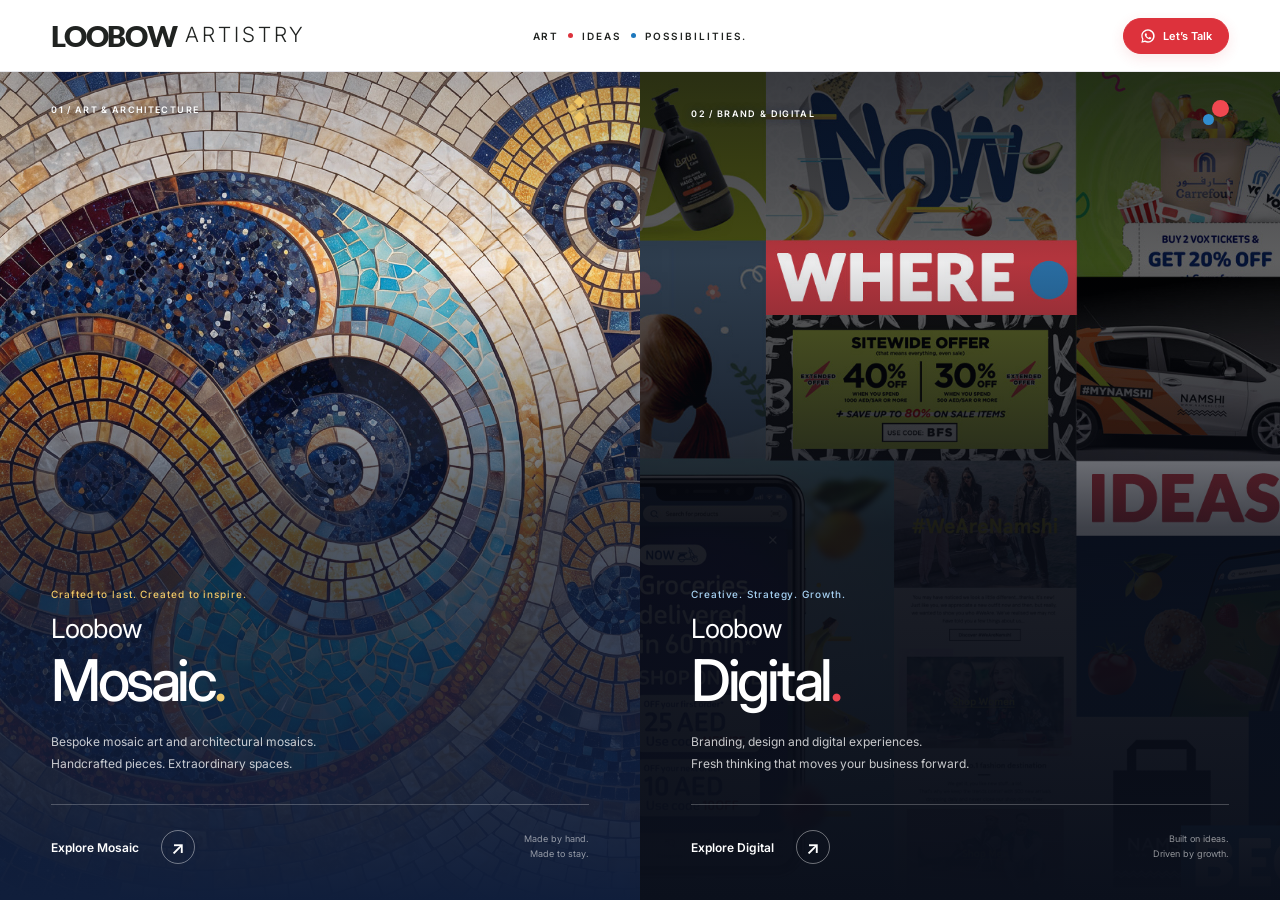
==== commit 41b62818: "loobow mosaic" ====
--- a/index.html
+++ b/index.html
@@ -3,1174 +3,79 @@
 
 <head>
   <meta charset="utf-8">
-  <title>Loobow — Brand, Creative &amp; Digital Growth Agency</title>
-  <meta content="IE=edge" http-equiv="X-UA-Compatible">
-  <meta content="width=device-width, initial-scale=1" name="viewport">
-  <meta name="description"
-    content="Loobow is a brand, creative & digital growth agency in Dubai. We help businesses build stronger brands, attract more customers, and grow through strategic design, digital marketing, and AI-powered solutions.">
-  <meta property="og:title" content="Loobow — Brand, Creative & Digital Growth Agency">
-  <meta property="og:description"
-    content="Creative. Strategy. Growth. Strategic design, digital marketing and AI-powered solutions for businesses of every size.">
+  <meta name="viewport" content="width=device-width, initial-scale=1">
+  <title>Loobow — Mosaic Art &amp; Digital Creativity</title>
+  <meta name="description" content="Two expressions of one creative spirit. Explore Loobow Mosaic for bespoke mosaic art and architectural mosaics, or Loobow Digital for branding, design and digital growth.">
+  <meta name="theme-color" content="#ffffff">
+  <meta property="og:title" content="Loobow — Mosaic Art &amp; Digital Creativity">
+  <meta property="og:description" content="Art that transforms spaces. Ideas that move brands forward. Discover the two worlds of Loobow.">
   <meta property="og:image" content="https://loobow.com/images/social-preview.png">
-  <meta property="og:url" content="https://loobow.com">
+  <meta property="og:url" content="https://loobow.com/">
+  <link rel="canonical" href="https://loobow.com/">
   <meta property="og:type" content="website">
-
-  <link rel="icon" href="/favicon.ico" type="image/x-icon">
-
-  <!-- Fonts -->
-  <link rel="preconnect" href="https://fonts.googleapis.com">
-  <link rel="preconnect" href="https://fonts.gstatic.com" crossorigin>
-  <link
-    href="https://fonts.googleapis.com/css2?family=Lato:wght@300;400;700;900&family=Inter:wght@400;500;600;700&display=swap"
-    rel="stylesheet">
-  <link
-    href="https://fonts.googleapis.com/css2?family=Inter:ital,opsz,wght@0,14..32,100..900;1,14..32,100..900&display=swap"
-    rel="stylesheet">
-
-  <link href="css/agency.css" rel="stylesheet">
+  <link rel="icon" href="favicon.ico" type="image/x-icon">
+  <link rel="preload" href="images/home/mosaic.jpg" as="image">
+  <link rel="preload" href="images/home/digital.jpg" as="image">
+  <link rel="stylesheet" href="css/welcome.css">
+  <script src="js/welcome.js" defer></script>
 </head>
 
-<body>
+<body class="welcome-page">
+  <a class="skip-link" href="#choose-your-world">Skip to our two worlds</a>
 
-  <!-- ======= PRELOADER ======= -->
-  <div id="preloader">
-    <video autoplay muted loop playsinline aria-label="Loading Loobow">
-      <source src="images/mockup_454_825.webm" type="video/webm">
-    </video>
-  </div>
+  <header class="welcome-header">
+    <a class="loobow-wordmark" href="/" aria-label="Loobow Artistry home">
+      LOOBOW<span class="wordmark-artistry">ARTISTRY</span>
+    </a>
+    <p class="header-note" aria-label="Art. Ideas. Possibilities."><span>Art</span><span class="header-dot header-dot--red" aria-hidden="true"></span><span>Ideas</span><span class="header-dot header-dot--blue" aria-hidden="true"></span><span>Possibilities.</span></p>
+    <a class="welcome-whatsapp" href="https://wa.me/971557991690" target="_blank" rel="noopener" aria-label="Let’s Talk on WhatsApp">
+      <svg xmlns="http://www.w3.org/2000/svg" viewBox="0 0 32 32" fill="currentColor" aria-hidden="true" focusable="false"><path d="M16 2.667c-7.36 0-13.333 5.973-13.333 13.333 0 2.347.64 4.64 1.84 6.64l-1.92 7.04 7.2-1.893c1.92 1.067 4.093 1.627 6.213 1.627 7.36 0 13.333-5.973 13.333-13.333S23.36 2.667 16 2.667zm0 24c-1.947 0-3.84-.52-5.493-1.507l-.4-.24-4.267 1.12 1.147-4.147-.267-.427c-1.04-1.667-1.6-3.587-1.6-5.6 0-5.787 4.72-10.507 10.507-10.507s10.507 4.72 10.507 10.507S21.787 26.667 16 26.667zm5.867-7.627c-.32-.16-1.893-.933-2.187-1.04-.293-.107-.507-.16-.72.16-.213.32-.827 1.04-1.013 1.253-.187.213-.373.24-.693.08-.32-.16-1.347-.497-2.56-1.587-.947-.84-1.587-1.88-1.773-2.2-.187-.32-.02-.493.14-.653.147-.147.32-.373.48-.56.16-.187.213-.32.32-.533.107-.213.053-.4-.027-.56-.08-.16-.72-1.733-.987-2.373-.26-.627-.52-.547-.72-.547-.187 0-.4-.027-.613-.027-.213 0-.56.08-.853.4-.293.32-1.12 1.093-1.12 2.667 0 1.573 1.147 3.093 1.307 3.307.16.213 2.253 3.44 5.467 4.827.76.327 1.353.52 1.813.667.76.24 1.453.207 2 .127.613-.093 1.893-.773 2.16-1.52.267-.747.267-1.387.187-1.52-.08-.133-.293-.213-.613-.373z" /></svg>
+      <span>Let&rsquo;s Talk</span>
+    </a>
+  </header>
 
-  <!-- ======= HEADER ======= -->
-  <header class="site-header" id="siteHeader">
-    <div class="header-inner">
-      <a href="#home" class="brand" data-scroll aria-label="Loobow Artistry — home">
-        <span class="brand-text">LOOBOW<em>ARTISTRY</em></span>
+  <main id="choose-your-world" aria-label="Explore Loobow Mosaic and Loobow Digital">
+    <div class="worlds" aria-label="Explore the Loobow divisions">
+      <!-- Replace this image with your Mosaic visual. See HOME-IMAGES.md. -->
+      <a class="world world--mosaic" href="/mosaic" aria-labelledby="mosaic-title mosaic-action" aria-describedby="mosaic-description">
+        <img class="world-image" src="images/home/mosaic.jpg" width="2567" height="1433" alt="" fetchpriority="high">
+        <div class="world-shade" aria-hidden="true"></div>
+        <div class="world-topline" aria-hidden="true">
+          <span>01 / Art &amp; architecture</span>
+          <span class="world-symbol mosaic-symbol"><i></i><i></i><i></i><i></i></span>
+        </div>
+        <div class="world-content">
+          <p class="world-kicker">Crafted to last. Created to inspire.</p>
+          <h2 id="mosaic-title"><span>Loobow</span> Mosaic<span class="title-dot">.</span></h2>
+          <p class="world-description" id="mosaic-description">Bespoke mosaic art and architectural mosaics.<br> Handcrafted pieces. Extraordinary spaces.</p>
+          <div class="world-bottomline">
+            <span class="world-action" id="mosaic-action">Explore Mosaic <span aria-hidden="true">&#8599;</span></span>
+            <span class="world-caption" aria-hidden="true">Made by hand.<br>Made to stay.</span>
+          </div>
+        </div>
       </a>
 
-      <nav class="main-nav" id="mainNav" aria-label="Primary">
-        <a href="#home" data-scroll class="nav-link is-active">Home</a>
-        <a href="#about" data-scroll class="nav-link">About</a>
-        <a href="#services" data-scroll class="nav-link">Services</a>
-        <a href="#work" data-scroll class="nav-link">Portfolio</a>
-        <a href="#insights" data-scroll class="nav-link">Insights</a>
-        <a href="#contact" data-scroll class="nav-link">Contact</a>
-        <a href="https://wa.me/971557991690" target="_blank" rel="noopener" class="btn btn-primary btn-nav">
-          <svg class="wa-icon" xmlns="http://www.w3.org/2000/svg" viewBox="0 0 32 32" fill="currentColor"
-            aria-hidden="true">
-            <path
-              d="M16 2.667c-7.36 0-13.333 5.973-13.333 13.333 0 2.347.64 4.64 1.84 6.64l-1.92 7.04 7.2-1.893c1.92 1.067 4.093 1.627 6.213 1.627 7.36 0 13.333-5.973 13.333-13.333S23.36 2.667 16 2.667zm0 24c-1.947 0-3.84-.52-5.493-1.507l-.4-.24-4.267 1.12 1.147-4.147-.267-.427c-1.04-1.667-1.6-3.587-1.6-5.6 0-5.787 4.72-10.507 10.507-10.507s10.507 4.72 10.507 10.507S21.787 26.667 16 26.667zm5.867-7.627c-.32-.16-1.893-.933-2.187-1.04-.293-.107-.507-.16-.72.16-.213.32-.827 1.04-1.013 1.253-.187.213-.373.24-.693.08-.32-.16-1.347-.497-2.56-1.587-.947-.84-1.587-1.88-1.773-2.2-.187-.32-.02-.493.14-.653.147-.147.32-.373.48-.56.16-.187.213-.32.32-.533.107-.213.053-.4-.027-.56-.08-.16-.72-1.733-.987-2.373-.26-.627-.52-.547-.72-.547-.187 0-.4-.027-.613-.027-.213 0-.56.08-.853.4-.293.32-1.12 1.093-1.12 2.667 0 1.573 1.147 3.093 1.307 3.307.16.213 2.253 3.44 5.467 4.827.76.327 1.353.52 1.813.667.76.24 1.453.207 2 .127.613-.093 1.893-.773 2.16-1.52.267-.747.267-1.387.187-1.52-.08-.133-.293-.213-.613-.373z" />
-          </svg>
-          Let&rsquo;s Talk
-        </a>
-      </nav>
-
-      <button class="nav-toggle" id="navToggle" aria-label="Open menu" aria-expanded="false">
-        <span></span><span></span><span></span>
-      </button>
-    </div>
-  </header>
-
-  <!-- ======= HERO ======= -->
-  <section class="hero" id="home">
-    <div class="hero-bg" aria-hidden="true">
-      <video class="hero-bg-image" autoplay muted loop playsinline preload="auto"
-        poster="images/herobanner.jpeg">
-        <source src="images/option2_vdo.mp4" type="video/mp4">
-      </video>
-      <!-- Existing dark/color overlay -->
-    <div class="hero-bg-overlay"></div>
-    
-    <!-- ADD THIS LINE FOR THE DOTS EFFECT -->
-    <div class="hero-dots-overlay"></div>
-    
-    <span class="hero-orb hero-orb--blue"></span>
-    </div>
-
-    <div class="container hero-content">
-      <h1 class="hero-title reveal">Creative. Strategy. Growth.</h1>
-
-      <p class="hero-sub reveal" style="--d:.12s">
-        We help businesses build stronger brands, attract more customers, and grow through
-        strategic design, digital marketing, and AI-powered solutions.
-      </p>
-
-      <div class="hero-actions reveal" style="--d:.24s">
-        <a href="#services" data-scroll class="btn btn-primary btn-lg">Our Services</a>
-        <a href="#contact" data-scroll class="btn btn-ghost btn-lg">Let&rsquo;s Talk</a>
-      </div>
-    </div>
-
-    <div class="hero-logos" aria-label="Clients we&rsquo;ve worked with">
-      <div class="hero-logos-track">
-        <img src="images/Clients_loobow/01_Imara%20homes.png" alt="Imara Homes">
-        <img src="images/Clients_loobow/02_UKCW.png" alt="UK Construction Week">
-        <img src="images/Clients_loobow/03_S&amp;S.png" alt="Stone &amp; Surfaces Show">
-        <img src="images/Clients_loobow/04_Woodex.png" alt="Woodex">
-        <img src="images/Clients_loobow/05_HXD.png" alt="HxD">
-        <img src="images/Clients_loobow/06_carrefour.png" alt="Carrefour">
-        <img src="images/Clients_loobow/07_QXD.png" alt="QxD">
-        <img src="images/Clients_loobow/08_Samsung.png" alt="Samsung">
-        <img src="images/Clients_loobow/08_almureb.png" alt="Al Mureb">
-        <img src="images/Clients_loobow/09_baskinrobbins.png" alt="Baskin Robbins">
-        <img src="images/Clients_loobow/10_Namshi.png" alt="Namshi">
-        <img src="images/Clients_loobow/11_nescafe.png" alt="Nescafé">
-        <img src="images/Clients_loobow/12_nestle.png" alt="Nestlé">
-        <!-- duplicate set, hidden from a11y tree: makes the -50% loop seamless -->
-        <img src="images/Clients_loobow/01_Imara%20homes.png" alt="" aria-hidden="true">
-        <img src="images/Clients_loobow/02_UKCW.png" alt="" aria-hidden="true">
-        <img src="images/Clients_loobow/03_S&amp;S.png" alt="" aria-hidden="true">
-        <img src="images/Clients_loobow/04_Woodex.png" alt="" aria-hidden="true">
-        <img src="images/Clients_loobow/05_HXD.png" alt="" aria-hidden="true">
-        <img src="images/Clients_loobow/06_carrefour.png" alt="" aria-hidden="true">
-        <img src="images/Clients_loobow/07_QXD.png" alt="" aria-hidden="true">
-        <img src="images/Clients_loobow/08_Samsung.png" alt="" aria-hidden="true">
-        <img src="images/Clients_loobow/08_almureb.png" alt="" aria-hidden="true">
-        <img src="images/Clients_loobow/09_baskinrobbins.png" alt="" aria-hidden="true">
-        <img src="images/Clients_loobow/10_Namshi.png" alt="" aria-hidden="true">
-        <img src="images/Clients_loobow/11_nescafe.png" alt="" aria-hidden="true">
-        <img src="images/Clients_loobow/12_nestle.png" alt="" aria-hidden="true">
-      </div>
-    </div>
-  </section>
-
-  <!-- ======= TRUST INDICATORS ======= -->
-  <section class="stats" id="stats">
-    <div class="container">
-      <div class="stats-grid">
-        <div class="stat reveal">
-          <div class="stat-number"><span class="count" data-count="10">0</span><span class="stat-plus">+</span></div>
-          <p class="stat-label">Years Creative Experience</p>
+      <!-- Replace this image with your Digital visual. See HOME-IMAGES.md. -->
+      <a class="world world--digital" href="/digital" aria-labelledby="digital-title digital-action" aria-describedby="digital-description">
+        <img class="world-image" src="images/home/digital.jpg" width="2000" height="1125" alt="" fetchpriority="high">
+        <div class="world-shade" aria-hidden="true"></div>
+        <div class="world-topline" aria-hidden="true">
+          <span>02 / Brand &amp; digital</span>
+          <span class="world-symbol digital-symbol"><i></i><i></i></span>
         </div>
-        <div class="stat reveal" style="--d:.1s">
-          <div class="stat-number"><span class="count" data-count="150">0</span><span class="stat-plus">+</span></div>
-          <p class="stat-label">Projects Delivered</p>
-        </div>
-        <div class="stat reveal" style="--d:.2s">
-          <div class="stat-number"><span class="count" data-count="60">0</span><span class="stat-plus">+</span></div>
-          <p class="stat-label">Brands Supported</p>
-        </div>
-      </div>
-    </div>
-  </section>
-
-  <!-- ======= ENTERPRISE EXPERIENCE / ABOUT ======= -->
-  <section class="about" id="about">
-    <div class="container">
-      <div class="about-grid">
-        <!-- `reveal` sits on the video, not the wrapper: a wrapper with the reveal
-             transform would isolate the blend group and the clip's baked-in black
-             could never blend away against the page. -->
-        <div class="about-media">
-          <video class="about-gif reveal" autoplay muted loop playsinline preload="auto"
-            aria-label="Loobow boy drawing on a tablet">
-            <source src="images/mockup_454_825.webm" type="video/webm">
-          </video>
-        </div>
-        
-
-        <div class="about-copy">
-          <p class="eyebrow reveal">Enterprise Experience</p>
-          <h2 class="section-title reveal">Experience that shapes <em>better brands</em></h2>
-          <p class="lead reveal">
-            Our experience has been built by working with some of the region&rsquo;s leading retail, e&#8209;commerce,
-            and consumer brands. We bring enterprise-level creative thinking, strategic design, and digital
-            marketing expertise to businesses of every size.
-          </p>
-          
-        </div>
-      </div>
-    </div>
-  </section>
-
-  <!-- ======= SERVICES ======= -->
-  <section class="services" id="services">
-    <div class="container">
-      <div class="section-head">
-        <p class="eyebrow reveal">Services</p>
-        <h2 class="section-title reveal">Solutions that help your <em>business grow</em></h2>
-        <p class="lead reveal">
-          Every business has unique goals, but they all share one thing in common: a desire to grow.
-          At Loobow, we combine strategic thinking, creative excellence, and digital innovation to help
-          businesses build stronger brands, attract the right audience, and achieve measurable results.
-        </p>
-      </div>
-
-      <div class="services-grid">
-        <article class="service-card reveal">
-          <div class="service-icon" aria-hidden="true">
-            <svg viewBox="0 0 24 24" fill="none" stroke="currentColor" stroke-width="1.6" stroke-linecap="round"
-              stroke-linejoin="round">
-              <circle cx="12" cy="12" r="8.5" />
-              <circle cx="12" cy="12" r="4.5" />
-              <circle cx="12" cy="12" r=".6" fill="currentColor" />
-            </svg>
-          </div>
-          <h3>Brand Strategy &amp; Identity</h3>
-          <p class="service-tagline">Build a brand people trust, remember, and choose.</p>
-          <p class="service-desc">
-            Your brand is more than a logo. It&rsquo;s the foundation of your business. We create strategic
-            brand identities that communicate your values, build credibility, and leave a lasting impression
-            across every customer touchpoint.
-          </p>
-          <ul>
-            <li>Brand Strategy</li>
-            <li>Logo Design</li>
-            <li>Brand Identity Systems</li>
-            <li>Brand Guidelines</li>
-            <li>Packaging Design</li>
-            <li>Marketing Collateral</li>
-          </ul>
-        </article>
-
-        <article class="service-card reveal" style="--d:.08s">
-          <div class="service-icon" aria-hidden="true">
-            <svg viewBox="0 0 24 24" fill="none" stroke="currentColor" stroke-width="1.6" stroke-linecap="round"
-              stroke-linejoin="round">
-              <rect x="3" y="4.5" width="18" height="13" rx="2" />
-              <path d="M3 9h18M8 21h8M12 17.5V21" />
-            </svg>
-          </div>
-          <h3>Website Design &amp; Digital Experiences</h3>
-          <p class="service-tagline">Turn visitors into loyal customers.</p>
-          <p class="service-desc">
-            Your website is often the first impression of your business. We design modern, high-performing
-            websites that are visually engaging, easy to navigate, and built to convert visitors into
-            enquiries, leads, and customers.
-          </p>
-          <ul>
-            <li>Business Websites</li>
-            <li>Landing Pages</li>
-            <li>UI/UX Design</li>
-            <li>Conversion Optimisation</li>
-            <li>Website Maintenance <em>(Optional)</em></li>
-          </ul>
-        </article>
-
-        <article class="service-card reveal" style="--d:.16s">
-          <div class="service-icon" aria-hidden="true">
-            <svg viewBox="0 0 24 24" fill="none" stroke="currentColor" stroke-width="1.6" stroke-linecap="round"
-              stroke-linejoin="round">
-              <circle cx="6" cy="12" r="2.6" />
-              <circle cx="17.5" cy="6" r="2.6" />
-              <circle cx="17.5" cy="18" r="2.6" />
-              <path d="M8.3 10.7l6.9-3.3M8.3 13.3l6.9 3.3" />
-            </svg>
-          </div>
-          <h3>Social Media Design &amp; Content</h3>
-          <p class="service-tagline">Stay visible. Build meaningful connections.</p>
-          <p class="service-desc">
-            Consistent and engaging content helps your business stay relevant in a crowded digital world.
-            We create compelling social media experiences that strengthen your brand, grow your audience,
-            and encourage meaningful engagement.
-          </p>
-          <ul>
-            <li>Social Media Design</li>
-            <li>Campaign Creatives</li>
-            <li>Content Calendars</li>
-            <li>Instagram Content</li>
-            <li>Facebook Content</li>
-            <li>LinkedIn Creatives</li>
-            <li>Reels &amp; Stories</li>
-          </ul>
-        </article>
-
-        <article class="service-card reveal" style="--d:.24s">
-          <div class="service-icon" aria-hidden="true">
-            <svg viewBox="0 0 24 24" fill="none" stroke="currentColor" stroke-width="1.6" stroke-linecap="round"
-              stroke-linejoin="round">
-              <path d="M3 11v2a1.5 1.5 0 0 0 1.5 1.5H6l3.5 4V5.5L6 9.5H4.5A1.5 1.5 0 0 0 3 11z" />
-              <path d="M9.5 5.5L18 3v18l-8.5-2.5" />
-              <path d="M18 8.5a4 4 0 0 1 0 7" />
-            </svg>
-          </div>
-          <h3>Digital Marketing</h3>
-          <p class="service-tagline">Reach the right audience. Generate real business growth.</p>
-          <p class="service-desc">
-            We develop data-driven digital marketing strategies that increase visibility, generate qualified
-            leads, and maximise your return on investment. Every campaign is designed to deliver measurable
-            results, not just clicks.
-          </p>
-          <ul>
-            <li>Meta Ads</li>
-            <li>Google Ads</li>
-            <li>YouTube Advertising</li>
-            <li>Search Engine Optimisation (SEO)</li>
-            <li>Lead Generation Campaigns</li>
-            <li>Performance Marketing</li>
-            <li>Google Analytics &amp; Reporting</li>
-            <li>Conversion Optimisation</li>
-          </ul>
-        </article>
-
-        <article class="service-card reveal" style="--d:.32s">
-          <div class="service-icon" aria-hidden="true">
-            <svg viewBox="0 0 24 24" fill="none" stroke="currentColor" stroke-width="1.6" stroke-linecap="round"
-              stroke-linejoin="round">
-              <path d="M12.5 3L5 13.5h5.5L11 21l7.5-10.5H13z" />
-            </svg>
-          </div>
-          <h3>Marketing Automation &amp; AI</h3>
-          <p class="service-tagline">Work smarter while your business keeps growing.</p>
-          <p class="service-desc">
-            Automate repetitive tasks, nurture leads, and create personalised customer experiences with
-            intelligent marketing automation. By combining AI with smart workflows, we help businesses save
-            time, improve efficiency, and build stronger customer relationships.
-          </p>
-          <ul>
-            <li>Marketing Automation</li>
-            <li>CRM Integration</li>
-            <li>Lead Nurturing</li>
-            <li>Customer Journey Automation</li>
-            <li>Email Automation</li>
-            <li>AI Content Workflows</li>
-            <li>Marketing Dashboards</li>
-            <li>Performance Reporting</li>
-          </ul>
-        </article>
-
-        <article class="service-card reveal" style="--d:.4s">
-          <div class="service-icon" aria-hidden="true">
-            <svg viewBox="0 0 24 24" fill="none" stroke="currentColor" stroke-width="1.6" stroke-linecap="round"
-              stroke-linejoin="round">
-              <rect x="3" y="5.5" width="18" height="13" rx="2" />
-              <path d="M9.5 9.2v5.6l5-2.8-5-2.8z" fill="currentColor" stroke="none" />
-            </svg>
-          </div>
-          <h3>Motion Graphics &amp; Video</h3>
-          <p class="service-tagline">Capture attention. Tell stories that inspire action.</p>
-          <p class="service-desc">
-            From social media reels to animated brand stories, we create engaging visual content that helps
-            your business stand out, communicate effectively, and leave a memorable impression.
-          </p>
-          <ul>
-            <li>Video Editing</li>
-            <li>Motion Graphics</li>
-            <li>Animated Advertisements</li>
-            <li>Explainer Videos</li>
-            <li>Social Media Reels</li>
-            <li>GIF &amp; Lottie Animation</li>
-          </ul>
-        </article>
-
-        <article class="service-card reveal" style="--d:.48s">
-          <div class="service-icon" aria-hidden="true">
-            <svg viewBox="0 0 24 24" fill="none" stroke="currentColor" stroke-width="1.6" stroke-linecap="round"
-              stroke-linejoin="round">
-              <rect x="3" y="5.5" width="18" height="13" rx="2" />
-              <path d="M3.5 6.5l8.5 6.5 8.5-6.5" />
-            </svg>
-          </div>
-          <h3>Email Marketing &amp; Customer Engagement</h3>
-          <p class="service-tagline">Turn one-time customers into loyal advocates.</p>
-          <p class="service-desc">
-            Stay connected with your audience through personalised email campaigns that nurture
-            relationships, encourage repeat business, and strengthen long-term customer loyalty.
-          </p>
-          <ul>
-            <li>Email Campaigns</li>
-            <li>Newsletters</li>
-            <li>CRM Communications</li>
-            <li>Promotional Emails</li>
-            <li>Customer Lifecycle Campaigns</li>
-          </ul>
-        </article>
-
-        <article class="service-card reveal" style="--d:.56s">
-          <div class="service-icon" aria-hidden="true">
-            <svg viewBox="0 0 24 24" fill="none" stroke="currentColor" stroke-width="1.6" stroke-linecap="round"
-              stroke-linejoin="round">
-              <path d="M6.5 8V3.5h11V8" />
-              <rect x="3" y="8" width="18" height="8.5" rx="1.8" />
-              <rect x="6.5" y="13" width="11" height="7.5" />
-            </svg>
-          </div>
-          <h3>Print &amp; Campaign Design</h3>
-          <p class="service-tagline">Create a consistent brand experience everywhere.</p>
-          <p class="service-desc">
-            Whether online or offline, every customer interaction matters. We design high-quality print and
-            marketing materials that reinforce your brand identity and communicate your message with clarity
-            and impact.
-          </p>
-          <ul>
-            <li>Brochures</li>
-            <li>Flyers</li>
-            <li>Corporate Profiles</li>
-            <li>Packaging Design</li>
-            <li>Exhibition Graphics</li>
-            <li>Retail Graphics</li>
-          </ul>
-        </article>
-
-        <article class="service-card reveal" style="--d:.64s">
-          <div class="service-icon" aria-hidden="true">
-            <svg viewBox="0 0 24 24" fill="none" stroke="currentColor" stroke-width="1.6" stroke-linecap="round"
-              stroke-linejoin="round">
-              <path d="M12 3.5l1.9 4.4 4.6.6-3.5 3.2 1 4.6-4-2.4-4 2.4 1-4.6-3.5-3.2 4.6-.6z" />
-            </svg>
-          </div>
-          <h3>Illustration &amp; Creative Services</h3>
-          <p class="service-tagline">Bring your ideas to life through original creativity.</p>
-          <p class="service-desc">
-            Every brand has a unique story to tell. Our custom illustrations and creative artwork add
-            personality, strengthen brand recognition, and create memorable visual experiences.
-          </p>
-          <ul>
-            <li>Digital Illustration</li>
-            <li>Character Design</li>
-            <li>Storyboarding</li>
-            <li>Vector Illustration</li>
-            <li>Custom Artwork</li>
-            <li>Visual Storytelling</li>
-          </ul>
-        </article>
-      </div>
-    </div>
-  </section>
-
-  <!-- ======= FEATURED WORK ======= -->
-  <section class="work" id="work">
-    <div class="container">
-      <div class="section-head section-head--light">
-        <p class="eyebrow reveal">Featured Work</p>
-        <h2 class="section-title reveal">Work that connects, <em>communicates &amp; performs</em></h2>
-      </div>
-
-      <div class="work-filters reveal" id="workFilters" role="group" aria-label="Filter work by category">
-        <button class="filter-btn is-active" data-filter="all" aria-pressed="true">All</button>
-        <button class="filter-btn" data-filter="branding" aria-pressed="false">Branding</button>
-        <button class="filter-btn" data-filter="campaigns" aria-pressed="false">Campaigns</button>
-        <button class="filter-btn" data-filter="performance-marketing" aria-pressed="false">Digital Marketing</button>
-        <button class="filter-btn" data-filter="ecommerce" aria-pressed="false">E-commerce</button>
-        <button class="filter-btn" data-filter="b2b" aria-pressed="false">B2B</button>
-        <button class="filter-btn" data-filter="crm" aria-pressed="false">CRM</button>
-        <button class="filter-btn" data-filter="illustration" aria-pressed="false">Illustration</button>
-        <button class="filter-btn" data-filter="motion" aria-pressed="false">Motion</button>
-        <button class="filter-btn" data-filter="apparel" aria-pressed="false">Apparel</button>
-      </div>
-
-      <!-- Each card carries data-popup: the full-size image(s) opened in the lightbox
-           (see #workLightbox at the end of the page). One path shows a single image;
-           several paths joined with "|" turn the popup into a carousel. -->
-      <div class="work-grid" id="workGrid">
-        <article class="work-card" data-category="b2b"
-          data-popup="images/Work_popup_images/02_woodex.jpg">
-          <div class="work-card-media">
-            <img src="images/loobow_worksection_thumbnail/WOODEX.jpg" alt="WOODEX — B2B Exhibition Campaign"
-              loading="lazy">
-            <span class="work-card-overlay" aria-hidden="true"></span>
-            <button class="work-card-more" type="button">View More</button>
-          </div>
-          <h3 class="work-card-title">WOODEX</h3>
-          <p class="work-card-desc">B2B Exhibition Campaign</p>
-        </article>
-
-        <article class="work-card" data-category="performance-marketing b2b"
-          data-popup="images/Work_popup_images/04_Ukcw.jpg|images/Work_popup_images/UKCW_2.jpeg">
-          <div class="work-card-media">
-            <img src="images/loobow_worksection_thumbnail/UKCW.jpg"
-              alt="UK Construction Week — B2B Performance Marketing Campaign" loading="lazy">
-            <span class="work-card-overlay" aria-hidden="true"></span>
-            <button class="work-card-more" type="button">View More</button>
-          </div>
-          <h3 class="work-card-title">UK Construction Week</h3>
-          <p class="work-card-desc">B2B Performance Marketing Campaign</p>
-        </article>
-
-        <article class="work-card" data-category="performance-marketing"
-          data-popup="images/Work_popup_images/03.Imarajpg.jpg">
-          <div class="work-card-media">
-            <img src="images/loobow_worksection_thumbnail/IMARA.jpg" alt="Imara Homes — Performance Marketing Creative"
-              loading="lazy">
-            <span class="work-card-overlay" aria-hidden="true"></span>
-            <button class="work-card-more" type="button">View More</button>
-          </div>
-          <h3 class="work-card-title">Imara Homes</h3>
-          <p class="work-card-desc">Performance Marketing Creative</p>
-        </article>
-
-         <article class="work-card" data-category="performance-marketing"
-          data-popup="images/Work_popup_images/04_Jordan.jpg">
-          <div class="work-card-media">
-            <img src="images/loobow_worksection_thumbnail/Jordan.jpg" alt="Ahlan Jordan — Performance Marketing Creative"
-              loading="lazy">
-            <span class="work-card-overlay" aria-hidden="true"></span>
-            <button class="work-card-more" type="button">View More</button>
-          </div>
-          <h3 class="work-card-title">Ahlan Jordan</h3>
-          <p class="work-card-desc">Tourism Campaign Banner System</p>
-        </article>
-
-        <article class="work-card" data-category="branding"
-          data-popup="images/loobow_worksection_thumbnail/branding_ALTO.jpg">
-          <div class="work-card-media">
-            <img src="images/loobow_worksection_thumbnail/branding_ALTO.jpg" alt="The Alto House — Brand Identity" loading="lazy">
-            <span class="work-card-overlay" aria-hidden="true"></span>
-            <button class="work-card-more" type="button">View More</button>
-          </div>
-          <h3 class="work-card-title">The Alto House</h3>
-          <p class="work-card-desc">Brand Identity</p>
-        </article>
-
-        <article class="work-card" data-category="performance-marketing b2b"
-          data-popup="images/Work_popup_images/05_SSS.jpg">
-          <div class="work-card-media">
-            <img src="images/loobow_worksection_thumbnail/sss.jpg"
-              alt="Stone &amp; Surfaces Show — B2B Performance Marketing Campaign" loading="lazy">
-            <span class="work-card-overlay" aria-hidden="true"></span>
-            <button class="work-card-more" type="button">View More</button>
-          </div>
-          <h3 class="work-card-title">Stone &amp; Surfaces Show</h3>
-          <p class="work-card-desc">B2B Performance Marketing Campaign</p>
-        </article>
-
-        <article class="work-card" data-category="branding"
-          data-popup="images/loobow_worksection_thumbnail/branding_HxD.jpg">
-          <div class="work-card-media">
-            <img src="images/loobow_worksection_thumbnail/branding_HxD.jpg" alt="HxD — Brand Identity" loading="lazy">
-            <span class="work-card-overlay" aria-hidden="true"></span>
-            <button class="work-card-more" type="button">View More</button>
-          </div>
-          <h3 class="work-card-title">HxD</h3>
-          <p class="work-card-desc">Brand Identity</p>
-        </article>
-
-        <article class="work-card" data-category="branding"
-          data-popup="images/loobow_worksection_thumbnail/branding_QxD.jpg">
-          <div class="work-card-media">
-            <img src="images/loobow_worksection_thumbnail/branding_QxD.jpg" alt="QxD — Brand Identity" loading="lazy">
-            <span class="work-card-overlay" aria-hidden="true"></span>
-            <button class="work-card-more" type="button">View More</button>
-          </div>
-          <h3 class="work-card-title">QxD</h3>
-          <p class="work-card-desc">Brand Identity</p>
-        </article>
-
-        <article class="work-card" data-category="campaigns"
-          data-popup="images/Work_popup_images/08_campaigns.jpg">
-          <div class="work-card-media">
-            <img src="images/loobow_worksection_thumbnail/campaigns.jpg"
-              alt="Retail Campaigns — Seasonal &amp; Mega Sale Campaigns" loading="lazy">
-            <span class="work-card-overlay" aria-hidden="true"></span>
-            <button class="work-card-more" type="button">View More</button>
-          </div>
-          <h3 class="work-card-title">Retail Campaigns</h3>
-          <p class="work-card-desc">Seasonal &amp; Mega Sale Campaigns</p>
-        </article>
-
-        <article class="work-card" data-category="branding"
-          data-popup="images/Work_popup_images/09_branding.jpg">
-          <div class="work-card-media">
-            <img src="images/loobow_worksection_thumbnail/branding.jpg"
-              alt="Brand Identity — Visual Identity &amp; Marketing Collateral" loading="lazy">
-            <span class="work-card-overlay" aria-hidden="true"></span>
-            <button class="work-card-more" type="button">View More</button>
-          </div>
-          <h3 class="work-card-title">Brand Identity</h3>
-          <p class="work-card-desc">Visual Identity &amp; Marketing Collateral</p>
-        </article>
-
-        <article class="work-card" data-category="ecommerce"
-          data-popup="images/Work_popup_images/07_ecom.jpg">
-          <div class="work-card-media">
-            <img src="images/loobow_worksection_thumbnail/ecom.jpg" alt="E-commerce — Hero Banners for Web &amp; App"
-              loading="lazy">
-            <span class="work-card-overlay" aria-hidden="true"></span>
-            <button class="work-card-more" type="button">View More</button>
-          </div>
-          <h3 class="work-card-title">E-commerce</h3>
-          <p class="work-card-desc">Hero Banners for Web &amp; App</p>
-        </article>
-
-        <article class="work-card" data-category="crm"
-          data-popup="images/Work_popup_images/11_crm.jpg">
-          <div class="work-card-media">
-            <img src="images/loobow_worksection_thumbnail/crm.jpg" alt="CRM — CRM &amp; Lifecycle Marketing Design"
-              loading="lazy">
-            <span class="work-card-overlay" aria-hidden="true"></span>
-            <button class="work-card-more" type="button">View More</button>
-          </div>
-          <h3 class="work-card-title">CRM</h3>
-          <p class="work-card-desc">CRM &amp; Lifecycle Marketing Design</p>
-        </article>
-
-        <article class="work-card" data-category="b2b"
-          data-popup="images/Work_popup_images/06_partnership.jpg">
-          <div class="work-card-media">
-            <img src="images/loobow_worksection_thumbnail/partnership.jpg"
-              alt="Strategic Partnerships — Co-Marketing Campaigns" loading="lazy">
-            <span class="work-card-overlay" aria-hidden="true"></span>
-            <button class="work-card-more" type="button">View More</button>
-          </div>
-          <h3 class="work-card-title">Strategic Partnerships</h3>
-          <p class="work-card-desc">Co-Marketing Campaigns</p>
-        </article>
-
-        <article class="work-card" data-category="illustration"
-          data-popup="images/Work_popup_images/10_illustration.jpg">
-          <div class="work-card-media">
-            <img src="images/loobow_worksection_thumbnail/illustration.jpg"
-              alt="Illustration — Custom Illustration &amp; Visual Storytelling" loading="lazy">
-            <span class="work-card-overlay" aria-hidden="true"></span>
-            <button class="work-card-more" type="button">View More</button>
-          </div>
-          <h3 class="work-card-title">Illustration</h3>
-          <p class="work-card-desc">Custom Illustration &amp; Visual Storytelling</p>
-        </article>
-
-        <article class="work-card" data-category="apparel"
-          data-popup="images/Work_popup_images/12_textile.jpg">
-          <div class="work-card-media">
-            <img src="images/loobow_worksection_thumbnail/textile.jpg"
-              alt="Apparel Design — Textile Patterns &amp; Apparel Graphics" loading="lazy">
-            <span class="work-card-overlay" aria-hidden="true"></span>
-            <button class="work-card-more" type="button">View More</button>
-          </div>
-          <h3 class="work-card-title">Apparel Design</h3>
-          <p class="work-card-desc">Textile Patterns &amp; Apparel Graphics</p>
-        </article>
-
-        <!-- cover card for "All" only (empty category): the Motion view lists
-             the individual video cards below, so this one would repeat there -->
-        <article class="work-card" data-category=""
-          data-popup="images/Work_popup_images/13_video.jpg">
-          <div class="work-card-media">
-            <img src="images/loobow_worksection_thumbnail/video.jpg"
-              alt="Motion &amp; Video — Motion Graphics, Video &amp; AI Content" loading="lazy">
-            <span class="work-card-overlay" aria-hidden="true"></span>
-            <button class="work-card-more" type="button">View More</button>
-          </div>
-          <h3 class="work-card-title">Motion &amp; Video</h3>
-          <p class="work-card-desc">Motion Graphics, Video &amp; AI Content</p>
-        </article>
-
-        <!-- Motion-only video cards: `data-only` keeps them out of the "All" view
-             (they start hidden and appear only under the Motion filter).
-             data-video = embeddable player URL shown in the lightbox;
-             data-link  = original page, used as fallback / when no embed exists. -->
-          <article class="work-card is-hidden" data-category="motion" data-only
-          data-video="https://www.youtube.com/embed/MWlkhoEfO8c"
-          data-link="https://www.youtube.com/watch?v=MWlkhoEfO8c">
-          <div class="work-card-media">
-            <img src="images/Video_thumbnail/video_imara1.jpg" alt="Imara Homes — Meta Ads Video"
-              loading="lazy">
-            <span class="work-card-overlay" aria-hidden="true"></span>
-            <button class="work-card-more" type="button">Watch Video</button>
-          </div>
-          <h3 class="work-card-title">Imara Homes - Light</h3>
-          <p class="work-card-desc">Video Ads - Meta</p>
-        </article>
-
-        <article class="work-card is-hidden" data-category="motion" data-only
-          data-video="https://www.youtube.com/embed/VGPErzFRPCM"
-          data-link="https://www.youtube.com/watch?v=VGPErzFRPCM">
-          <div class="work-card-media">
-            <img src="images/Video_thumbnail/video_imara_school.jpg" alt="Imara Homes — Meta Ads Video"
-              loading="lazy">
-            <span class="work-card-overlay" aria-hidden="true"></span>
-            <button class="work-card-more" type="button">Watch Video</button>
-          </div>
-          <h3 class="work-card-title">Imara Homes - School</h3>
-          <p class="work-card-desc">Video Ads - Meta</p>
-        </article>
-
-        <article class="work-card is-hidden" data-category="motion" data-only
-          data-video="https://player.vimeo.com/video/1111630437"
-          data-link="https://vimeo.com/1111630437">
-          <div class="work-card-media">
-            <img src="images/Video_thumbnail/video_carrefour1.jpg" alt="Carrefour — Motion Graphics Video"
-              loading="lazy">
-            <span class="work-card-overlay" aria-hidden="true"></span>
-            <button class="work-card-more" type="button">Watch Video</button>
-          </div>
-          <h3 class="work-card-title">Carrefour</h3>
-          <p class="work-card-desc">Motion Graphics Video</p>
-        </article>
-
-        <article class="work-card is-hidden" data-category="motion" data-only
-          data-link="https://www.behance.net/gallery/74802391/Video-Graphics-Animation">
-          <div class="work-card-media">
-            <img src="images/Video_thumbnail/video_tiktok2.jpg" alt="TikTok — Video Graphics &amp; Animation"
-              loading="lazy">
-            <span class="work-card-overlay" aria-hidden="true"></span>
-            <button class="work-card-more" type="button">Watch Video</button>
-          </div>
-          <h3 class="work-card-title">TikTok</h3>
-          <p class="work-card-desc">Video Graphics &amp; Animation</p>
-        </article>
-
-        <article class="work-card is-hidden" data-category="motion" data-only
-          data-video="https://player.vimeo.com/video/1111630546"
-          data-link="https://vimeo.com/1111630546">
-          <div class="work-card-media">
-            <img src="images/Video_thumbnail/video_carrefour_2.jpg" alt="Carrefour — Promo Video" loading="lazy">
-            <span class="work-card-overlay" aria-hidden="true"></span>
-            <button class="work-card-more" type="button">Watch Video</button>
-          </div>
-          <h3 class="work-card-title">Carrefour</h3>
-          <p class="work-card-desc">Promo Video</p>
-        </article>
-
-        <article class="work-card is-hidden" data-category="motion" data-only
-          data-video="https://player.vimeo.com/video/387630314"
-          data-link="https://vimeo.com/387630314">
-          <div class="work-card-media">
-            <img src="images/Video_thumbnail/video_namshi.jpg" alt="Namshi — Brand Video" loading="lazy">
-            <span class="work-card-overlay" aria-hidden="true"></span>
-            <button class="work-card-more" type="button">Watch Video</button>
-          </div>
-          <h3 class="work-card-title">Namshi</h3>
-          <p class="work-card-desc">Brand Video</p>
-        </article>
-
-        <article class="work-card is-hidden" data-category="motion" data-only
-          data-link="https://www.behance.net/gallery/42900781/Gif-Animation">
-          <div class="work-card-media">
-            <img src="images/Video_thumbnail/video_gif.gif" alt="GIF Animation collection" loading="lazy">
-            <span class="work-card-overlay" aria-hidden="true"></span>
-            <button class="work-card-more" type="button">Watch Video</button>
-          </div>
-          <h3 class="work-card-title">GIF Animation</h3>
-          <p class="work-card-desc">Animated GIF Collection</p>
-        </article>
-
-        <article class="work-card is-hidden" data-category="motion" data-only
-          data-video="https://www.youtube.com/embed/5pzWXg4C9-s"
-          data-link="https://www.youtube.com/watch?v=5pzWXg4C9-s">
-          <div class="work-card-media">
-            <img src="images/Video_thumbnail/video_amazon.jpg" alt="Amazon — AI Generated Video" loading="lazy">
-            <span class="work-card-overlay" aria-hidden="true"></span>
-            <button class="work-card-more" type="button">Watch Video</button>
-          </div>
-          <h3 class="work-card-title">Amazon</h3>
-          <p class="work-card-desc">AI Generated Video</p>
-        </article>
-
-        <article class="work-card is-hidden" data-category="motion" data-only
-          data-video="https://www.youtube.com/embed/1152OnIbiw8"
-          data-link="https://www.youtube.com/watch?v=1152OnIbiw8">
-          <div class="work-card-media">
-            <img src="images/Video_thumbnail/video_volvo.jpg" alt="Volvo — AI Generated Video" loading="lazy">
-            <span class="work-card-overlay" aria-hidden="true"></span>
-            <button class="work-card-more" type="button">Watch Video</button>
-          </div>
-          <h3 class="work-card-title">Volvo</h3>
-          <p class="work-card-desc">AI Generated Video</p>
-        </article>
-
-        <article class="work-card is-hidden" data-category="motion" data-only
-          data-video="https://www.youtube.com/embed/TCAgRALAT3k"
-          data-link="https://www.youtube.com/watch?v=TCAgRALAT3k">
-          <div class="work-card-media">
-            <img src="images/Video_thumbnail/video_carrefour.jpg" alt="Carrefour — AI Generated Video" loading="lazy">
-            <span class="work-card-overlay" aria-hidden="true"></span>
-            <button class="work-card-more" type="button">Watch Video</button>
-          </div>
-          <h3 class="work-card-title">Carrefour</h3>
-          <p class="work-card-desc">AI Generated Video</p>
-        </article>
-      </div>
-
-      <p class="work-divider reveal">Or browse the complete portfolio</p>
-
-      <div class="flipbook reveal" id="flipbook" data-pages="15" aria-label="Loobow portfolio flipbook, 15 pages">
-        <div class="flipbook-stage" id="flipbookStage"></div>
-        <button class="flip-arrow flip-arrow--prev" id="flipPrev" aria-label="Previous page">&#8592;</button>
-        <button class="flip-arrow flip-arrow--next" id="flipNext" aria-label="Next page">&#8594;</button>
-        <div class="flipbook-bar">
-          <span class="flip-counter" id="flipCounter">1 / 15</span>
-          <button class="flip-full" id="flipFull" aria-label="Toggle fullscreen" title="Fullscreen">&#x2922;</button>
-        </div>
-      </div>
-
-      <div class="work-cta reveal">
-        <a href="public/antony-portfolio-2026.pdf" download="loobow-portfolio.pdf"
-          class="btn btn-primary btn-lg">Download Portfolio (PDF)</a>
-      </div>
-    </div>
-  </section>
-
-  <!-- ======= WHY LOOBOW ======= -->
-  <section class="why" id="why">
-    <div class="container">
-      <div class="section-head">
-        <p class="eyebrow reveal">Why Loobow</p>
-        <h2 class="section-title reveal">A partner built for <em>real results</em></h2>
-      </div>
-
-      <ul class="why-checklist reveal">
-        <li><span class="why-check">
-            <svg viewBox="0 0 24 24" fill="none" stroke="currentColor" stroke-width="1.8" stroke-linecap="round"
-              stroke-linejoin="round">
-              <circle cx="12" cy="12" r="9.25" opacity=".35" />
-              <path d="M7.5 12.5l3 3 6-6.5" />
-            </svg>
-          </span>Strategy-First Thinking</li>
-        <li><span class="why-check">
-            <svg viewBox="0 0 24 24" fill="none" stroke="currentColor" stroke-width="1.8" stroke-linecap="round"
-              stroke-linejoin="round">
-              <circle cx="12" cy="12" r="9.25" opacity=".35" />
-              <path d="M7.5 12.5l3 3 6-6.5" />
-            </svg>
-          </span>Enterprise Experience</li>
-        <li><span class="why-check">
-            <svg viewBox="0 0 24 24" fill="none" stroke="currentColor" stroke-width="1.8" stroke-linecap="round"
-              stroke-linejoin="round">
-              <circle cx="12" cy="12" r="9.25" opacity=".35" />
-              <path d="M7.5 12.5l3 3 6-6.5" />
-            </svg>
-          </span>Creative Excellence</li>
-        <li><span class="why-check">
-            <svg viewBox="0 0 24 24" fill="none" stroke="currentColor" stroke-width="1.8" stroke-linecap="round"
-              stroke-linejoin="round">
-              <circle cx="12" cy="12" r="9.25" opacity=".35" />
-              <path d="M7.5 12.5l3 3 6-6.5" />
-            </svg>
-          </span>AI-Powered Workflows</li>
-        <li><span class="why-check">
-            <svg viewBox="0 0 24 24" fill="none" stroke="currentColor" stroke-width="1.8" stroke-linecap="round"
-              stroke-linejoin="round">
-              <circle cx="12" cy="12" r="9.25" opacity=".35" />
-              <path d="M7.5 12.5l3 3 6-6.5" />
-            </svg>
-          </span>Results-Driven Marketing</li>
-        <li><span class="why-check">
-            <svg viewBox="0 0 24 24" fill="none" stroke="currentColor" stroke-width="1.8" stroke-linecap="round"
-              stroke-linejoin="round">
-              <circle cx="12" cy="12" r="9.25" opacity=".35" />
-              <path d="M7.5 12.5l3 3 6-6.5" />
-            </svg>
-          </span>End-to-End Solutions</li>
-        <li><span class="why-check">
-            <svg viewBox="0 0 24 24" fill="none" stroke="currentColor" stroke-width="1.8" stroke-linecap="round"
-              stroke-linejoin="round">
-              <circle cx="12" cy="12" r="9.25" opacity=".35" />
-              <path d="M7.5 12.5l3 3 6-6.5" />
-            </svg>
-          </span>Collaborative Approach</li>
-        <li><span class="why-check">
-            <svg viewBox="0 0 24 24" fill="none" stroke="currentColor" stroke-width="1.8" stroke-linecap="round"
-              stroke-linejoin="round">
-              <circle cx="12" cy="12" r="9.25" opacity=".35" />
-              <path d="M7.5 12.5l3 3 6-6.5" />
-            </svg>
-          </span>Tailored Creative Strategies</li>
-      </ul>
-    </div>
-  </section>
-
-  <!-- ======= PROCESS ======= -->
-  <section class="process" id="process">
-    <div class="container">
-      <div class="section-head">
-        <p class="eyebrow reveal">Our Process</p>
-        <h2 class="section-title reveal">From first idea to <em>lasting growth</em></h2>
-      </div>
-
-      <ol class="process-track">
-        <li class="process-step reveal"><span class="step-no">1</span>
-          <h3>Discover</h3>
-        </li>
-        <li class="process-step reveal" style="--d:.08s"><span class="step-no">2</span>
-          <h3>Strategise</h3>
-        </li>
-        <li class="process-step reveal" style="--d:.16s"><span class="step-no">3</span>
-          <h3>Create</h3>
-        </li>
-        <li class="process-step reveal" style="--d:.24s"><span class="step-no">4</span>
-          <h3>Launch</h3>
-        </li>
-        <li class="process-step reveal" style="--d:.32s"><span class="step-no">5</span>
-          <h3>Measure</h3>
-        </li>
-        <li class="process-step reveal" style="--d:.4s"><span class="step-no">6</span>
-          <h3>Optimise &amp; Grow</h3>
-        </li>
-      </ol>
-    </div>
-  </section>
-
-  <!-- ======= INDUSTRIES ======= -->
-  <section class="industries" id="industries">
-    <div class="container">
-      <div class="section-head">
-        <p class="eyebrow reveal">Industries We Serve</p>
-        <h2 class="section-title reveal">Creative that works <em>across sectors</em></h2>
-      </div>
-
-      <ul class="industry-grid">
-        <li class="reveal">Retail &amp; E-commerce</li>
-        <li class="reveal" style="--d:.05s">Real Estate</li>
-        <li class="reveal" style="--d:.1s">Hospitality</li>
-        <li class="reveal" style="--d:.15s">Healthcare</li>
-        <li class="reveal" style="--d:.2s">Education</li>
-        <li class="reveal" style="--d:.25s">Startups &amp; SMEs</li>
-        <li class="reveal" style="--d:.3s">Corporate &amp; B2B</li>
-        <li class="reveal" style="--d:.35s">Luxury &amp; Lifestyle</li>
-      </ul>
-    </div>
-  </section>
-
-  <!-- ======= TESTIMONIALS ======= -->
-  <section class="testimonials" id="testimonials">
-    <div class="container">
-      <div class="section-head section-head--light">
-        <p class="eyebrow reveal">Client Testimonials</p>
-        <h2 class="section-title reveal">Real stories from people <em>we&rsquo;ve partnered with</em></h2>
-      </div>
-
-      <div class="testi-slider reveal" id="testiSlider">
-        <div class="testi-viewport">
-          <div class="testi-track" id="testiTrack">
-
-            <figure class="testi-slide">
-              <blockquote>
-                &ldquo;Antony&rsquo;s creatives have contributed greatly to Namshi&rsquo;s successful digital
-                marketing. He can produce a lot in high quality and in very little time, which was essential for
-                our campaign optimization. Antony&rsquo;s way of working is very pragmatic, and he is always
-                patient and friendly, no matter how tough it gets!&rdquo;
-              </blockquote>
-              <figcaption>
-                <img src="images/sonja.jpg" alt="Sonja Abdo" loading="lazy">
-                <div>
-                  <p class="testi-name">Sonja Abdo</p>
-                  <p class="testi-role">Digital Business Development Lead MEA at Apple</p>
-                </div>
-              </figcaption>
-            </figure>
-
-            <figure class="testi-slide">
-              <blockquote>
-                &ldquo;Antony is a very diligent and creative designer. Always hard-working and caring to deliver
-                nothing but the best and on-time. He also strives to optimise the performance of his digital work
-                by going the extra mile and by even analysing numbers together with the marketing and product
-                teams. He designed exceptional wall murals that made everyone&rsquo;s day brighter. He is a
-                pleasure to work with. I highly recommend him.&rdquo;
-              </blockquote>
-              <figcaption>
-                <img src="images/Joane.jpeg" alt="Joanne Bou Jawad" loading="lazy">
-                <div>
-                  <p class="testi-name">Joanne Bou Jawad</p>
-                  <p class="testi-role">VP, Customer &amp; Marketing at Majid Al Futtaim</p>
-                </div>
-              </figcaption>
-            </figure>
-
-            <figure class="testi-slide">
-              <blockquote>
-                &ldquo;Antony is not only a proven professional in his attitude &amp; work but he is always willing
-                to listen to direction and more than likely will deliver what it is the director is looking for.
-                Antony is also a team player and a good dancer, fun to be around and is a good man.&rdquo;
-              </blockquote>
-              <figcaption>
-                <img src="images/bob.jpeg" alt="Bob Fuentes" loading="lazy">
-                <div>
-                  <p class="testi-name">Bob Fuentes</p>
-                  <p class="testi-role">Producer/Director at Marvel Productions</p>
-                </div>
-              </figcaption>
-            </figure>
-
-            <figure class="testi-slide">
-              <blockquote>
-                &ldquo;Antony is a versatile artist who contributes beyond his job description through ideas,
-                perspectives and a strong creative sense. He is a joy to work with and has a positive attitude
-                that contributes to his excellent productivity and quality of work. Although I was not his direct
-                supervisor, he stood out among his peers.&rdquo;
-              </blockquote>
-              <figcaption>
-                <img src="images/atul.jpeg" alt="Atul Rao" loading="lazy">
-                <div>
-                  <p class="testi-name">Atul Rao</p>
-                  <p class="testi-role">Professor at Mohawk College (Writer, Producer &amp; Story Editor)</p>
-                </div>
-              </figcaption>
-            </figure>
-
+        <div class="world-content">
+          <p class="world-kicker">Creative. Strategy. Growth.</p>
+          <h2 id="digital-title"><span>Loobow</span> Digital<span class="title-dot">.</span></h2>
+          <p class="world-description" id="digital-description">Branding, design and digital experiences.<br> Fresh thinking that moves your business forward.</p>
+          <div class="world-bottomline">
+            <span class="world-action" id="digital-action">Explore Digital <span aria-hidden="true">&#8599;</span></span>
+            <span class="world-caption" aria-hidden="true">Built on ideas.<br>Driven by growth.</span>
           </div>
         </div>
-
-        <div class="testi-controls">
-          <button class="testi-btn" id="testiPrev" aria-label="Previous testimonial">&#8592;</button>
-          <div class="testi-dots" id="testiDots"></div>
-          <button class="testi-btn" id="testiNext" aria-label="Next testimonial">&#8594;</button>
-        </div>
-      </div>
-    </div>
-  </section>
-
-  <!-- ======= INSIGHTS ======= -->
-  <section class="insights" id="insights">
-    <div class="container">
-      <div class="section-head">
-        <p class="eyebrow reveal">Insights</p>
-        <h2 class="section-title reveal">Ideas &amp; expertise <em>we share</em></h2>
-      </div>
-
-      <ul class="insight-grid">
-        <li class="insight-card reveal"><span>01</span>Branding</li>
-        <li class="insight-card reveal" style="--d:.05s"><span>02</span>Digital Marketing</li>
-        <li class="insight-card reveal" style="--d:.1s"><span>03</span>AI</li>
-        <li class="insight-card reveal" style="--d:.15s"><span>04</span>Social Media</li>
-        <li class="insight-card reveal" style="--d:.2s"><span>05</span>Marketing Automation</li>
-        <li class="insight-card reveal" style="--d:.25s"><span>06</span>Website Design</li>
-        <li class="insight-card reveal" style="--d:.3s"><span>07</span>Business Growth</li>
-      </ul>
-    </div>
-  </section>
-
-  <!-- ======= CTA + CONTACT ======= -->
-  <section class="contact" id="contact">
-    <div class="container">
-      <div class="contact-grid">
-        <div class="contact-copy">
-          <p class="eyebrow eyebrow--light reveal">Let&rsquo;s Talk</p>
-          <h2 class="section-title reveal">Ready to grow <em>your business?</em></h2>
-          <p class="lead reveal">
-            Whether you&rsquo;re launching a new brand, refreshing your identity, building a high-performing
-            website, or scaling your marketing, we&rsquo;re here to help.
-          </p>
-          <p class="contact-tagline reveal">Let&rsquo;s build something remarkable together.</p>
-
-          <div class="contact-details reveal">
-            <div class="contact-detail">
-              <p class="contact-detail-label">Email</p>
-              <a href="mailto:info@loobow.com">info@loobow.com</a>
-            </div>
-            <div class="contact-detail">
-              <p class="contact-detail-label">Dubai, UAE</p>
-              <p>IFZA Business Park<br><a href="tel:+971557991690">+971 55 799 1690</a></p>
-            </div>
-            <div class="contact-detail">
-              <p class="contact-detail-label">Kerala, India</p>
-              <p>Janatha Road, Vadakara, Kozhikode<br><a href="tel:+918137009572">+91 81370 09572</a></p>
-            </div>
-          </div>
-        </div>
-
-        <div class="contact-form-wrap reveal">
-          <form id="gform" action="https://api.web3forms.com/submit" method="POST">
-            <!-- Web3Forms config: get the free access key for info@loobow.com at https://web3forms.com -->
-            <input type="hidden" name="access_key" value="9dbfacd2-6fa3-4670-8337-c78a0a7b0ea2">
-            <input type="hidden" name="subject" value="New enquiry from loobow.com">
-            <input type="hidden" name="from_name" value="Loobow Website">
-            <!-- honeypot spam trap: hidden from humans, bots fill it and get rejected -->
-            <input type="checkbox" name="botcheck" tabindex="-1" autocomplete="off" style="display:none">
-            <div class="field">
-              <label for="f-name">Name</label>
-              <input id="f-name" type="text" name="name" placeholder="Your name" required>
-            </div>
-            <div class="field">
-              <label for="f-email">Email</label>
-              <input id="f-email" type="email" name="email" placeholder="you@company.com" required>
-            </div>
-            <div class="field">
-              <label for="f-message">Message</label>
-              <textarea id="f-message" name="message" rows="5" placeholder="Tell us about your project"
-                required></textarea>
-            </div>
-            <button id="sendMessage" type="submit" class="btn btn-primary btn-lg btn-block" disabled>
-              Book a Free Consultation
-            </button>
-          </form>
-          <div id="formSuccess" class="form-success" role="status">
-            Thank you for your message! We&rsquo;ll reach out to you soon.
-          </div>
-          <div id="formError" class="form-error" role="alert">
-            Something went wrong and your message was not sent. Please try again, or email us directly at
-            <a href="mailto:info@loobow.com">info@loobow.com</a>.
-          </div>
-        </div>
-      </div>
-    </div>
-  </section>
-
-  <!-- ======= FOOTER ======= -->
-  <footer class="site-footer">
-    <div class="container">
-      <div class="footer-grid">
-        <div class="footer-brand">
-          <img src="images/Loobow-logo-white_-logo.png" alt="Loobow" class="footer-logo">
-          <p>Brand, Creative &amp; Digital Growth Agency<br>Dubai, UAE</p>
-          <p><a href="mailto:info@loobow.com">info@loobow.com</a> &nbsp;|&nbsp; <a
-              href="https://www.loobow.com">www.loobow.com</a></p>
-        </div>
-
-        <div class="footer-col">
-          <h4>Quick Links</h4>
-          <ul>
-            <li><a href="#home" data-scroll>Home</a></li>
-            <li><a href="#about" data-scroll>About</a></li>
-            <li><a href="#services" data-scroll>Services</a></li>
-            <li><a href="#work" data-scroll>Portfolio</a></li>
-            <li><a href="#insights" data-scroll>Insights</a></li>
-            <li><a href="#contact" data-scroll>Contact</a></li>
-          </ul>
-        </div>
-
-        <div class="footer-col">
-          <h4>Services</h4>
-          <ul>
-            <li>Brand Identity</li>
-            <li>Website Design</li>
-            <li>Digital Marketing</li>
-            <li>Marketing Automation</li>
-            <li>Social Media</li>
-            <li>Motion Graphics</li>
-            <li>Email Marketing</li>
-          </ul>
-        </div>
-
-        <div class="footer-col">
-          <h4>Follow Us</h4>
-          <ul>
-            <li><a href="https://www.linkedin.com/in/antonybinoj/" target="_blank" rel="noopener">LinkedIn</a></li>
-            <li><a href="https://www.facebook.com/LoobowArtistry/" target="_blank" rel="noopener">Facebook</a></li>
-            <li><a href="https://wa.me/971557991690" target="_blank" rel="noopener">WhatsApp</a></li>
-          </ul>
-        </div>
-      </div>
-
-      <div class="footer-bottom">
-        <p>&copy; 2026 Loobow. All Rights Reserved.</p>
-      </div>
-    </div>
-  </footer>
-
-  <!-- Scroll to top -->
-  <button class="to-top" id="toTop" aria-label="Scroll back to top">&#8593;</button>
-
-  <!-- ======= WORK IMAGE LIGHTBOX ======= -->
-  <div class="lightbox" id="workLightbox" role="dialog" aria-modal="true" aria-label="Work preview" hidden>
-    <div class="lightbox-backdrop" data-lightbox-close></div>
-    <div class="lightbox-dialog" role="document">
-      <button class="lightbox-close" type="button" data-lightbox-close aria-label="Close preview">&times;</button>
-
-      <!-- Image carousel: the arrows and dots stay hidden unless a card supplies
-           more than one popup image (JS toggles the .has-carousel state). -->
-      <div class="lightbox-stage" id="workLightboxStage">
-        <button class="lightbox-nav lightbox-prev" id="workLightboxPrev" type="button"
-          aria-label="Previous image" hidden>
-          <svg viewBox="0 0 24 24" aria-hidden="true"><path d="M15 5l-7 7 7 7" fill="none" stroke="currentColor"
-              stroke-width="2" stroke-linecap="round" stroke-linejoin="round"/></svg>
-        </button>
-        <img class="lightbox-image" id="workLightboxImage" src="" alt="">
-        <button class="lightbox-nav lightbox-next" id="workLightboxNext" type="button"
-          aria-label="Next image" hidden>
-          <svg viewBox="0 0 24 24" aria-hidden="true"><path d="M9 5l7 7-7 7" fill="none" stroke="currentColor"
-              stroke-width="2" stroke-linecap="round" stroke-linejoin="round"/></svg>
-        </button>
-      </div>
-      <div class="lightbox-dots" id="workLightboxDots" hidden></div>
-
-      <div class="lightbox-video" id="workLightboxVideo" hidden></div>
-      <a class="lightbox-video-link" id="workLightboxLink" href="#" target="_blank" rel="noopener" hidden>
-        Video not playing? Watch it here &#8599;
       </a>
     </div>
-  </div>
+  </main>
 
-  <!-- Lenis smooth scrolling -->
-  <script src="https://unpkg.com/lenis@1.1.14/dist/lenis.min.js"></script>
-  <script src="js/agency.js"></script>
 </body>
 
-</html>+</html>
--- a/css/welcome.css
+++ b/css/welcome.css
@@ -0,0 +1,314 @@
+@font-face {
+  font-family: "Lato";
+  src: url("../fonts/Lato/Lato-Black.ttf") format("truetype");
+  font-weight: 900;
+  font-display: swap;
+}
+
+@font-face {
+  font-family: "Inter";
+  src: url("../fonts/Inter/Inter-VariableFont_opsz,wght.ttf") format("truetype");
+  font-weight: 100 900;
+  font-display: swap;
+}
+
+:root {
+  color-scheme: light;
+  --paper: #f6f4ef;
+  --ink: #202321;
+  --muted: #666963;
+  --gold: #efc766;
+  --blue: #1d78bd;
+  --red: #dd323c;
+  --navy: #14224b;
+}
+
+*,
+*::before,
+*::after { box-sizing: border-box; }
+
+body { margin: 0; }
+a { color: inherit; text-decoration: none; }
+img { display: block; max-width: 100%; }
+button, input, textarea { font: inherit; }
+
+.welcome-page,
+.mosaic-page {
+  background: var(--paper);
+  color: var(--ink);
+  font-family: "Inter", sans-serif;
+  -webkit-font-smoothing: antialiased;
+}
+
+.welcome-page {
+  display: grid;
+  grid-template-rows: auto minmax(0, 1fr);
+  height: 100vh;
+  height: 100dvh;
+  overflow: hidden;
+}
+
+.welcome-page main { min-height: 0; height: 100%; }
+
+.skip-link {
+  position: fixed;
+  top: 12px;
+  left: 16px;
+  z-index: 200;
+  padding: 12px 20px;
+  background: var(--ink);
+  color: #fff;
+  transform: translateY(-160%);
+}
+
+.skip-link:focus { transform: translateY(0); }
+a:focus-visible { outline: 3px solid var(--blue); outline-offset: 5px; }
+
+.welcome-header {
+  min-height: 96px;
+  display: flex;
+  align-items: center;
+  justify-content: space-between;
+  gap: 24px;
+  border-bottom: 1px solid #dcded6;
+}
+
+.welcome-page .welcome-header {
+  position: relative;
+  z-index: 10;
+  display: grid;
+  min-height: 72px;
+  grid-template-columns: minmax(0, 1fr) auto minmax(0, 1fr);
+  padding: 0 clamp(28px, 4vw, 76px);
+  border-bottom: 1px solid #e7e7eb;
+  color: var(--ink);
+  background: #fff;
+}
+
+.welcome-page .loobow-wordmark { justify-self: start; }
+.welcome-page .header-note { display: flex; align-items: center; justify-content: center; justify-self: center; gap: 9px; margin: 0; color: var(--ink); white-space: nowrap; }
+.header-dot { display: block; width: 5px; height: 5px; flex-shrink: 0; border-radius: 50%; }
+.header-dot--red { background: var(--red); }
+.header-dot--blue { background: var(--blue); }
+.welcome-whatsapp { display: inline-flex; align-items: center; justify-content: center; justify-self: end; gap: 7px; min-height: 36px; padding: 8px 16px; border: 1px solid var(--red); border-radius: 999px; background: var(--red); color: #fff; font-size: 11px; font-weight: 600; white-space: nowrap; box-shadow: 0 4px 14px rgba(221, 50, 60, .12); transition: background .2s ease, border-color .2s ease; }
+.welcome-whatsapp > svg { width: 16px; height: 16px; flex-shrink: 0; }
+.welcome-whatsapp:hover { background: #bf2934; border-color: #bf2934; }
+
+.wordmark-artistry {
+  font-family: "Inter", sans-serif;
+  font-size: .72em;
+  font-weight: 300;
+  letter-spacing: .14em;
+}
+
+.loobow-wordmark {
+  display: inline-flex;
+  align-items: center;
+  gap: 9px;
+  font-family: "Lato", sans-serif;
+  font-size: 29px;
+  font-weight: 900;
+  letter-spacing: -.045em;
+  line-height: 1;
+  white-space: nowrap;
+}
+
+.brand-dots { display: flex; align-items: flex-end; gap: 3px; padding-bottom: 3px; }
+.brand-dots i { width: 8px; height: 8px; background: var(--blue); border-radius: 50%; }
+.brand-dots i + i { width: 13px; height: 13px; background: var(--red); }
+
+.header-note,
+.eyebrow {
+  font-size: 10px;
+  font-weight: 600;
+  letter-spacing: .19em;
+  text-transform: uppercase;
+}
+
+.header-note { margin: 0 0 0 -26px; color: var(--muted); }
+.contact-link { display: inline-flex; align-items: center; gap: 20px; font-size: 12px; font-weight: 600; }
+.contact-link span { font-size: 21px; transition: transform .25s ease; }
+.contact-link:hover span { transform: translate(2px, -2px); }
+
+.eyebrow { margin: 0 0 12px; color: var(--muted); }
+h1 { margin: 0; font-size: clamp(28px, 3.1vw, 51px); font-weight: 500; letter-spacing: -.055em; line-height: 1.12; }
+
+.worlds { display: grid; grid-template-columns: repeat(2, minmax(0, 1fr)); height: 100%; }
+
+.world {
+  position: relative;
+  isolation: isolate;
+  display: flex;
+  flex-direction: column;
+  justify-content: space-between;
+  min-width: 0;
+  min-height: 0;
+  height: 100%;
+  overflow: hidden;
+  padding: 28px clamp(28px, 4vw, 76px) clamp(28px, 4vh, 48px);
+  color: #fff;
+}
+
+.world--mosaic { background: var(--navy); }
+.world--digital { background: #0b101c; }
+.world-image { position: absolute; inset: 0; z-index: -2; width: 100%; height: 100%; object-fit: cover; transition: transform 1s cubic-bezier(.2, .65, .3, 1), filter .6s ease; }
+.world--mosaic .world-image { object-position: 62% 50%; }
+.world--digital .world-image { object-position: 54% 50%; filter: saturate(.8); }
+
+.world-shade { position: absolute; inset: 0; z-index: -1; }
+.world--mosaic .world-shade { background: linear-gradient(180deg, rgba(12, 24, 48, .25), rgba(12, 24, 48, .02) 24%, rgba(12, 24, 48, .7) 53%, #101e3b 100%); }
+.world--digital .world-shade { background: linear-gradient(180deg, rgba(8, 11, 21, .48), rgba(8, 11, 21, .08) 23%, rgba(8, 11, 21, .78) 55%, #0b101c 100%); }
+.world:focus-visible { outline-offset: -4px; }
+
+.world-topline { display: flex; align-items: center; justify-content: space-between; gap: 16px; font-size: 9px; font-weight: 600; letter-spacing: .15em; text-transform: uppercase; text-shadow: 0 1px 8px #101e3b; }
+.world-symbol { position: relative; display: grid; width: 26px; height: 26px; flex-shrink: 0; }
+.mosaic-symbol { grid-template-columns: 1fr 1fr; gap: 3px; transform: rotate(45deg); width: 19px; height: 19px; }
+.mosaic-symbol i { background: var(--gold); }
+.mosaic-symbol i:nth-child(2) { opacity: .55; }
+.mosaic-symbol i:nth-child(3) { opacity: .75; }
+.digital-symbol i { position: absolute; width: 11px; height: 11px; border-radius: 50%; background: #318ecf; left: 0; bottom: 1px; }
+.digital-symbol i + i { width: 17px; height: 17px; background: #f04850; top: 0; right: 0; left: auto; bottom: auto; }
+
+.world-content { margin-top: 32px; }
+.world-kicker { margin: 0 0 13px; color: var(--gold); font-size: 10px; line-height: 1.6; font-weight: 500; letter-spacing: .09em; }
+.world--digital .world-kicker { color: #a6d1f2; }
+.world h2 { margin: 0; font-size: clamp(38px, 4.5vw, 77px); font-weight: 500; line-height: 1.05; letter-spacing: -.06em; }
+.world h2 > span:first-child { display: block; font-size: .46em; font-weight: 400; letter-spacing: -.025em; margin-bottom: 7px; }
+.title-dot { color: var(--gold); }
+.world--digital .title-dot { color: #eb4651; }
+.world-description { margin: 20px 0 0; color: rgba(255, 255, 255, .77); font-size: 12px; line-height: 1.85; }
+.world-bottomline { display: flex; align-items: center; justify-content: space-between; gap: 16px; margin-top: 29px; padding-top: 25px; border-top: 1px solid rgba(255, 255, 255, .23); }
+.world-action { display: inline-flex; align-items: center; gap: 22px; font-size: 12px; font-weight: 600; }
+.world-action > span { display: grid; place-items: center; width: 34px; height: 34px; border: 1px solid rgba(255, 255, 255, .4); border-radius: 50%; font-size: 18px; transition: background .25s ease, color .25s ease, transform .25s ease; }
+.world-caption { color: rgba(255, 255, 255, .55); font-size: 9px; line-height: 1.65; text-align: right; }
+
+.welcome-footer { display: flex; justify-content: space-between; align-items: center; gap: 20px; padding: 24px 0 26px; color: var(--muted); font-size: 10px; line-height: 1.7; }
+.welcome-footer p { margin: 0; }
+.welcome-footer p > span { margin: 0 12px; color: #acafa7; }
+.welcome-footer a:hover { color: var(--ink); }
+
+/* Mosaic's first-stage introduction; the full gallery can be added here later. */
+.mosaic-page { padding-top: 36px; }
+.mosaic-header { max-width: 1440px; margin: 0 auto; padding: 0 clamp(22px, 5vw, 80px); border: 0; }
+.mosaic-header .loobow-wordmark { font-size: 25px; letter-spacing: -.035em; }
+.wordmark-division { margin-left: 8px; font-family: "Inter", sans-serif; font-size: 10px; font-weight: 500; letter-spacing: .18em; color: #82661d; }
+.mosaic-intro { max-width: 1440px; min-height: calc(100svh - 208px); margin: 0 auto; padding: 30px clamp(22px, 5vw, 80px) 55px; display: grid; align-items: center; grid-template-columns: 1fr 1.08fr; gap: clamp(30px, 6vw, 100px); }
+.mosaic-intro .eyebrow { color: #82661d; }
+.mosaic-intro h1 { font-size: clamp(40px, 5vw, 76px); line-height: 1.1; }
+.mosaic-intro h1 em { font-style: normal; color: var(--navy); }
+.mosaic-lead { max-width: 420px; margin: 27px 0 0; color: var(--muted); font-size: 15px; line-height: 1.85; }
+.mosaic-image { margin: 0; }
+.mosaic-image img { width: 100%; height: auto; aspect-ratio: 1 / 1.1; object-fit: cover; object-position: 62% 50%; border-radius: 35% 0 35% 0; }
+.mosaic-image figcaption { margin-top: 17px; font-size: 9px; line-height: 1.7; color: var(--muted); letter-spacing: .12em; text-transform: uppercase; }
+.mosaic-actions { display: flex; align-items: center; flex-wrap: wrap; gap: 20px 28px; margin-top: 30px; }
+.mosaic-cta { display: inline-flex; align-items: center; gap: 20px; padding: 16px 22px; background: var(--navy); color: #fff; font-size: 12px; transition: background .2s ease; }
+.mosaic-cta:hover { background: #233b75; }
+.mosaic-secondary { font-size: 12px; padding: 10px 0; border-bottom: 1px solid #b9bbaf; }
+.mosaic-details { max-width: 380px; margin: 32px 0 0; font-size: 10px; color: #82661d; line-height: 2; }
+.mosaic-footer { max-width: 1280px; margin: 0 auto; padding: 22px; border-top: 1px solid #dcded6; }
+
+@media (hover: hover) {
+  .world:hover .world-image { transform: scale(1.045); }
+  .world--digital:hover .world-image { filter: saturate(1); }
+  .world:hover .world-action > span { background: #fff; color: var(--ink); transform: rotate(45deg); }
+}
+
+@media (min-width: 1600px) {
+  .world-description { font-size: 14px; }
+  .world-kicker, .world-topline { font-size: 11px; }
+  .world-action { font-size: 14px; }
+}
+
+@media (max-width: 1000px) {
+  .world { padding-right: 28px; padding-left: 28px; }
+  .world-description br { display: none; }
+  .mosaic-intro { gap: 36px; }
+}
+
+@media (max-width: 900px) {
+  .welcome-page .welcome-header { grid-template-columns: minmax(0, 1fr) auto; row-gap: 8px; min-height: 0; padding: 10px 28px; }
+  .welcome-page .loobow-wordmark { grid-column: 1; grid-row: 1; }
+  .welcome-whatsapp { grid-column: 2; grid-row: 1; }
+  .welcome-page .header-note { grid-column: 1 / -1; grid-row: 2; }
+}
+
+@media (max-width: 680px) {
+  .welcome-header { min-height: 76px; }
+  .welcome-page .welcome-header { min-height: 0; padding: 8px 22px; gap: 7px 14px; }
+  .welcome-page .loobow-wordmark { font-size: 21px; }
+  .welcome-whatsapp { min-height: 32px; padding: 6px 10px; gap: 6px; font-size: 11px; }
+  .welcome-whatsapp > svg { width: 15px; height: 15px; }
+  .welcome-page .header-note { gap: 8px; font-size: 9px; letter-spacing: .15em; }
+  .loobow-wordmark { font-size: 25px; }
+  .header-note { display: none; }
+  .contact-link { font-size: 11px; gap: 13px; }
+  .eyebrow { font-size: 9px; margin-bottom: 10px; }
+  h1 { font-size: clamp(27px, 6.8vw, 43px); }
+  .worlds { grid-template-columns: minmax(0, 1fr); grid-template-rows: repeat(2, minmax(0, 1fr)); }
+  .world { padding: 20px 24px; }
+  .world h2 { font-size: clamp(32px, 9vw, 48px); }
+  .world-content { margin-top: 12px; }
+  .world-topline { font-size: 8px; }
+  .world-kicker { font-size: 10px; }
+  .world-description { margin-top: 12px; max-width: 420px; font-size: 11px; line-height: 1.65; }
+  .world-bottomline { margin-top: 16px; padding-top: 12px; }
+  .world-action { font-size: 11px; gap: 16px; }
+  .world-action > span { width: 30px; height: 30px; }
+  .world-caption { font-size: 8px; }
+  .world-symbol { transform: scale(.8); }
+  .mosaic-symbol { transform: rotate(45deg) scale(.8); }
+  .welcome-footer { flex-direction: column; align-items: flex-start; gap: 5px; padding: 22px 0; font-size: 9px; }
+  .mosaic-header { min-height: 82px; gap: 12px; }
+  .mosaic-header .loobow-wordmark { font-size: 22px; }
+  .wordmark-division { font-size: 8px; margin-left: 3px; }
+  .mosaic-header .contact-link { gap: 8px; font-size: 10px; }
+  .mosaic-intro { grid-template-columns: 1fr; padding-top: 28px; gap: 40px; }
+  .mosaic-intro h1 { font-size: clamp(41px, 10vw, 68px); }
+  .mosaic-lead { font-size: 14px; margin-top: 21px; }
+  .mosaic-image img { aspect-ratio: 1 / 1; }
+}
+
+@media (min-width: 681px) and (max-height: 700px) {
+  .world { padding-top: 24px; padding-bottom: 24px; }
+  .world-content { margin-top: 20px; }
+  .world h2 { font-size: clamp(36px, 6vh, 56px); }
+  .world-description { margin-top: 14px; }
+  .world-bottomline { margin-top: 20px; padding-top: 16px; }
+}
+
+@media (max-width: 680px) and (max-height: 720px) {
+  .world { padding: 14px 22px; }
+  .world-content { margin-top: 8px; }
+  .world-kicker { margin-bottom: 7px; font-size: 9px; }
+  .world h2 { font-size: 32px; }
+  .world h2 > span:first-child { margin-bottom: 4px; }
+  .world-description { margin-top: 8px; font-size: 10px; line-height: 1.55; }
+  .world-bottomline { margin-top: 10px; padding-top: 9px; }
+  .world-action { font-size: 10px; }
+  .world-action > span { width: 26px; height: 26px; }
+}
+
+@media (orientation: landscape) and (max-height: 500px) {
+  .welcome-page .welcome-header { grid-template-columns: minmax(0, 1fr) auto minmax(0, 1fr); min-height: 54px; padding: 0 24px; gap: 14px; }
+  .welcome-page .loobow-wordmark { font-size: 18px; }
+  .welcome-page .header-note { grid-column: 2; grid-row: 1; gap: 6px; font-size: 9px; letter-spacing: .1em; }
+  .welcome-whatsapp { grid-column: 3; }
+  .worlds { grid-template-columns: repeat(2, minmax(0, 1fr)); grid-template-rows: minmax(0, 1fr); }
+  .world { padding: 20px 24px; }
+  .world-content { margin-top: 10px; }
+  .world-kicker { margin-bottom: 7px; font-size: 9px; }
+  .world h2 { font-size: 34px; }
+  .world-description { margin-top: 10px; font-size: 11px; line-height: 1.6; }
+  .world-bottomline { margin-top: 12px; padding-top: 10px; }
+  .world-action { font-size: 11px; }
+  .world-action > span { width: 28px; height: 28px; }
+  .world-caption { font-size: 8px; }
+}
+
+@media (max-width: 380px) {
+  .welcome-page .loobow-wordmark { font-size: 18px; gap: 7px; }
+}
+
+@media (prefers-reduced-motion: reduce) {
+  *, *::before, *::after { transition: none !important; }
+}
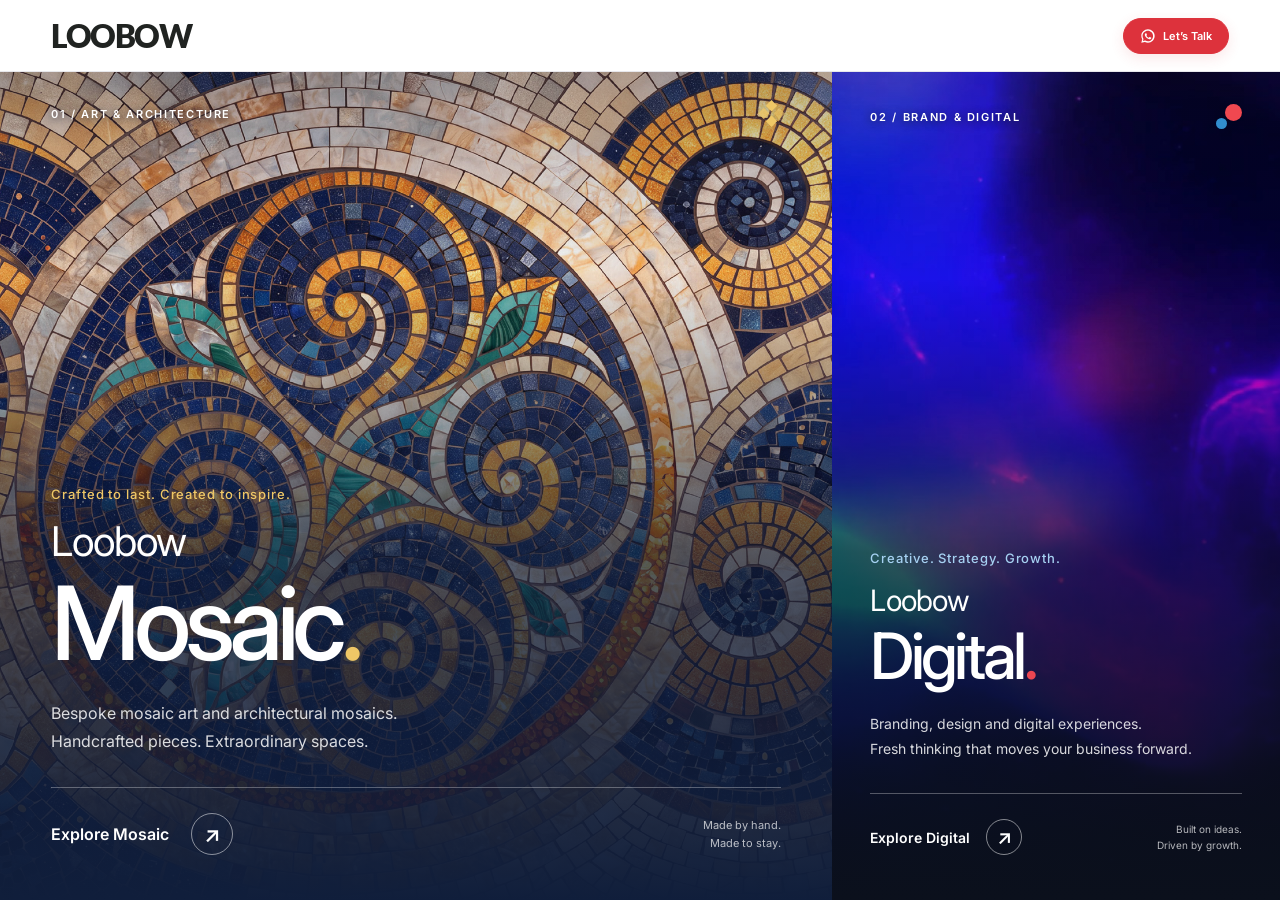
==== commit 4bd2f941: "changes by antony" ====
--- a/index.html
+++ b/index.html
@@ -14,8 +14,8 @@
   <link rel="canonical" href="https://loobow.com/">
   <meta property="og:type" content="website">
   <link rel="icon" href="favicon.ico" type="image/x-icon">
-  <link rel="preload" href="images/home/mosaic.jpg" as="image">
-  <link rel="preload" href="images/home/digital.jpg" as="image">
+  <link rel="preload" href="images/home/mosaic-cover.jpg" as="image">
+  <link rel="preload" href="images/home/digital-video-still.jpg" as="image">
   <link rel="stylesheet" href="css/welcome.css">
   <script src="js/welcome.js" defer></script>
 </head>
@@ -24,10 +24,9 @@
   <a class="skip-link" href="#choose-your-world">Skip to our two worlds</a>
 
   <header class="welcome-header">
-    <a class="loobow-wordmark" href="/" aria-label="Loobow Artistry home">
-      LOOBOW<span class="wordmark-artistry">ARTISTRY</span>
+    <a class="loobow-wordmark" href="/" aria-label="Loobow home">
+      LOOBOW
     </a>
-    <p class="header-note" aria-label="Art. Ideas. Possibilities."><span>Art</span><span class="header-dot header-dot--red" aria-hidden="true"></span><span>Ideas</span><span class="header-dot header-dot--blue" aria-hidden="true"></span><span>Possibilities.</span></p>
     <a class="welcome-whatsapp" href="https://wa.me/971557991690" target="_blank" rel="noopener" aria-label="Let’s Talk on WhatsApp">
       <svg xmlns="http://www.w3.org/2000/svg" viewBox="0 0 32 32" fill="currentColor" aria-hidden="true" focusable="false"><path d="M16 2.667c-7.36 0-13.333 5.973-13.333 13.333 0 2.347.64 4.64 1.84 6.64l-1.92 7.04 7.2-1.893c1.92 1.067 4.093 1.627 6.213 1.627 7.36 0 13.333-5.973 13.333-13.333S23.36 2.667 16 2.667zm0 24c-1.947 0-3.84-.52-5.493-1.507l-.4-.24-4.267 1.12 1.147-4.147-.267-.427c-1.04-1.667-1.6-3.587-1.6-5.6 0-5.787 4.72-10.507 10.507-10.507s10.507 4.72 10.507 10.507S21.787 26.667 16 26.667zm5.867-7.627c-.32-.16-1.893-.933-2.187-1.04-.293-.107-.507-.16-.72.16-.213.32-.827 1.04-1.013 1.253-.187.213-.373.24-.693.08-.32-.16-1.347-.497-2.56-1.587-.947-.84-1.587-1.88-1.773-2.2-.187-.32-.02-.493.14-.653.147-.147.32-.373.48-.56.16-.187.213-.32.32-.533.107-.213.053-.4-.027-.56-.08-.16-.72-1.733-.987-2.373-.26-.627-.52-.547-.72-.547-.187 0-.4-.027-.613-.027-.213 0-.56.08-.853.4-.293.32-1.12 1.093-1.12 2.667 0 1.573 1.147 3.093 1.307 3.307.16.213 2.253 3.44 5.467 4.827.76.327 1.353.52 1.813.667.76.24 1.453.207 2 .127.613-.093 1.893-.773 2.16-1.52.267-.747.267-1.387.187-1.52-.08-.133-.293-.213-.613-.373z" /></svg>
       <span>Let&rsquo;s Talk</span>
@@ -38,7 +37,7 @@
     <div class="worlds" aria-label="Explore the Loobow divisions">
       <!-- Replace this image with your Mosaic visual. See HOME-IMAGES.md. -->
       <a class="world world--mosaic" href="/mosaic" aria-labelledby="mosaic-title mosaic-action" aria-describedby="mosaic-description">
-        <img class="world-image" src="images/home/mosaic.jpg" width="2567" height="1433" alt="" fetchpriority="high">
+        <img class="world-image" src="images/home/mosaic-cover.jpg" width="2567" height="1433" alt="" fetchpriority="high">
         <div class="world-shade" aria-hidden="true"></div>
         <div class="world-topline" aria-hidden="true">
           <span>01 / Art &amp; architecture</span>
@@ -57,7 +56,7 @@
 
       <!-- Replace this image with your Digital visual. See HOME-IMAGES.md. -->
       <a class="world world--digital" href="/digital" aria-labelledby="digital-title digital-action" aria-describedby="digital-description">
-        <img class="world-image" src="images/home/digital.jpg" width="2000" height="1125" alt="" fetchpriority="high">
+        <img class="world-image" src="images/home/digital-video-still.jpg" width="1920" height="1080" alt="" fetchpriority="high">
         <div class="world-shade" aria-hidden="true"></div>
         <div class="world-topline" aria-hidden="true">
           <span>02 / Brand &amp; digital</span>
--- a/css/welcome.css
+++ b/css/welcome.css
@@ -14,31 +14,17 @@
 
 :root {
   color-scheme: light;
-  --paper: #f6f4ef;
   --ink: #202321;
-  --muted: #666963;
   --gold: #efc766;
   --blue: #1d78bd;
   --red: #dd323c;
   --navy: #14224b;
 }
 
-*,
-*::before,
-*::after { box-sizing: border-box; }
-
+*, *::before, *::after { box-sizing: border-box; }
 body { margin: 0; }
 a { color: inherit; text-decoration: none; }
 img { display: block; max-width: 100%; }
-button, input, textarea { font: inherit; }
-
-.welcome-page,
-.mosaic-page {
-  background: var(--paper);
-  color: var(--ink);
-  font-family: "Inter", sans-serif;
-  -webkit-font-smoothing: antialiased;
-}
 
 .welcome-page {
   display: grid;
@@ -46,95 +32,37 @@
   height: 100vh;
   height: 100dvh;
   overflow: hidden;
+  background: var(--navy);
+  color: var(--ink);
+  font-family: "Inter", sans-serif;
+  -webkit-font-smoothing: antialiased;
 }
 
 .welcome-page main { min-height: 0; height: 100%; }
-
-.skip-link {
-  position: fixed;
-  top: 12px;
-  left: 16px;
-  z-index: 200;
-  padding: 12px 20px;
-  background: var(--ink);
-  color: #fff;
-  transform: translateY(-160%);
-}
-
+.skip-link { position: fixed; top: 12px; left: 16px; z-index: 200; padding: 12px 20px; background: var(--ink); color: #fff; transform: translateY(-160%); }
 .skip-link:focus { transform: translateY(0); }
 a:focus-visible { outline: 3px solid var(--blue); outline-offset: 5px; }
 
 .welcome-header {
-  min-height: 96px;
+  position: relative;
+  z-index: 10;
   display: flex;
   align-items: center;
   justify-content: space-between;
   gap: 24px;
-  border-bottom: 1px solid #dcded6;
-}
-
-.welcome-page .welcome-header {
-  position: relative;
-  z-index: 10;
-  display: grid;
   min-height: 72px;
-  grid-template-columns: minmax(0, 1fr) auto minmax(0, 1fr);
   padding: 0 clamp(28px, 4vw, 76px);
   border-bottom: 1px solid #e7e7eb;
-  color: var(--ink);
   background: #fff;
 }
 
-.welcome-page .loobow-wordmark { justify-self: start; }
-.welcome-page .header-note { display: flex; align-items: center; justify-content: center; justify-self: center; gap: 9px; margin: 0; color: var(--ink); white-space: nowrap; }
-.header-dot { display: block; width: 5px; height: 5px; flex-shrink: 0; border-radius: 50%; }
-.header-dot--red { background: var(--red); }
-.header-dot--blue { background: var(--blue); }
-.welcome-whatsapp { display: inline-flex; align-items: center; justify-content: center; justify-self: end; gap: 7px; min-height: 36px; padding: 8px 16px; border: 1px solid var(--red); border-radius: 999px; background: var(--red); color: #fff; font-size: 11px; font-weight: 600; white-space: nowrap; box-shadow: 0 4px 14px rgba(221, 50, 60, .12); transition: background .2s ease, border-color .2s ease; }
+.loobow-wordmark { font-family: "Lato", sans-serif; font-size: 32px; font-weight: 900; letter-spacing: -.045em; line-height: 1; }
+.welcome-whatsapp { display: inline-flex; align-items: center; justify-content: center; gap: 7px; min-height: 36px; padding: 8px 16px; border: 1px solid var(--red); border-radius: 999px; background: var(--red); color: #fff; font-size: 11px; font-weight: 600; white-space: nowrap; box-shadow: 0 4px 14px rgba(221, 50, 60, .12); transition: background .2s ease, border-color .2s ease; }
 .welcome-whatsapp > svg { width: 16px; height: 16px; flex-shrink: 0; }
 .welcome-whatsapp:hover { background: #bf2934; border-color: #bf2934; }
 
-.wordmark-artistry {
-  font-family: "Inter", sans-serif;
-  font-size: .72em;
-  font-weight: 300;
-  letter-spacing: .14em;
-}
-
-.loobow-wordmark {
-  display: inline-flex;
-  align-items: center;
-  gap: 9px;
-  font-family: "Lato", sans-serif;
-  font-size: 29px;
-  font-weight: 900;
-  letter-spacing: -.045em;
-  line-height: 1;
-  white-space: nowrap;
-}
-
-.brand-dots { display: flex; align-items: flex-end; gap: 3px; padding-bottom: 3px; }
-.brand-dots i { width: 8px; height: 8px; background: var(--blue); border-radius: 50%; }
-.brand-dots i + i { width: 13px; height: 13px; background: var(--red); }
-
-.header-note,
-.eyebrow {
-  font-size: 10px;
-  font-weight: 600;
-  letter-spacing: .19em;
-  text-transform: uppercase;
-}
-
-.header-note { margin: 0 0 0 -26px; color: var(--muted); }
-.contact-link { display: inline-flex; align-items: center; gap: 20px; font-size: 12px; font-weight: 600; }
-.contact-link span { font-size: 21px; transition: transform .25s ease; }
-.contact-link:hover span { transform: translate(2px, -2px); }
-
-.eyebrow { margin: 0 0 12px; color: var(--muted); }
-h1 { margin: 0; font-size: clamp(28px, 3.1vw, 51px); font-weight: 500; letter-spacing: -.055em; line-height: 1.12; }
-
-.worlds { display: grid; grid-template-columns: repeat(2, minmax(0, 1fr)); height: 100%; }
-
+/* Mosaic is the primary entrance; Digital remains a full, clickable panel. */
+.worlds { display: grid; grid-template-columns: minmax(0, 65fr) minmax(0, 35fr); height: 100%; }
 .world {
   position: relative;
   isolation: isolate;
@@ -145,22 +73,21 @@
   min-height: 0;
   height: 100%;
   overflow: hidden;
-  padding: 28px clamp(28px, 4vw, 76px) clamp(28px, 4vh, 48px);
+  padding: 32px clamp(28px, 4vw, 76px) clamp(32px, 5vh, 60px);
   color: #fff;
 }
 
 .world--mosaic { background: var(--navy); }
-.world--digital { background: #0b101c; }
-.world-image { position: absolute; inset: 0; z-index: -2; width: 100%; height: 100%; object-fit: cover; transition: transform 1s cubic-bezier(.2, .65, .3, 1), filter .6s ease; }
+.world--digital { padding-right: clamp(24px, 3vw, 48px); padding-left: clamp(24px, 3vw, 48px); background: #0b101c; }
+.world-image { position: absolute; inset: 0; z-index: -2; width: 100%; height: 100%; object-fit: cover; transition: transform 1s cubic-bezier(.2, .65, .3, 1); }
 .world--mosaic .world-image { object-position: 62% 50%; }
-.world--digital .world-image { object-position: 54% 50%; filter: saturate(.8); }
-
+.world--digital .world-image { object-position: 58% 50%; }
 .world-shade { position: absolute; inset: 0; z-index: -1; }
-.world--mosaic .world-shade { background: linear-gradient(180deg, rgba(12, 24, 48, .25), rgba(12, 24, 48, .02) 24%, rgba(12, 24, 48, .7) 53%, #101e3b 100%); }
-.world--digital .world-shade { background: linear-gradient(180deg, rgba(8, 11, 21, .48), rgba(8, 11, 21, .08) 23%, rgba(8, 11, 21, .78) 55%, #0b101c 100%); }
+.world--mosaic .world-shade { background: linear-gradient(180deg, rgba(12, 24, 48, .25), rgba(12, 24, 48, .02) 24%, rgba(12, 24, 48, .68) 58%, #101e3b 100%); }
+.world--digital .world-shade { background: linear-gradient(180deg, rgba(8, 11, 21, .25), rgba(8, 11, 21, .05) 25%, rgba(8, 11, 21, .7) 58%, #0b101c 100%); }
 .world:focus-visible { outline-offset: -4px; }
 
-.world-topline { display: flex; align-items: center; justify-content: space-between; gap: 16px; font-size: 9px; font-weight: 600; letter-spacing: .15em; text-transform: uppercase; text-shadow: 0 1px 8px #101e3b; }
+.world-topline { display: flex; align-items: center; justify-content: space-between; gap: 16px; font-size: 11px; font-weight: 600; letter-spacing: .15em; text-transform: uppercase; text-shadow: 0 1px 8px #101e3b; }
 .world-symbol { position: relative; display: grid; width: 26px; height: 26px; flex-shrink: 0; }
 .mosaic-symbol { grid-template-columns: 1fr 1fr; gap: 3px; transform: rotate(45deg); width: 19px; height: 19px; }
 .mosaic-symbol i { background: var(--gold); }
@@ -170,143 +97,88 @@
 .digital-symbol i + i { width: 17px; height: 17px; background: #f04850; top: 0; right: 0; left: auto; bottom: auto; }
 
 .world-content { margin-top: 32px; }
-.world-kicker { margin: 0 0 13px; color: var(--gold); font-size: 10px; line-height: 1.6; font-weight: 500; letter-spacing: .09em; }
+.world-kicker { margin: 0 0 16px; color: var(--gold); font-size: 13px; line-height: 1.6; font-weight: 500; letter-spacing: .07em; }
 .world--digital .world-kicker { color: #a6d1f2; }
-.world h2 { margin: 0; font-size: clamp(38px, 4.5vw, 77px); font-weight: 500; line-height: 1.05; letter-spacing: -.06em; }
-.world h2 > span:first-child { display: block; font-size: .46em; font-weight: 400; letter-spacing: -.025em; margin-bottom: 7px; }
+.world h2 { margin: 0; font-size: clamp(64px, 8vw, 128px); font-weight: 500; line-height: 1.02; letter-spacing: -.06em; }
+.world h2 > span:first-child { display: block; font-size: .4em; font-weight: 400; letter-spacing: -.025em; margin-bottom: 8px; }
+.world--digital h2 { font-size: clamp(44px, 5vw, 82px); }
+.world--digital h2 > span:first-child { font-size: .46em; }
 .title-dot { color: var(--gold); }
 .world--digital .title-dot { color: #eb4651; }
-.world-description { margin: 20px 0 0; color: rgba(255, 255, 255, .77); font-size: 12px; line-height: 1.85; }
-.world-bottomline { display: flex; align-items: center; justify-content: space-between; gap: 16px; margin-top: 29px; padding-top: 25px; border-top: 1px solid rgba(255, 255, 255, .23); }
-.world-action { display: inline-flex; align-items: center; gap: 22px; font-size: 12px; font-weight: 600; }
-.world-action > span { display: grid; place-items: center; width: 34px; height: 34px; border: 1px solid rgba(255, 255, 255, .4); border-radius: 50%; font-size: 18px; transition: background .25s ease, color .25s ease, transform .25s ease; }
-.world-caption { color: rgba(255, 255, 255, .55); font-size: 9px; line-height: 1.65; text-align: right; }
-
-.welcome-footer { display: flex; justify-content: space-between; align-items: center; gap: 20px; padding: 24px 0 26px; color: var(--muted); font-size: 10px; line-height: 1.7; }
-.welcome-footer p { margin: 0; }
-.welcome-footer p > span { margin: 0 12px; color: #acafa7; }
-.welcome-footer a:hover { color: var(--ink); }
-
-/* Mosaic's first-stage introduction; the full gallery can be added here later. */
-.mosaic-page { padding-top: 36px; }
-.mosaic-header { max-width: 1440px; margin: 0 auto; padding: 0 clamp(22px, 5vw, 80px); border: 0; }
-.mosaic-header .loobow-wordmark { font-size: 25px; letter-spacing: -.035em; }
-.wordmark-division { margin-left: 8px; font-family: "Inter", sans-serif; font-size: 10px; font-weight: 500; letter-spacing: .18em; color: #82661d; }
-.mosaic-intro { max-width: 1440px; min-height: calc(100svh - 208px); margin: 0 auto; padding: 30px clamp(22px, 5vw, 80px) 55px; display: grid; align-items: center; grid-template-columns: 1fr 1.08fr; gap: clamp(30px, 6vw, 100px); }
-.mosaic-intro .eyebrow { color: #82661d; }
-.mosaic-intro h1 { font-size: clamp(40px, 5vw, 76px); line-height: 1.1; }
-.mosaic-intro h1 em { font-style: normal; color: var(--navy); }
-.mosaic-lead { max-width: 420px; margin: 27px 0 0; color: var(--muted); font-size: 15px; line-height: 1.85; }
-.mosaic-image { margin: 0; }
-.mosaic-image img { width: 100%; height: auto; aspect-ratio: 1 / 1.1; object-fit: cover; object-position: 62% 50%; border-radius: 35% 0 35% 0; }
-.mosaic-image figcaption { margin-top: 17px; font-size: 9px; line-height: 1.7; color: var(--muted); letter-spacing: .12em; text-transform: uppercase; }
-.mosaic-actions { display: flex; align-items: center; flex-wrap: wrap; gap: 20px 28px; margin-top: 30px; }
-.mosaic-cta { display: inline-flex; align-items: center; gap: 20px; padding: 16px 22px; background: var(--navy); color: #fff; font-size: 12px; transition: background .2s ease; }
-.mosaic-cta:hover { background: #233b75; }
-.mosaic-secondary { font-size: 12px; padding: 10px 0; border-bottom: 1px solid #b9bbaf; }
-.mosaic-details { max-width: 380px; margin: 32px 0 0; font-size: 10px; color: #82661d; line-height: 2; }
-.mosaic-footer { max-width: 1280px; margin: 0 auto; padding: 22px; border-top: 1px solid #dcded6; }
+.world-description { margin: 24px 0 0; color: rgba(255, 255, 255, .84); font-size: clamp(16px, 1.2vw, 19px); line-height: 1.75; }
+.world--digital .world-description { font-size: clamp(14px, 1.05vw, 17px); }
+.world-bottomline { display: flex; align-items: center; justify-content: space-between; gap: 16px; margin-top: 32px; padding-top: 25px; border-top: 1px solid rgba(255, 255, 255, .3); }
+.world-action { display: inline-flex; align-items: center; gap: 22px; font-size: 16px; font-weight: 600; white-space: nowrap; }
+.world-action > span { display: grid; place-items: center; width: 42px; height: 42px; border: 1px solid rgba(255, 255, 255, .5); border-radius: 50%; font-size: 22px; transition: background .25s ease, color .25s ease, transform .25s ease; }
+.world--digital .world-action { font-size: 14px; gap: 16px; }
+.world--digital .world-action > span { width: 36px; height: 36px; font-size: 20px; }
+.world-caption { color: rgba(255, 255, 255, .7); font-size: 11px; line-height: 1.65; text-align: right; }
+.world--digital .world-caption { font-size: 10px; }
 
 @media (hover: hover) {
   .world:hover .world-image { transform: scale(1.045); }
-  .world--digital:hover .world-image { filter: saturate(1); }
   .world:hover .world-action > span { background: #fff; color: var(--ink); transform: rotate(45deg); }
 }
 
-@media (min-width: 1600px) {
-  .world-description { font-size: 14px; }
-  .world-kicker, .world-topline { font-size: 11px; }
-  .world-action { font-size: 14px; }
+@media (max-width: 1100px) {
+  .world { padding-right: 28px; padding-left: 28px; }
+  .world--digital { padding-right: 24px; padding-left: 24px; }
+  .world--digital .world-bottomline { flex-wrap: wrap; }
+  .world--digital .world-caption { text-align: left; }
+  .world-description br { display: none; }
 }
 
-@media (max-width: 1000px) {
-  .world { padding-right: 28px; padding-left: 28px; }
-  .world-description br { display: none; }
-  .mosaic-intro { gap: 36px; }
+/* Stack on phones, keeping Mosaic larger and allowing text room to breathe. */
+@media (max-width: 700px) {
+  .welcome-page { display: block; height: auto; min-height: 100vh; min-height: 100dvh; overflow: visible; }
+  .welcome-header { min-height: 56px; padding: 8px 24px; gap: 14px; }
+  .loobow-wordmark { font-size: 26px; }
+  .welcome-whatsapp { min-height: 32px; padding: 6px 10px; gap: 6px; }
+  .welcome-whatsapp > svg { width: 15px; height: 15px; }
+  .welcome-page main { height: auto; }
+  .worlds { grid-template-columns: minmax(0, 1fr); height: auto; }
+  .world { height: auto; padding: 24px; }
+  .world--mosaic { min-height: max(540px, 65svh); }
+  .world--digital { min-height: max(360px, 35svh); }
+  .world-content { margin-top: 24px; }
+  .world-topline { font-size: 10px; }
+  .world-kicker { margin-bottom: 12px; font-size: 12px; }
+  .world h2 { font-size: clamp(54px, 15vw, 90px); }
+  .world--digital h2 { font-size: clamp(38px, 10vw, 56px); }
+  .world--digital h2 > span:first-child { display: inline; margin: 0 8px 0 0; font-size: .6em; }
+  .world-description { margin-top: 18px; max-width: 480px; font-size: 15px; line-height: 1.65; }
+  .world--digital .world-description { margin-top: 14px; font-size: 13px; }
+  .world-bottomline { margin-top: 24px; padding-top: 18px; }
+  .world-action { font-size: 15px; gap: 18px; }
+  .world-action > span { width: 38px; height: 38px; }
+  .world--digital .world-bottomline { flex-wrap: nowrap; margin-top: 20px; padding-top: 16px; }
+  .world--digital .world-action { font-size: 13px; gap: 12px; }
+  .world--digital .world-action > span { width: 32px; height: 32px; font-size: 18px; }
+  .world-caption, .world--digital .world-caption { font-size: 10px; text-align: right; }
 }
 
-@media (max-width: 900px) {
-  .welcome-page .welcome-header { grid-template-columns: minmax(0, 1fr) auto; row-gap: 8px; min-height: 0; padding: 10px 28px; }
-  .welcome-page .loobow-wordmark { grid-column: 1; grid-row: 1; }
-  .welcome-whatsapp { grid-column: 2; grid-row: 1; }
-  .welcome-page .header-note { grid-column: 1 / -1; grid-row: 2; }
-}
-
-@media (max-width: 680px) {
-  .welcome-header { min-height: 76px; }
-  .welcome-page .welcome-header { min-height: 0; padding: 8px 22px; gap: 7px 14px; }
-  .welcome-page .loobow-wordmark { font-size: 21px; }
-  .welcome-whatsapp { min-height: 32px; padding: 6px 10px; gap: 6px; font-size: 11px; }
-  .welcome-whatsapp > svg { width: 15px; height: 15px; }
-  .welcome-page .header-note { gap: 8px; font-size: 9px; letter-spacing: .15em; }
-  .loobow-wordmark { font-size: 25px; }
-  .header-note { display: none; }
-  .contact-link { font-size: 11px; gap: 13px; }
-  .eyebrow { font-size: 9px; margin-bottom: 10px; }
-  h1 { font-size: clamp(27px, 6.8vw, 43px); }
-  .worlds { grid-template-columns: minmax(0, 1fr); grid-template-rows: repeat(2, minmax(0, 1fr)); }
-  .world { padding: 20px 24px; }
-  .world h2 { font-size: clamp(32px, 9vw, 48px); }
-  .world-content { margin-top: 12px; }
-  .world-topline { font-size: 8px; }
-  .world-kicker { font-size: 10px; }
-  .world-description { margin-top: 12px; max-width: 420px; font-size: 11px; line-height: 1.65; }
-  .world-bottomline { margin-top: 16px; padding-top: 12px; }
-  .world-action { font-size: 11px; gap: 16px; }
-  .world-action > span { width: 30px; height: 30px; }
-  .world-caption { font-size: 8px; }
-  .world-symbol { transform: scale(.8); }
-  .mosaic-symbol { transform: rotate(45deg) scale(.8); }
-  .welcome-footer { flex-direction: column; align-items: flex-start; gap: 5px; padding: 22px 0; font-size: 9px; }
-  .mosaic-header { min-height: 82px; gap: 12px; }
-  .mosaic-header .loobow-wordmark { font-size: 22px; }
-  .wordmark-division { font-size: 8px; margin-left: 3px; }
-  .mosaic-header .contact-link { gap: 8px; font-size: 10px; }
-  .mosaic-intro { grid-template-columns: 1fr; padding-top: 28px; gap: 40px; }
-  .mosaic-intro h1 { font-size: clamp(41px, 10vw, 68px); }
-  .mosaic-lead { font-size: 14px; margin-top: 21px; }
-  .mosaic-image img { aspect-ratio: 1 / 1; }
-}
-
-@media (min-width: 681px) and (max-height: 700px) {
-  .world { padding-top: 24px; padding-bottom: 24px; }
+/* Short desktop windows retain both entrances without clipping their copy. */
+@media (min-width: 701px) and (max-height: 700px) {
+  .welcome-header { min-height: 60px; }
+  .world { padding-top: 22px; padding-bottom: 24px; }
   .world-content { margin-top: 20px; }
-  .world h2 { font-size: clamp(36px, 6vh, 56px); }
-  .world-description { margin-top: 14px; }
+  .world h2 { font-size: clamp(54px, 10vh, 72px); }
+  .world--digital h2 { font-size: clamp(40px, 7vh, 54px); }
+  .world-kicker { margin-bottom: 10px; font-size: 12px; }
+  .world-description { margin-top: 16px; font-size: 15px; line-height: 1.6; }
+  .world--digital .world-description { font-size: 14px; }
   .world-bottomline { margin-top: 20px; padding-top: 16px; }
 }
 
-@media (max-width: 680px) and (max-height: 720px) {
-  .world { padding: 14px 22px; }
-  .world-content { margin-top: 8px; }
-  .world-kicker { margin-bottom: 7px; font-size: 9px; }
-  .world h2 { font-size: 32px; }
-  .world h2 > span:first-child { margin-bottom: 4px; }
-  .world-description { margin-top: 8px; font-size: 10px; line-height: 1.55; }
-  .world-bottomline { margin-top: 10px; padding-top: 9px; }
-  .world-action { font-size: 10px; }
-  .world-action > span { width: 26px; height: 26px; }
-}
-
-@media (orientation: landscape) and (max-height: 500px) {
-  .welcome-page .welcome-header { grid-template-columns: minmax(0, 1fr) auto minmax(0, 1fr); min-height: 54px; padding: 0 24px; gap: 14px; }
-  .welcome-page .loobow-wordmark { font-size: 18px; }
-  .welcome-page .header-note { grid-column: 2; grid-row: 1; gap: 6px; font-size: 9px; letter-spacing: .1em; }
-  .welcome-whatsapp { grid-column: 3; }
-  .worlds { grid-template-columns: repeat(2, minmax(0, 1fr)); grid-template-rows: minmax(0, 1fr); }
-  .world { padding: 20px 24px; }
-  .world-content { margin-top: 10px; }
-  .world-kicker { margin-bottom: 7px; font-size: 9px; }
-  .world h2 { font-size: 34px; }
-  .world-description { margin-top: 10px; font-size: 11px; line-height: 1.6; }
-  .world-bottomline { margin-top: 12px; padding-top: 10px; }
-  .world-action { font-size: 11px; }
-  .world-action > span { width: 28px; height: 28px; }
-  .world-caption { font-size: 8px; }
+@media (min-width: 701px) and (max-height: 500px) {
+  .welcome-page { min-height: 520px; height: auto; overflow: auto; grid-template-rows: 60px minmax(460px, 1fr); }
+  .worlds { min-height: 460px; }
 }
 
 @media (max-width: 380px) {
-  .welcome-page .loobow-wordmark { font-size: 18px; gap: 7px; }
+  .world, .welcome-header { padding-right: 22px; padding-left: 22px; }
+  .world-caption, .world--digital .world-caption { font-size: 9px; }
+  .world--digital .world-action { gap: 8px; }
 }
 
 @media (prefers-reduced-motion: reduce) {
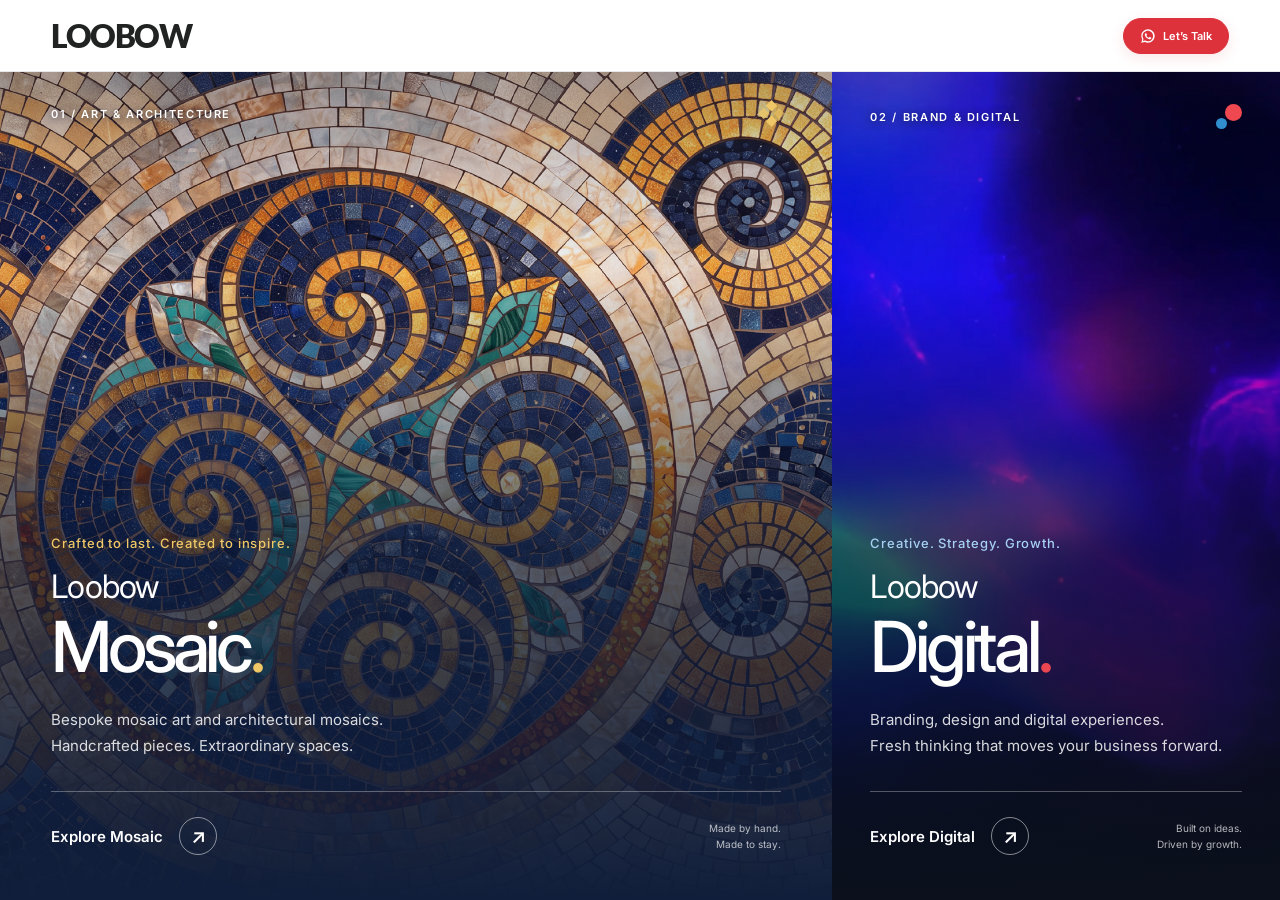
==== commit ca5517d9: "style changes" ====
--- a/index.html
+++ b/index.html
@@ -4,11 +4,11 @@
 <head>
   <meta charset="utf-8">
   <meta name="viewport" content="width=device-width, initial-scale=1">
-  <title>Loobow — Mosaic Art &amp; Digital Creativity</title>
-  <meta name="description" content="Two expressions of one creative spirit. Explore Loobow Mosaic for bespoke mosaic art and architectural mosaics, or Loobow Digital for branding, design and digital growth.">
+  <title>Loobow | Bespoke Mosaic Art &amp; Digital Creativity</title>
+  <meta name="description" content="Explore Loobow Mosaic for bespoke mosaic art and architectural mosaics, or Loobow Digital for branding, design and digital marketing.">
   <meta name="theme-color" content="#ffffff">
-  <meta property="og:title" content="Loobow — Mosaic Art &amp; Digital Creativity">
-  <meta property="og:description" content="Art that transforms spaces. Ideas that move brands forward. Discover the two worlds of Loobow.">
+  <meta property="og:title" content="Loobow | Bespoke Mosaic Art &amp; Digital Creativity">
+  <meta property="og:description" content="Explore Loobow Mosaic for bespoke mosaic art and architectural mosaics, or Loobow Digital for branding, design and digital marketing.">
   <meta property="og:image" content="https://loobow.com/images/social-preview.png">
   <meta property="og:url" content="https://loobow.com/">
   <link rel="canonical" href="https://loobow.com/">
@@ -18,15 +18,126 @@
   <link rel="preload" href="images/home/digital-video-still.jpg" as="image">
   <link rel="stylesheet" href="css/welcome.css">
   <script src="js/welcome.js" defer></script>
+
+  <meta name="robots" content="index, follow, max-image-preview:large">
+  <meta property="og:site_name" content="Loobow">
+  <meta property="og:image:width" content="1201">
+  <meta property="og:image:height" content="631">
+  <meta property="og:image:alt" content="Loobow brand and creative services">
+  <meta name="twitter:card" content="summary_large_image">
+  <meta name="twitter:title" content="Loobow | Bespoke Mosaic Art &amp; Digital Creativity">
+  <meta name="twitter:description" content="Explore Loobow Mosaic for bespoke mosaic art and architectural mosaics, or Loobow Digital for branding, design and digital marketing.">
+  <meta name="twitter:image" content="https://loobow.com/images/social-preview.png">
+  <meta name="twitter:image:alt" content="Loobow brand and creative services">
+  <script type="application/ld+json">
+  {
+    "@context": "https://schema.org",
+    "@graph": [
+      {
+        "@type": "Organization",
+        "@id": "https://loobow.com/#organization",
+        "name": "Loobow",
+        "url": "https://loobow.com/",
+        "email": "info@loobow.com",
+        "telephone": "+971557991690",
+        "subOrganization": [
+          {
+            "@id": "https://loobow.com/mosaic#organization"
+          },
+          {
+            "@id": "https://loobow.com/digital#organization"
+          }
+        ]
+      },
+      {
+        "@type": "WebSite",
+        "@id": "https://loobow.com/#website",
+        "url": "https://loobow.com/",
+        "name": "Loobow",
+        "inLanguage": "en",
+        "publisher": {
+          "@id": "https://loobow.com/#organization"
+        }
+      },
+      {
+        "@type": "Organization",
+        "@id": "https://loobow.com/mosaic#organization",
+        "name": "Loobow Mosaic",
+        "url": "https://loobow.com/mosaic",
+        "description": "Discover bespoke mosaic art, architectural mosaics, Byzantine-inspired designs and custom portraits by Loobow Mosaic. Crafted for your space.",
+        "email": "info@loobow.com",
+        "telephone": "+971557991690",
+        "parentOrganization": {
+          "@id": "https://loobow.com/#organization"
+        },
+        "sameAs": [
+          "https://www.instagram.com/loobowmosaic/"
+        ]
+      },
+      {
+        "@type": "Organization",
+        "@id": "https://loobow.com/digital#organization",
+        "name": "Loobow Digital",
+        "url": "https://loobow.com/digital",
+        "description": "Loobow Digital is a creative agency in Dubai offering branding, graphic design, digital marketing and web experiences that help businesses grow.",
+        "email": "info@loobow.com",
+        "telephone": "+971557991690",
+        "parentOrganization": {
+          "@id": "https://loobow.com/#organization"
+        },
+        "address": {
+          "@type": "PostalAddress",
+          "streetAddress": "IFZA Business Park",
+          "addressLocality": "Dubai",
+          "addressCountry": "AE"
+        }
+      },
+      {
+        "@type": "CollectionPage",
+        "@id": "https://loobow.com/#webpage",
+        "url": "https://loobow.com/",
+        "name": "Loobow | Bespoke Mosaic Art & Digital Creativity",
+        "description": "Explore Loobow Mosaic for bespoke mosaic art and architectural mosaics, or Loobow Digital for branding, design and digital marketing.",
+        "inLanguage": "en",
+        "isPartOf": {
+          "@id": "https://loobow.com/#website"
+        },
+        "about": {
+          "@id": "https://loobow.com/#organization"
+        },
+        "mainEntity": {
+          "@id": "https://loobow.com/#divisions"
+        }
+      },
+      {
+        "@type": "ItemList",
+        "@id": "https://loobow.com/#divisions",
+        "name": "Explore Loobow",
+        "itemListElement": [
+          {
+            "@type": "ListItem",
+            "position": 1,
+            "name": "Loobow Mosaic",
+            "url": "https://loobow.com/mosaic"
+          },
+          {
+            "@type": "ListItem",
+            "position": 2,
+            "name": "Loobow Digital",
+            "url": "https://loobow.com/digital"
+          }
+        ]
+      }
+    ]
+  }
+  </script>
 </head>
 
 <body class="welcome-page">
   <a class="skip-link" href="#choose-your-world">Skip to our two worlds</a>
 
   <header class="welcome-header">
-    <a class="loobow-wordmark" href="/" aria-label="Loobow home">
-      LOOBOW
-    </a>
+    <h1 class="welcome-brand"><a class="loobow-wordmark" href="/" aria-label="Loobow home">LOOBOW</a></h1>
     <a class="welcome-whatsapp" href="https://wa.me/971557991690" target="_blank" rel="noopener" aria-label="Let’s Talk on WhatsApp">
       <svg xmlns="http://www.w3.org/2000/svg" viewBox="0 0 32 32" fill="currentColor" aria-hidden="true" focusable="false"><path d="M16 2.667c-7.36 0-13.333 5.973-13.333 13.333 0 2.347.64 4.64 1.84 6.64l-1.92 7.04 7.2-1.893c1.92 1.067 4.093 1.627 6.213 1.627 7.36 0 13.333-5.973 13.333-13.333S23.36 2.667 16 2.667zm0 24c-1.947 0-3.84-.52-5.493-1.507l-.4-.24-4.267 1.12 1.147-4.147-.267-.427c-1.04-1.667-1.6-3.587-1.6-5.6 0-5.787 4.72-10.507 10.507-10.507s10.507 4.72 10.507 10.507S21.787 26.667 16 26.667zm5.867-7.627c-.32-.16-1.893-.933-2.187-1.04-.293-.107-.507-.16-.72.16-.213.32-.827 1.04-1.013 1.253-.187.213-.373.24-.693.08-.32-.16-1.347-.497-2.56-1.587-.947-.84-1.587-1.88-1.773-2.2-.187-.32-.02-.493.14-.653.147-.147.32-.373.48-.56.16-.187.213-.32.32-.533.107-.213.053-.4-.027-.56-.08-.16-.72-1.733-.987-2.373-.26-.627-.52-.547-.72-.547-.187 0-.4-.027-.613-.027-.213 0-.56.08-.853.4-.293.32-1.12 1.093-1.12 2.667 0 1.573 1.147 3.093 1.307 3.307.16.213 2.253 3.44 5.467 4.827.76.327 1.353.52 1.813.667.76.24 1.453.207 2 .127.613-.093 1.893-.773 2.16-1.52.267-.747.267-1.387.187-1.52-.08-.133-.293-.213-.613-.373z" /></svg>
       <span>Let&rsquo;s Talk</span>
--- a/css/welcome.css
+++ b/css/welcome.css
@@ -56,6 +56,7 @@
   background: #fff;
 }
 
+.welcome-brand { display: flex; margin: 0; font: inherit; line-height: 1; }
 .loobow-wordmark { font-family: "Lato", sans-serif; font-size: 32px; font-weight: 900; letter-spacing: -.045em; line-height: 1; }
 .welcome-whatsapp { display: inline-flex; align-items: center; justify-content: center; gap: 7px; min-height: 36px; padding: 8px 16px; border: 1px solid var(--red); border-radius: 999px; background: var(--red); color: #fff; font-size: 11px; font-weight: 600; white-space: nowrap; box-shadow: 0 4px 14px rgba(221, 50, 60, .12); transition: background .2s ease, border-color .2s ease; }
 .welcome-whatsapp > svg { width: 16px; height: 16px; flex-shrink: 0; }
@@ -99,21 +100,15 @@
 .world-content { margin-top: 32px; }
 .world-kicker { margin: 0 0 16px; color: var(--gold); font-size: 13px; line-height: 1.6; font-weight: 500; letter-spacing: .07em; }
 .world--digital .world-kicker { color: #a6d1f2; }
-.world h2 { margin: 0; font-size: clamp(64px, 8vw, 128px); font-weight: 500; line-height: 1.02; letter-spacing: -.06em; }
-.world h2 > span:first-child { display: block; font-size: .4em; font-weight: 400; letter-spacing: -.025em; margin-bottom: 8px; }
-.world--digital h2 { font-size: clamp(44px, 5vw, 82px); }
-.world--digital h2 > span:first-child { font-size: .46em; }
+.world h2 { margin: 0; font-size: clamp(44px, 5.5vw, 88px); font-weight: 500; line-height: 1.02; letter-spacing: -.06em; }
+.world h2 > span:first-child { display: block; font-size: .46em; font-weight: 400; letter-spacing: -.025em; margin-bottom: 8px; }
 .title-dot { color: var(--gold); }
 .world--digital .title-dot { color: #eb4651; }
-.world-description { margin: 24px 0 0; color: rgba(255, 255, 255, .84); font-size: clamp(16px, 1.2vw, 19px); line-height: 1.75; }
-.world--digital .world-description { font-size: clamp(14px, 1.05vw, 17px); }
+.world-description { margin: 24px 0 0; color: rgba(255, 255, 255, .84); font-size: clamp(15px, 1.15vw, 18px); line-height: 1.75; }
 .world-bottomline { display: flex; align-items: center; justify-content: space-between; gap: 16px; margin-top: 32px; padding-top: 25px; border-top: 1px solid rgba(255, 255, 255, .3); }
-.world-action { display: inline-flex; align-items: center; gap: 22px; font-size: 16px; font-weight: 600; white-space: nowrap; }
-.world-action > span { display: grid; place-items: center; width: 42px; height: 42px; border: 1px solid rgba(255, 255, 255, .5); border-radius: 50%; font-size: 22px; transition: background .25s ease, color .25s ease, transform .25s ease; }
-.world--digital .world-action { font-size: 14px; gap: 16px; }
-.world--digital .world-action > span { width: 36px; height: 36px; font-size: 20px; }
-.world-caption { color: rgba(255, 255, 255, .7); font-size: 11px; line-height: 1.65; text-align: right; }
-.world--digital .world-caption { font-size: 10px; }
+.world-action { display: inline-flex; align-items: center; gap: 16px; font-size: 15px; font-weight: 600; white-space: nowrap; }
+.world-action > span { display: grid; place-items: center; width: 38px; height: 38px; border: 1px solid rgba(255, 255, 255, .5); border-radius: 50%; font-size: 20px; transition: background .25s ease, color .25s ease, transform .25s ease; }
+.world-caption { color: rgba(255, 255, 255, .7); font-size: 10px; line-height: 1.65; text-align: right; }
 
 @media (hover: hover) {
   .world:hover .world-image { transform: scale(1.045); }
@@ -143,17 +138,11 @@
   .world-content { margin-top: 24px; }
   .world-topline { font-size: 10px; }
   .world-kicker { margin-bottom: 12px; font-size: 12px; }
-  .world h2 { font-size: clamp(54px, 15vw, 90px); }
-  .world--digital h2 { font-size: clamp(38px, 10vw, 56px); }
-  .world--digital h2 > span:first-child { display: inline; margin: 0 8px 0 0; font-size: .6em; }
+  .world h2 { font-size: clamp(46px, 12vw, 68px); }
   .world-description { margin-top: 18px; max-width: 480px; font-size: 15px; line-height: 1.65; }
-  .world--digital .world-description { margin-top: 14px; font-size: 13px; }
   .world-bottomline { margin-top: 24px; padding-top: 18px; }
-  .world-action { font-size: 15px; gap: 18px; }
-  .world-action > span { width: 38px; height: 38px; }
-  .world--digital .world-bottomline { flex-wrap: nowrap; margin-top: 20px; padding-top: 16px; }
-  .world--digital .world-action { font-size: 13px; gap: 12px; }
-  .world--digital .world-action > span { width: 32px; height: 32px; font-size: 18px; }
+  .world-action { font-size: 14px; gap: 16px; }
+  .world--digital .world-bottomline { flex-wrap: nowrap; }
   .world-caption, .world--digital .world-caption { font-size: 10px; text-align: right; }
 }
 
@@ -162,11 +151,9 @@
   .welcome-header { min-height: 60px; }
   .world { padding-top: 22px; padding-bottom: 24px; }
   .world-content { margin-top: 20px; }
-  .world h2 { font-size: clamp(54px, 10vh, 72px); }
-  .world--digital h2 { font-size: clamp(40px, 7vh, 54px); }
+  .world h2 { font-size: clamp(40px, 7vh, 56px); }
   .world-kicker { margin-bottom: 10px; font-size: 12px; }
   .world-description { margin-top: 16px; font-size: 15px; line-height: 1.6; }
-  .world--digital .world-description { font-size: 14px; }
   .world-bottomline { margin-top: 20px; padding-top: 16px; }
 }
 
@@ -178,7 +165,6 @@
 @media (max-width: 380px) {
   .world, .welcome-header { padding-right: 22px; padding-left: 22px; }
   .world-caption, .world--digital .world-caption { font-size: 9px; }
-  .world--digital .world-action { gap: 8px; }
 }
 
 @media (prefers-reduced-motion: reduce) {
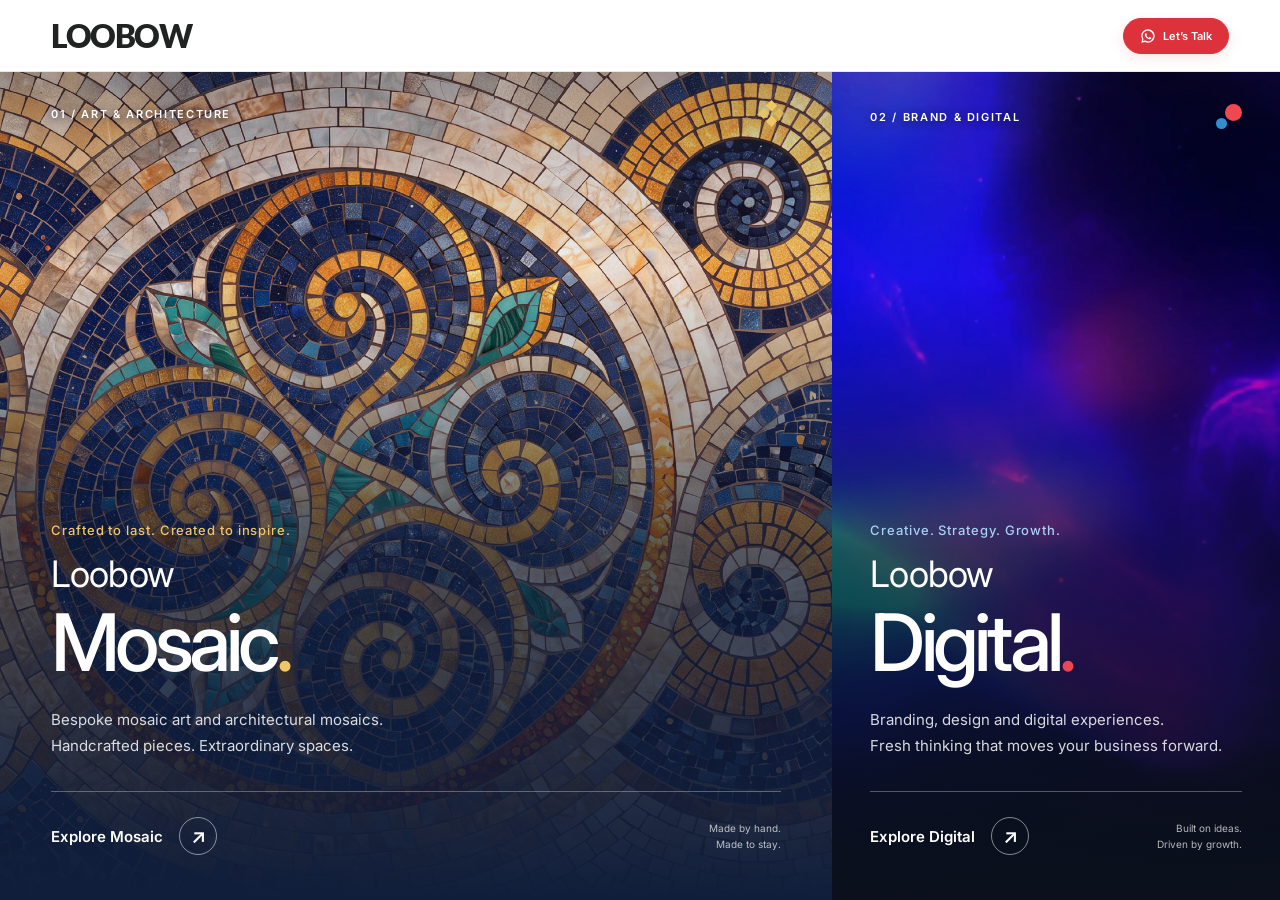
==== commit b396bb3c: "navigation changed to html page" ====
--- a/index.html
+++ b/index.html
@@ -42,10 +42,10 @@
         "telephone": "+971557991690",
         "subOrganization": [
           {
-            "@id": "https://loobow.com/mosaic#organization"
+            "@id": "https://loobow.com/mosaic.html#organization"
           },
           {
-            "@id": "https://loobow.com/digital#organization"
+            "@id": "https://loobow.com/digital.html#organization"
           }
         ]
       },
@@ -61,9 +61,9 @@
       },
       {
         "@type": "Organization",
-        "@id": "https://loobow.com/mosaic#organization",
+        "@id": "https://loobow.com/mosaic.html#organization",
         "name": "Loobow Mosaic",
-        "url": "https://loobow.com/mosaic",
+        "url": "https://loobow.com/mosaic.html",
         "description": "Discover bespoke mosaic art, architectural mosaics, Byzantine-inspired designs and custom portraits by Loobow Mosaic. Crafted for your space.",
         "email": "info@loobow.com",
         "telephone": "+971557991690",
@@ -76,9 +76,9 @@
       },
       {
         "@type": "Organization",
-        "@id": "https://loobow.com/digital#organization",
+        "@id": "https://loobow.com/digital.html#organization",
         "name": "Loobow Digital",
-        "url": "https://loobow.com/digital",
+        "url": "https://loobow.com/digital.html",
         "description": "Loobow Digital is a creative agency in Dubai offering branding, graphic design, digital marketing and web experiences that help businesses grow.",
         "email": "info@loobow.com",
         "telephone": "+971557991690",
@@ -118,13 +118,13 @@
             "@type": "ListItem",
             "position": 1,
             "name": "Loobow Mosaic",
-            "url": "https://loobow.com/mosaic"
+            "url": "https://loobow.com/mosaic.html"
           },
           {
             "@type": "ListItem",
             "position": 2,
             "name": "Loobow Digital",
-            "url": "https://loobow.com/digital"
+            "url": "https://loobow.com/digital.html"
           }
         ]
       }
@@ -134,6 +134,11 @@
 </head>
 
 <body class="welcome-page">
+  <div id="preloader" hidden role="status" aria-label="Loading Loobow">
+    <video muted loop playsinline preload="auto" aria-hidden="true" tabindex="-1">
+      <source src="images/mockup_454_825.webm" type="video/webm">
+    </video>
+  </div>
   <a class="skip-link" href="#choose-your-world">Skip to our two worlds</a>
 
   <header class="welcome-header">
@@ -147,7 +152,7 @@
   <main id="choose-your-world" aria-label="Explore Loobow Mosaic and Loobow Digital">
     <div class="worlds" aria-label="Explore the Loobow divisions">
       <!-- Replace this image with your Mosaic visual. See HOME-IMAGES.md. -->
-      <a class="world world--mosaic" href="/mosaic" aria-labelledby="mosaic-title mosaic-action" aria-describedby="mosaic-description">
+      <a class="world world--mosaic" href="/mosaic.html" aria-labelledby="mosaic-title mosaic-action" aria-describedby="mosaic-description">
         <img class="world-image" src="images/home/mosaic-cover.jpg" width="2567" height="1433" alt="" fetchpriority="high">
         <div class="world-shade" aria-hidden="true"></div>
         <div class="world-topline" aria-hidden="true">
@@ -166,7 +171,7 @@
       </a>
 
       <!-- Replace this image with your Digital visual. See HOME-IMAGES.md. -->
-      <a class="world world--digital" href="/digital" aria-labelledby="digital-title digital-action" aria-describedby="digital-description">
+      <a class="world world--digital" href="/digital.html" aria-labelledby="digital-title digital-action" aria-describedby="digital-description">
         <img class="world-image" src="images/home/digital-video-still.jpg" width="1920" height="1080" alt="" fetchpriority="high">
         <div class="world-shade" aria-hidden="true"></div>
         <div class="world-topline" aria-hidden="true">
--- a/css/welcome.css
+++ b/css/welcome.css
@@ -39,6 +39,27 @@
 }
 
 .welcome-page main { min-height: 0; height: 100%; }
+
+/* The original Loobow animation now introduces the main homepage. */
+#preloader {
+  position: fixed;
+  inset: 0;
+  z-index: 300;
+  display: flex;
+  align-items: center;
+  justify-content: center;
+  background: #0a0b0f;
+  transition: opacity .55s ease, visibility .55s ease;
+}
+#preloader[hidden] { display: none; }
+#preloader video {
+  display: block;
+  width: min(230px, 55vw);
+  height: auto;
+  mix-blend-mode: screen;
+}
+#preloader.done { opacity: 0; visibility: hidden; pointer-events: none; }
+
 .skip-link { position: fixed; top: 12px; left: 16px; z-index: 200; padding: 12px 20px; background: var(--ink); color: #fff; transform: translateY(-160%); }
 .skip-link:focus { transform: translateY(0); }
 a:focus-visible { outline: 3px solid var(--blue); outline-offset: 5px; }
@@ -100,7 +121,7 @@
 .world-content { margin-top: 32px; }
 .world-kicker { margin: 0 0 16px; color: var(--gold); font-size: 13px; line-height: 1.6; font-weight: 500; letter-spacing: .07em; }
 .world--digital .world-kicker { color: #a6d1f2; }
-.world h2 { margin: 0; font-size: clamp(44px, 5.5vw, 88px); font-weight: 500; line-height: 1.02; letter-spacing: -.06em; }
+.world h2 { margin: 0; font-size: clamp(48px, 6.2vw, 100px); font-weight: 500; line-height: 1.02; letter-spacing: -.06em; }
 .world h2 > span:first-child { display: block; font-size: .46em; font-weight: 400; letter-spacing: -.025em; margin-bottom: 8px; }
 .title-dot { color: var(--gold); }
 .world--digital .title-dot { color: #eb4651; }
@@ -138,7 +159,7 @@
   .world-content { margin-top: 24px; }
   .world-topline { font-size: 10px; }
   .world-kicker { margin-bottom: 12px; font-size: 12px; }
-  .world h2 { font-size: clamp(46px, 12vw, 68px); }
+  .world h2 { font-size: clamp(50px, 13.5vw, 76px); }
   .world-description { margin-top: 18px; max-width: 480px; font-size: 15px; line-height: 1.65; }
   .world-bottomline { margin-top: 24px; padding-top: 18px; }
   .world-action { font-size: 14px; gap: 16px; }
@@ -151,7 +172,7 @@
   .welcome-header { min-height: 60px; }
   .world { padding-top: 22px; padding-bottom: 24px; }
   .world-content { margin-top: 20px; }
-  .world h2 { font-size: clamp(40px, 7vh, 56px); }
+  .world h2 { font-size: clamp(44px, 8vh, 64px); }
   .world-kicker { margin-bottom: 10px; font-size: 12px; }
   .world-description { margin-top: 16px; font-size: 15px; line-height: 1.6; }
   .world-bottomline { margin-top: 20px; padding-top: 16px; }
